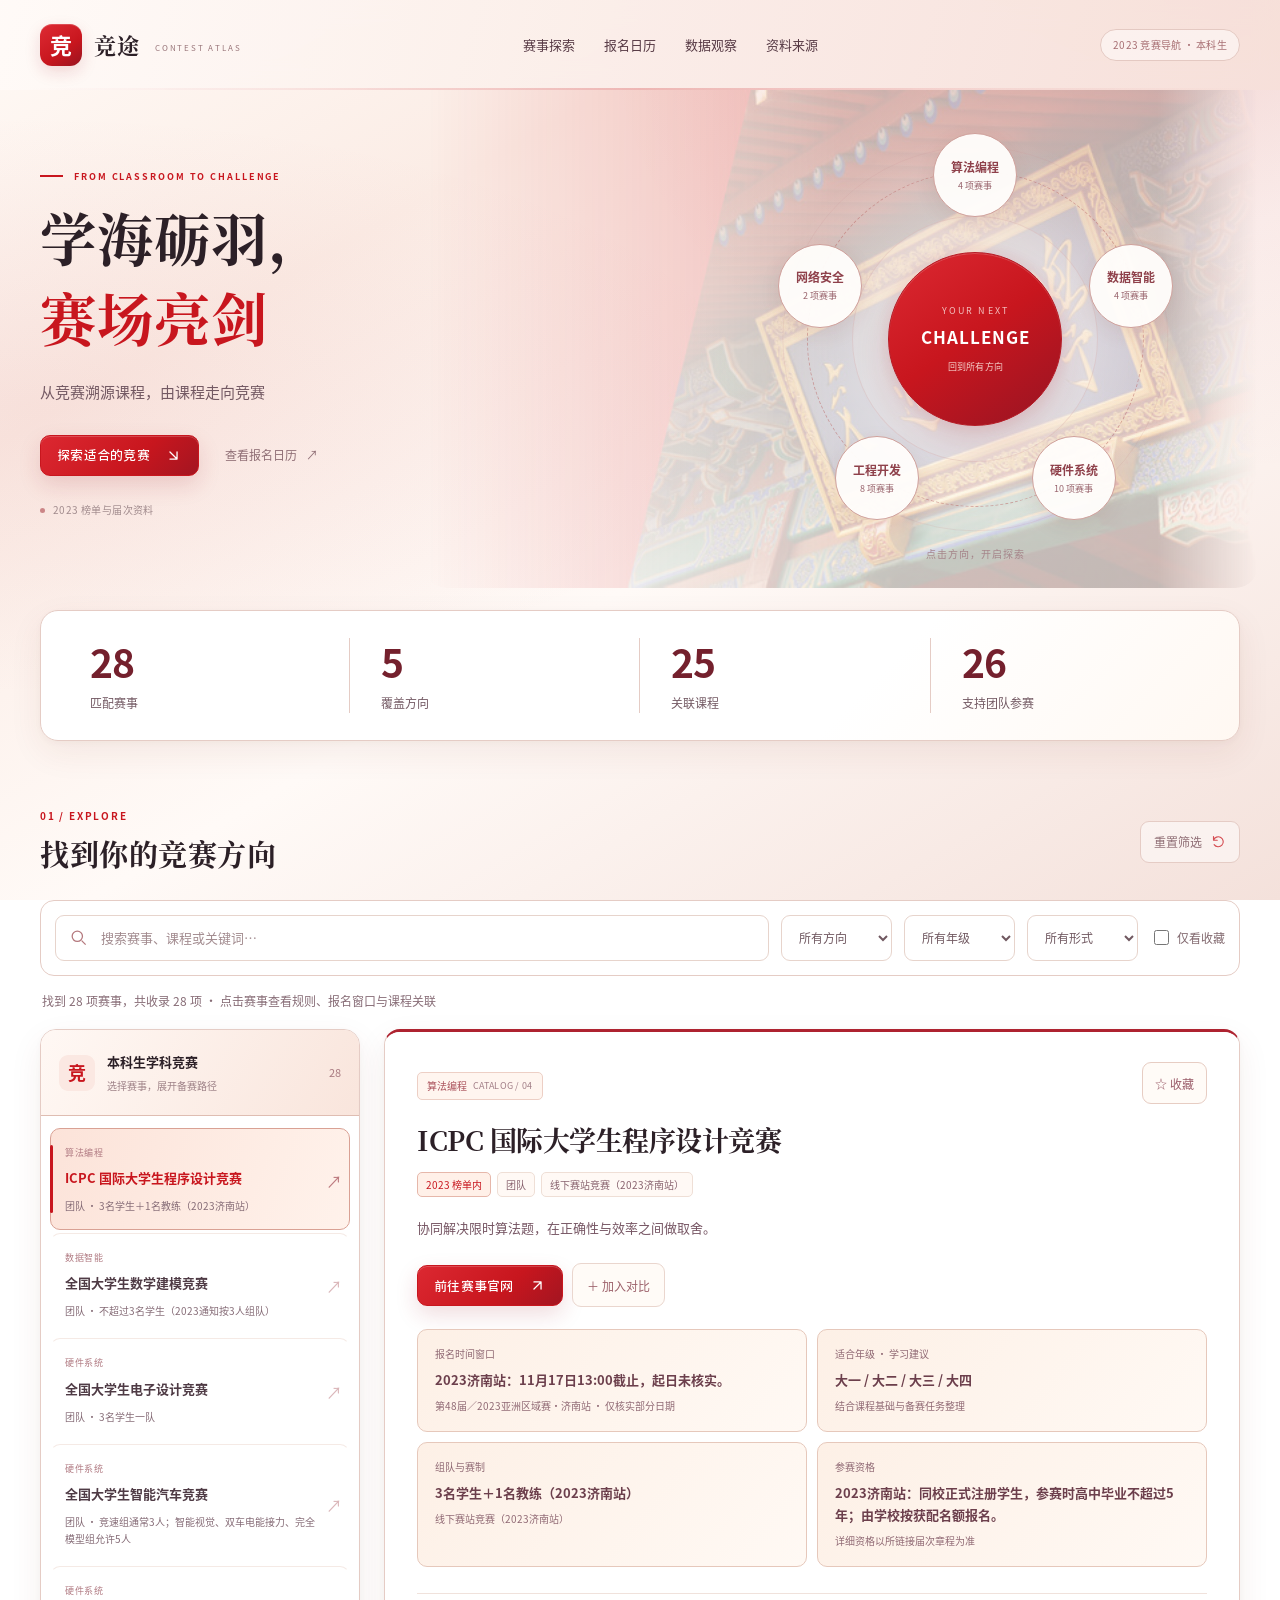
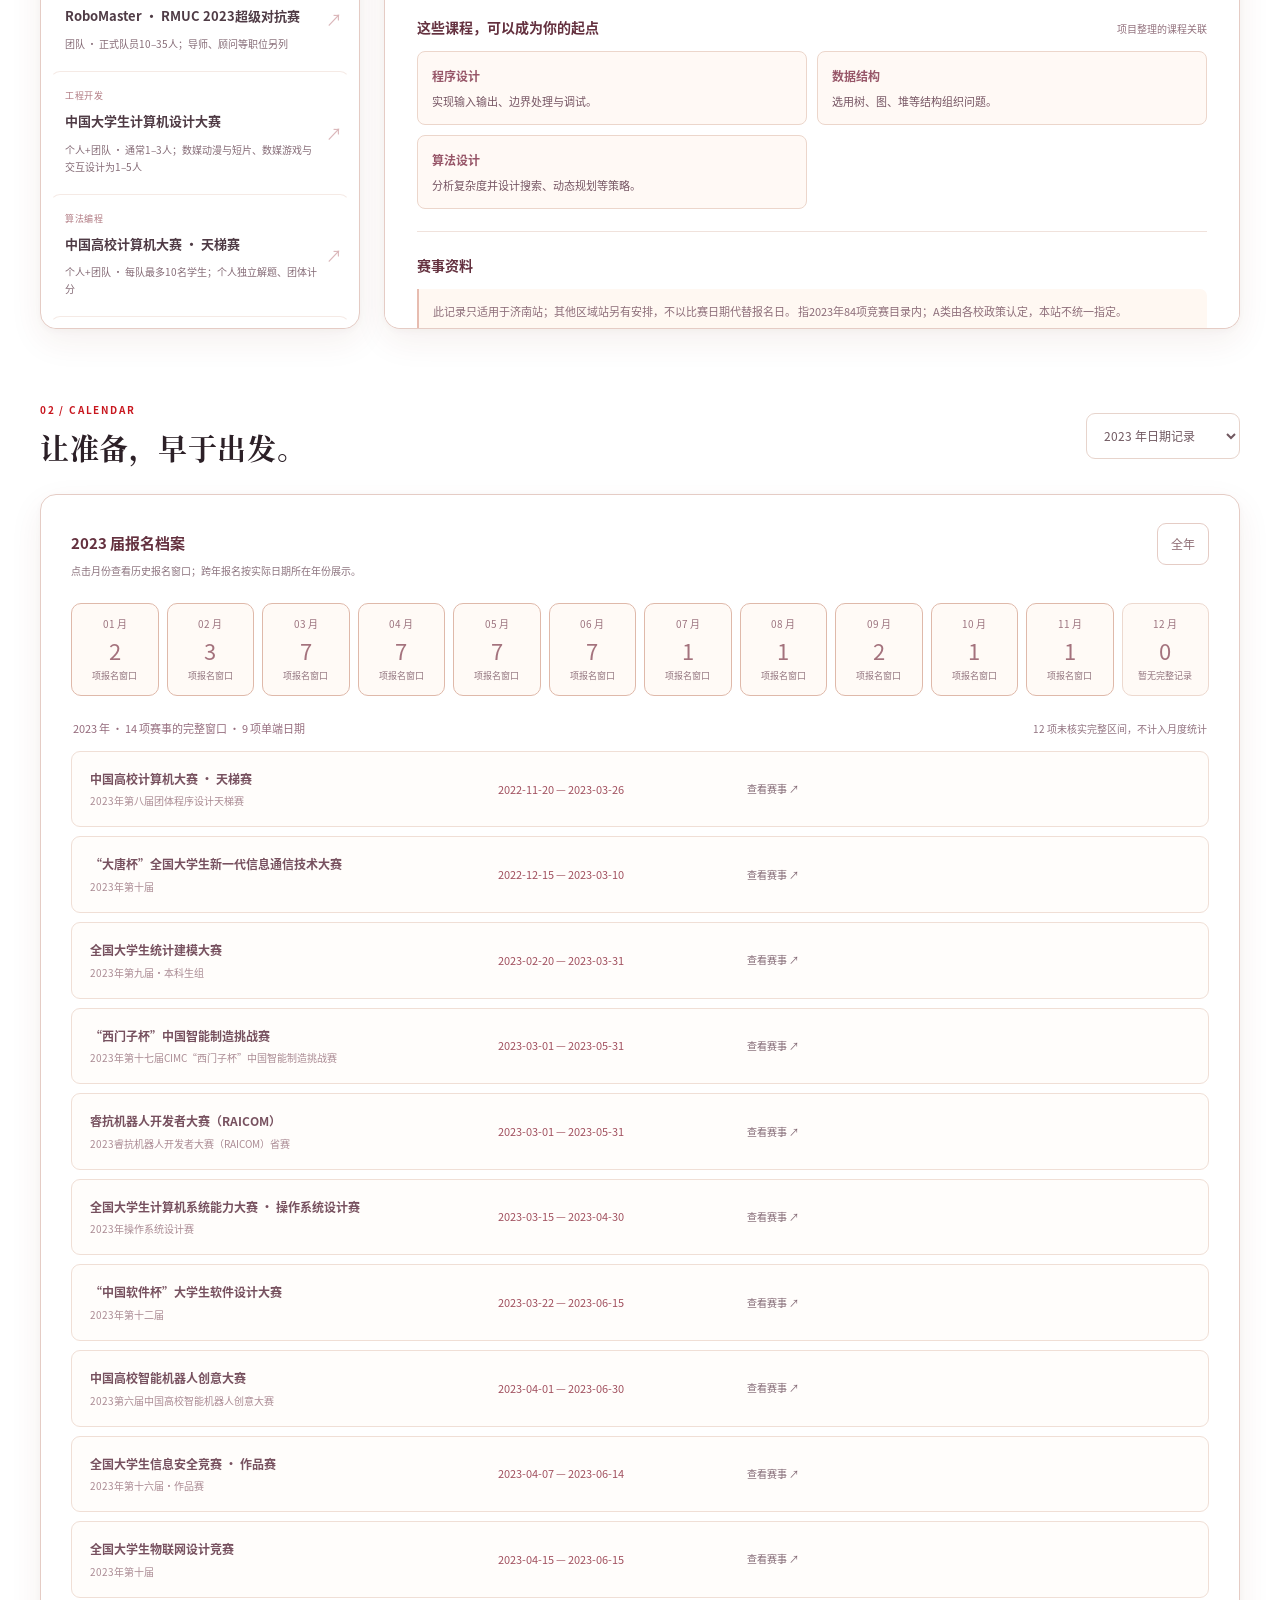
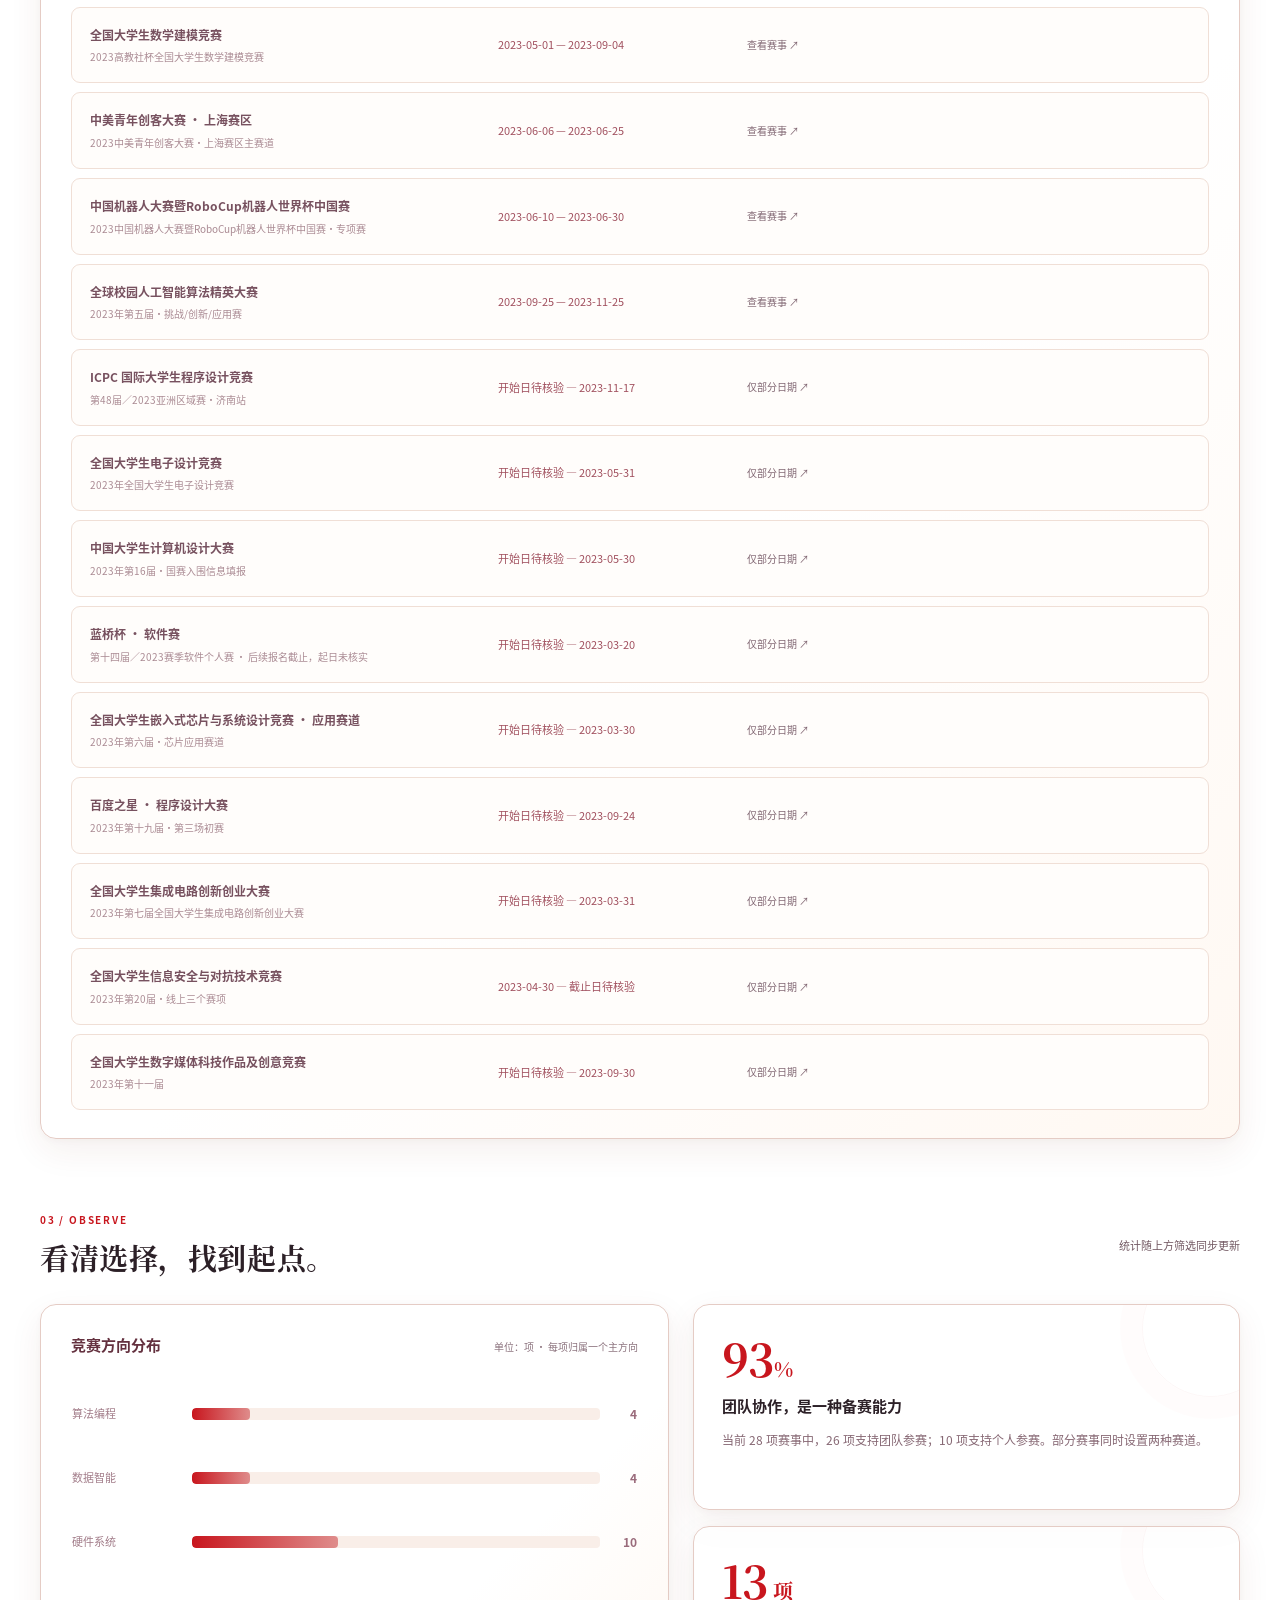
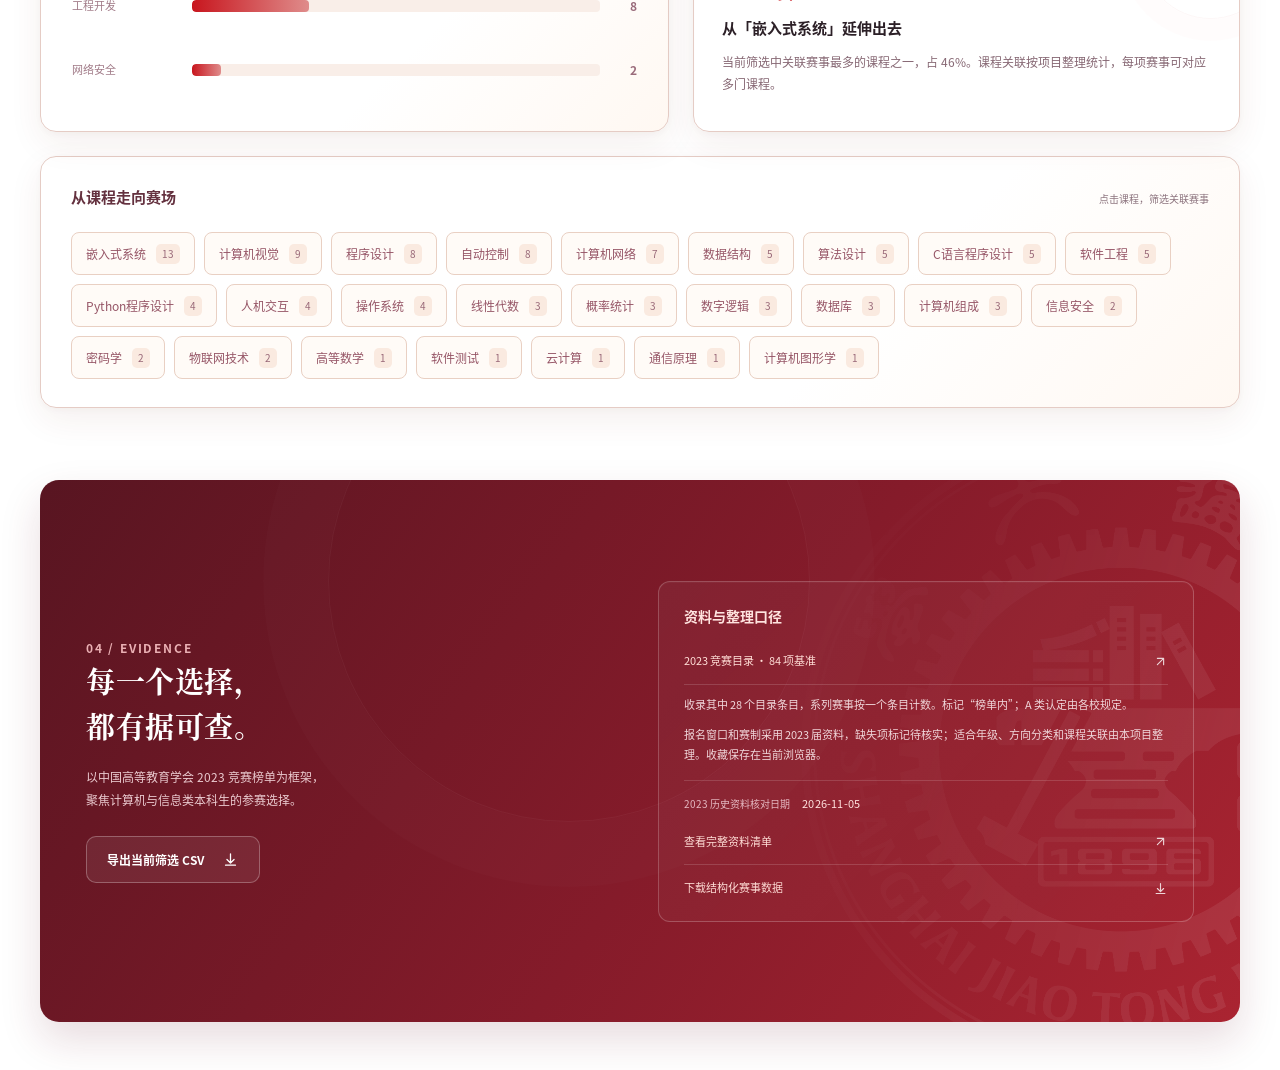
==== index.html @ 7e29da56 "Add fading red edge below sticky navigation" ====
<!doctype html>
<html lang="zh-CN">
<head><meta charset="utf-8"><meta name="viewport" content="width=device-width,initial-scale=1"><meta name="theme-color" content="#C8161E"><meta name="description" content="竞途：面向计算机与信息类本科生的学科竞赛导航，探索赛事、报名窗口与课程关联。"><title>竞途 · 本科生竞赛导航</title><link rel="icon" href="assets/favicon.svg" type="image/svg+xml"><link rel="preload" href="assets/fonts/noto-serif-sc-bold.woff2?v=10" as="font" type="font/woff2" crossorigin><link rel="stylesheet" href="style.css?v=19"></head>
<body id="top">
<header><a class="brand" href="#top"><b class="brandmark">竞</b><strong>竞途 <span>CONTEST ATLAS</span></strong></a><nav aria-label="主导航"><a href="#explore">赛事探索</a><a href="#calendar">报名日历</a><a href="#analysis">数据观察</a><a href="#sources">资料来源</a></nav><span class="edition">2023 竞赛导航 · 本科生</span></header>
<main>
<section class="hero"><div class="hero-copy"><p class="eyebrow">FROM CLASSROOM TO CHALLENGE</p><h1>学海砺羽，<br><em>赛场亮剑</em></h1><p class="intro">从竞赛溯源课程，由课程走向竞赛</p><div class="hero-actions"><a class="primary" href="#explore">探索适合的竞赛 <img src="assets/icons/explore.svg" width="17" height="17" alt=""></a><a class="textbutton" href="#calendar">查看报名日历 <span aria-hidden="true">↗</span></a></div><div class="hero-caption"><span class="tiny-dot"></span> 2023 榜单与届次资料</div></div><div class="orbit" aria-label="竞赛方向快捷入口"><div class="orbit-ring r1"></div><div class="orbit-ring r2"></div><div class="orbit-ring r3"></div><button type="button" class="orbit-center" data-orbit-all aria-label="回到所有方向"><span>YOUR NEXT</span><b>CHALLENGE</b><small>回到所有方向</small></button><div id="orbitNodes"></div><span class="orbit-caption">点击方向，开启探索</span></div></section>
<section class="stats" aria-label="当前筛选的数据概况"><div><strong id="statTotal">—</strong><span>匹配赛事</span></div><div><strong id="statCategories">—</strong><span>覆盖方向</span></div><div><strong id="statCourses">—</strong><span>关联课程</span></div><div><strong id="statTeam">—</strong><span>支持团队参赛</span></div></section>
<section id="explore" class="explore"><div class="sectionhead"><div><p class="eyebrow">01 / EXPLORE</p><h2>找到你的竞赛方向</h2></div><button id="reset" class="textbutton">重置筛选 <img src="assets/icons/reset.svg" width="16" height="16" alt=""></button></div>
<div class="filterbar"><label class="search"><svg width="20" height="20" viewBox="0 0 24 24" fill="none" stroke="currentColor" stroke-width="1.6" aria-hidden="true"><circle cx="10.5" cy="10.5" r="6.5"/><path d="m16 16 5 5"/></svg><input id="search" type="search" placeholder="搜索赛事、课程或关键词…" aria-label="搜索赛事、课程或关键词"></label><select id="category" aria-label="竞赛方向"><option value="">所有方向</option></select><select id="grade" aria-label="适合年级"><option value="">所有年级</option><option value="1">大一</option><option value="2">大二</option><option value="3">大三</option><option value="4">大四</option></select><select id="format" aria-label="参赛形式"><option value="">所有形式</option><option value="个人">个人</option><option value="团队">团队</option></select><label class="check"><input type="checkbox" id="savedOnly"> 仅看收藏</label></div>
<div id="activeCourse" class="active-course" hidden><span>课程筛选</span><button id="clearCourse" class="course-chip" aria-label="清除课程筛选"></button></div>
<p id="resultStatus" class="status" role="status" aria-live="polite"></p>
<div class="workspace"><aside class="listpanel"><div class="listroot"><b>竞</b><div>本科生学科竞赛<small>选择赛事，展开备赛路径</small></div><span id="listCount"></span></div><div id="contestList" class="contest-list" aria-label="赛事列表"></div></aside><article id="detail" class="detail" tabindex="-1" aria-label="赛事详情"></article></div></section>
<section id="calendar"><div class="sectionhead"><div><p class="eyebrow">02 / CALENDAR</p><h2>让准备，早于出发。</h2></div><select id="calendarYear" aria-label="报名参考届次"></select></div><div class="calendarbox"><div class="charthead"><div><h3>2023 届报名档案</h3><p>点击月份查看历史报名窗口；跨年报名按实际日期所在年份展示。</p></div><button id="clearMonth" class="textbutton">全年</button></div><div id="monthGrid" class="month-grid" aria-label="按月查看报名窗口"></div><div id="calendarList" class="calendar-list" aria-live="polite"></div></div></section>
<section id="analysis"><div class="sectionhead"><div><p class="eyebrow">03 / OBSERVE</p><h2>看清选择，找到起点。</h2></div><span class="muted">统计随上方筛选同步更新</span></div><div class="analysisgrid"><div class="chartbox"><div class="charthead"><h3>竞赛方向分布</h3><span>单位：项 · 每项归属一个主方向</span></div><div id="categoryChart" class="bar-chart"></div></div><div id="insights" class="insights"></div></div><div class="coursebox"><div class="charthead"><h3>从课程走向赛场</h3><span>点击课程，筛选关联赛事</span></div><div id="courseCloud" class="course-cloud"></div></div></section>
<section id="sources" class="sources"><img class="source-watermark" src="assets/sjtu-emblem.png" width="2805" height="2806" alt="" aria-hidden="true"><div><p class="eyebrow">04 / EVIDENCE</p><h2>每一个选择，<br>都有据可查。</h2><p>以中国高等教育学会 2023 竞赛榜单为框架，<br>聚焦计算机与信息类本科生的参赛选择。</p><button id="export" class="primary">导出当前筛选 CSV <img src="assets/icons/download.svg" width="17" height="17" alt=""></button></div><div class="source-card"><h3>资料与整理口径</h3><div id="sourceSummary"></div><a href="sources.md" target="_blank" rel="noopener" class="source-link">查看完整资料清单 <img src="assets/icons/external.svg" width="15" height="15" alt=""></a><a href="data.json" download class="source-link">下载结构化赛事数据 <img src="assets/icons/download.svg" width="15" height="15" alt=""></a></div></section>
</main>
<div id="compareTray" class="compare-tray" hidden><div><strong>赛事对比</strong><span id="compareCount"></span></div><div id="compareNames"></div><button id="clearCompare" class="textbutton">清空</button><button id="openCompare" class="primary">查看对比 <span aria-hidden="true">↗</span></button></div>
<dialog id="compareDialog" class="compare-dialog" aria-labelledby="compareTitle"><div class="dialog-head"><div><p class="eyebrow">COMPARE / YOUR CHOICES</p><h2 id="compareTitle">并排看，选得更清楚。</h2></div><button id="closeCompare" class="closebutton" aria-label="关闭赛事对比">关闭 ×</button></div><div id="compareTable" class="compare-table"></div></dialog>
<div id="toast" role="status" aria-live="polite"></div><script src="data.js?v=11"></script><script src="app.js?v=18"></script>
</body></html>
---- style.css ----
@font-face{font-family:"Jingtu Rounded CTA";src:url("assets/fonts/jingtu-rounded-cta.woff2?v=15") format("woff2");font-style:normal;font-weight:500;font-display:swap}
@font-face{font-family:"Jingtu Sans";src:url("assets/fonts/noto-sans-sc-regular.woff2?v=10") format("woff2");font-style:normal;font-weight:400;font-display:swap}
@font-face{font-family:"Jingtu Sans";src:url("assets/fonts/noto-sans-sc-bold.woff2?v=10") format("woff2");font-style:normal;font-weight:700;font-display:swap}
@font-face{font-family:"Jingtu Serif";src:url("assets/fonts/noto-serif-sc-bold.woff2?v=10") format("woff2");font-style:normal;font-weight:700;font-display:swap}
:root {
  --red:#c8161e; --red-deep:#861521; --ink:#2c2027; --muted:#735963;
  --paper:#fffaf7; --soft:#fff3ee; --line:#e5ccc5; --white:#fff;
  --shadow:0 12px 34px #6c302012,0 2px 6px #6c302008; --sans:"Jingtu Sans","PingFang SC","Microsoft YaHei",sans-serif; --serif:"Jingtu Serif","Noto Serif CJK SC","Songti SC",serif;
}
*{box-sizing:border-box}
html{scroll-padding-top:calc(var(--header-height,90px) + 24px)}
body{margin:0;color:var(--ink);font:15px/1.8 var(--sans);background:radial-gradient(ellipse at 96% 3%,#b21d2b1f,transparent 36%),radial-gradient(ellipse at 2% 45%,#bc293710,transparent 42%),linear-gradient(150deg,#fffaf6 0%,#fbece5 27%,#fffaf7 58%,#f4e1db 100%);background-attachment:fixed;-webkit-font-smoothing:antialiased}
body:has(#compareTray:not([hidden])){padding-bottom:108px}
[hidden]{display:none!important}
a{color:inherit;text-decoration:none}
button,input,select{font:inherit;color:inherit}
button,a,input,select{-webkit-tap-highlight-color:transparent;outline-offset:4px}
button{cursor:pointer;border:1px solid var(--line);border-radius:9px;padding:10px 15px;background:#fff;transition:background .18s,color .18s,border-color .18s,box-shadow .18s}
button:hover{color:var(--red);border-color:#d9a39c;background:#fff9f5}
button:disabled{cursor:not-allowed;opacity:.55}
a:focus-visible,button:focus-visible,input:focus-visible,select:focus-visible{outline:3px solid var(--red);outline-offset:4px}
input[type=checkbox]{accent-color:var(--red)}
img,svg{max-width:100%}
::selection{background:#f7c9c5;color:#6a1821}
header{position:sticky;top:0;z-index:20;display:flex;align-items:center;justify-content:space-between;gap:24px;max-width:1360px;min-height:90px;margin:auto;padding:0 40px;border-bottom:0;background:linear-gradient(105deg,#fffaf7f2,#f6dfd9f2);-webkit-backdrop-filter:blur(12px);backdrop-filter:blur(12px)}
header::after{content:"";position:absolute;left:0;right:0;bottom:0;height:2px;pointer-events:none;background:linear-gradient(90deg,transparent 2%,#c8161e12 22%,#c8161e42 50%,#c8161e12 78%,transparent 98%)}
.brand{display:flex;align-items:center;gap:12px;flex-shrink:0}
.brandmark{display:grid;place-items:center;width:42px;height:42px;border-radius:12px;background:var(--red);color:#fff;font-size:22px;box-shadow:0 6px 16px #c8161e16}
.brand strong{font-family:var(--serif);font-size:22px;letter-spacing:.03em;white-space:nowrap}
.brand span{font-family:var(--sans);display:inline-block;margin-left:9px;color:#9a777b;font-size:8px;font-weight:500;letter-spacing:1.8px;vertical-align:middle}
header nav{display:flex;gap:29px;font-size:13px;font-weight:500;white-space:nowrap}
header nav a{position:relative;padding:13px 0;color:#68545e}
header nav a::after{content:"";position:absolute;left:0;bottom:6px;width:0;height:2px;background:var(--red);transition:width .18s}
header nav a:hover{color:var(--red)}header nav a:hover::after{width:100%}
.edition{padding:6px 12px;border:1px solid #e4c9c2;border-radius:30px;background:#ffffff80;color:#a66c70;font-size:10px;letter-spacing:.025em;white-space:nowrap}
main{max-width:1360px;margin:auto;padding:0 40px}
.hero{position:relative;isolation:isolate;display:grid;grid-template-columns:minmax(0,1.2fr) minmax(0,1fr);align-items:center;gap:36px;min-height:500px;padding:44px 0 42px}
.hero::before{content:"";position:absolute;inset:0 -18px 8px 32%;z-index:-1;pointer-events:none;background:url('assets/sjtu-campus.jpg') 62% center/cover no-repeat;opacity:.24;mask-image:linear-gradient(90deg,transparent,#000 50%,#000 88%,transparent);border-radius:0 0 22px 22px}
.hero-copy{min-width:0}
.eyebrow{margin:0 0 13px;color:var(--red);font-size:10px;font-weight:650;letter-spacing:1.8px;line-height:1.7}
.hero .eyebrow{display:flex;align-items:center;gap:11px;font-size:9px;letter-spacing:1.9px}
.hero .eyebrow::before{content:"";width:23px;height:2px;flex:0 0 23px;background:var(--red)}
h1{font-family:var(--serif);margin:0 0 20px;font-size:clamp(40px,4.4vw,58px);font-weight:700;line-height:1.42;letter-spacing:.02em}
h1 em{color:var(--red);font-style:normal}
h2{font-family:var(--serif);margin:0;font-size:29px;font-weight:700;line-height:1.5;letter-spacing:.02em}
h3{margin:0 0 10px;font-size:16px;font-weight:600;line-height:1.65}
.intro{margin:0;color:var(--muted);font-size:15px;line-height:1.95}
.hero-actions{display:flex;align-items:center;flex-wrap:wrap;gap:12px;margin-top:28px}
.primary{display:inline-flex;align-items:center;justify-content:center;gap:26px;min-height:47px;padding:12px 20px;border:1px solid var(--red);border-radius:10px;background:var(--red);color:#fff;font-size:13px;font-weight:550;box-shadow:0 7px 20px #c8161e17;transition:background .18s,box-shadow .18s}
.primary:hover{color:#fff;background:#aa131c;border-color:#aa131c;box-shadow:0 9px 24px #c8161e26}
.primary img{flex:0 0 17px;width:17px;height:17px;filter:brightness(0) invert(1)}
:is(.hero-actions,.detail-actions) .primary{font-family:"Jingtu Rounded CTA",var(--sans);font-synthesis:none;font-size:13px;font-weight:500;line-height:1.5;letter-spacing:.02em;white-space:nowrap;min-height:41px;padding:9px 16px;gap:15px;transition:transform .22s ease,filter .22s ease,box-shadow .22s ease,border-color .22s ease}
.textbutton{display:inline-flex;align-items:center;justify-content:center;gap:9px;min-height:42px;padding:9px 13px;border:1px solid var(--line);border-radius:9px;background:#ffffff80;color:#8f6e75;font-size:12px;white-space:nowrap}
.textbutton:hover{color:var(--red);border-color:#dfb1a8;background:#fff5f0}
.hero-actions .textbutton{border-color:transparent;background:transparent}
.textbutton img{width:15px;height:15px;flex-shrink:0;opacity:.75}
.hero-caption{display:flex;align-items:center;gap:8px;margin-top:25px;color:#a08a8c;font-size:10px;letter-spacing:.4px}
.tiny-dot{width:5px;height:5px;flex:0 0 5px;background:#cb8586;border-radius:50%}

/* A static racetrack keeps every category node stable and easy to select. */
.orbit{position:relative;width:min(100%,410px);aspect-ratio:1;margin:0 auto 10px;background:radial-gradient(circle,#ffffffa6,transparent 70%)}
.orbit-ring{position:absolute;top:50%;left:50%;border:1px solid #c88c8a70;border-radius:50%;transform:translate(-50%,-50%);pointer-events:none}
.orbit .r1{width:60%;height:60%;border-color:#ca94943b;background:#fff8f229}
.orbit .r2{width:82%;height:82%;border-style:dashed;border-color:#ca949471}
.orbit .r3{width:94%;height:94%;border-color:#ca94942b}
.orbit-center{appearance:none;padding:0;position:absolute;left:50%;top:50%;transform:translate(-50%,-50%);display:flex;align-items:center;justify-content:center;flex-direction:column;width:174px;height:174px;border:1px solid #b51b25;border-radius:50%;background:linear-gradient(145deg,#dc2932,#c8161e 48%,#971423);color:#fff;box-shadow:inset 0 1px 0 #ffffff30,0 0 12px 3px #c8161e10,0 16px 34px #97161e2a;text-align:center;transition:transform .22s ease,filter .22s ease,box-shadow .22s ease,border-color .22s ease}
.orbit-center:hover{color:#fff;border-color:#a51a27;background:linear-gradient(145deg,#dc2932,#c8161e 48%,#971423);box-shadow:0 0 14px 3px #c8161e18,0 14px 34px #97161e24}
@media(hover:hover){
  .orbit-center:hover{transform:translate(-50%,-50%) scale(1.045);filter:brightness(1.08);box-shadow:inset 0 1px 0 #ffffff45,0 0 16px 4px #c8161e38,0 20px 42px #97161e40}
}
.orbit-center:focus-visible{transform:translate(-50%,-50%) scale(1.045);filter:brightness(1.08);box-shadow:inset 0 1px 0 #ffffff45,0 0 16px 4px #c8161e38,0 20px 42px #97161e40}
.orbit-center:active{transform:translate(-50%,-50%) scale(1.015);filter:brightness(1.04)}
:is(.hero-actions,.detail-actions) .primary:hover{color:#fff;border-color:#a51a27;background:linear-gradient(135deg,#dc2831,var(--red) 60%,#a31521)}
@media(hover:hover){
  :is(.hero-actions,.detail-actions) .primary:hover{transform:scale(1.045);filter:brightness(1.08);box-shadow:inset 0 1px 0 #ffffff45,0 0 6px 1px #c8161e38,0 20px 42px #97161e40}
}
:is(.hero-actions,.detail-actions) .primary:focus-visible{transform:scale(1.045);filter:brightness(1.08);box-shadow:inset 0 1px 0 #ffffff45,0 0 6px 1px #c8161e38,0 20px 42px #97161e40}
:is(.hero-actions,.detail-actions) .primary:active{transform:scale(1.015);filter:brightness(1.04)}
.orbit-center span{color:#f3c1bf;font-size:9px;letter-spacing:2.1px}
.orbit-center b{margin:7px 0 10px;font-size:17px;font-weight:550;letter-spacing:1px;line-height:1.3}
.orbit-center small{color:#f5d0cb;font-size:9px;letter-spacing:.3px}
.orbit-node{position:absolute;display:flex;align-items:center;justify-content:center;flex-direction:column;gap:3px;width:84px;height:84px;padding:10px 8px;border:1px solid #ddb5ae;border-radius:50%;background:#fffdfbf5;color:#8f414b;font-size:12px;font-weight:550;line-height:1.5;text-align:center;transform:translate(-50%,-50%);box-shadow:0 5px 18px #8c36280b;touch-action:manipulation}
.orbit-node small{display:block;color:#b38388;font-size:9px;font-weight:400;white-space:nowrap}
.orbit-node.n1{left:50%;top:10%}.orbit-node.n2{left:88%;top:37%}.orbit-node.n3{left:74%;top:84%}.orbit-node.n4{left:26%;top:84%}.orbit-node.n5{left:12%;top:37%}
.orbit-node:hover{border-color:var(--red);background:#fff0eb;color:var(--red)}
.orbit-node.active,.orbit-node[aria-pressed="true"],.orbit-node[aria-current="true"]{border-color:var(--red);background:var(--red);color:#fff;box-shadow:0 0 0 5px #c8161e09,0 6px 18px #c8161e19}
.orbit-node.active small,.orbit-node[aria-pressed="true"] small,.orbit-node[aria-current="true"] small{color:#ffd9d1}
.orbit-caption{position:absolute;left:0;bottom:-19px;width:100%;color:#a58489;font-size:10px;letter-spacing:1px;text-align:center}

.stats{display:grid;grid-template-columns:repeat(4,minmax(0,1fr));margin:14px 0 66px;padding:27px 18px;border:1px solid var(--line);border-radius:18px;background:#ffffffd4;box-shadow:var(--shadow)}
.stats>div{min-width:0;padding:0 31px;border-right:1px solid var(--line)}.stats>div:last-child{border:0}
.stats strong{display:block;font-size:39px;line-height:1.2;font-weight:550;letter-spacing:-1px;font-variant-numeric:tabular-nums}
.stats span{display:block;margin-top:7px;color:var(--muted);font-size:12px}
.sectionhead{display:flex;align-items:center;justify-content:space-between;gap:20px;margin-bottom:24px}
.sectionhead>div{min-width:0}.sectionhead .eyebrow{margin-bottom:8px}
.muted{color:var(--muted);font-size:11px;line-height:1.7}
.filterbar{display:flex;align-items:center;flex-wrap:wrap;gap:12px;padding:14px;border:1px solid var(--line);border-radius:14px;background:#ffffffb8}
.search{display:flex;align-items:center;gap:11px;flex:1 1 250px;min-width:0;height:46px;padding:0 13px;border:1px solid #e7d4cc;border-radius:9px;background:#fff;transition:border-color .18s,box-shadow .18s}
.search svg{width:19px;height:19px;flex:0 0 19px;color:#b4787d}
.search:focus-within{border-color:var(--red);box-shadow:0 0 0 3px #c8161e0a}
.search input{width:100%;min-width:0;border:0;background:transparent;font-size:13px;outline:none}
.search input:focus-visible{outline:none}.search input::placeholder{color:#a28b8f}
select{min-height:46px;max-width:100%;min-width:0;padding:10px 28px 10px 13px;border:1px solid #e7d4cc;border-radius:9px;background:#fff;color:#705860;font-size:12px;cursor:pointer}
.check{display:flex;align-items:center;gap:5px;min-height:44px;color:#82696f;font-size:12px;white-space:nowrap;cursor:pointer}
.check input{width:15px;height:15px;cursor:pointer}
.status{margin:14px 2px 18px;color:#967c84;font-size:12px;font-variant-numeric:tabular-nums}
.workspace{display:grid;grid-template-columns:320px minmax(0,1fr);align-items:stretch;gap:24px;height:900px}
.workspace>*{min-height:0;min-width:0}
.listpanel,.detail{border:1px solid var(--line);border-radius:16px;background:#fff;box-shadow:var(--shadow)}
.listpanel{display:flex;flex-direction:column;overflow:hidden}
.listroot{display:flex;align-items:center;gap:12px;flex:0 0 auto;padding:20px 18px;border-bottom:1px solid var(--line);background:linear-gradient(120deg,#fff,#fff6f1);font-size:13px;font-weight:600}
.listroot>b{display:grid;place-items:center;flex:0 0 36px;width:36px;height:36px;border-radius:9px;background:#fbe8e2;color:var(--red);font-size:18px}
.listroot>div{min-width:0}.listroot small{display:block;margin-top:3px;color:#9d8086;font-size:10px;font-weight:400}
#listCount{margin-left:auto;flex-shrink:0;color:#aa7c82;font-size:11px;font-weight:400}
.contest-list{flex:1 1 0;min-height:0;padding:9px;overflow-y:auto;overflow-x:hidden;scrollbar-width:thin;scrollbar-color:#e6bfb6 transparent;overscroll-behavior:contain}
.contest-item{position:relative;display:block;width:100%;margin:3px 0;padding:16px 30px 15px 14px;border:1px solid transparent;border-radius:10px;background:#fff;text-align:left;overflow-wrap:anywhere}
.contest-item+.contest-item{border-top-color:#f5eae5}
.contest-item:hover{border-color:#f2d6ca;background:#fff9f5}
.contest-item.active{border-color:#edd0c6;background:linear-gradient(110deg,#fff0e9,#fff8f4);color:var(--red)}
.contest-item.active::before{content:"";position:absolute;left:-1px;top:16px;bottom:16px;width:3px;border-radius:4px;background:var(--red)}
.category-label{display:block;margin-bottom:6px;color:#b17b83;font-size:9px;font-weight:500;letter-spacing:.55px}
.item-title{display:block;color:#4f3b45;font-size:13px;font-weight:550;line-height:1.7}
.contest-item.active .item-title{color:var(--red)}
.item-meta{display:block;margin-top:8px;color:#a08b91;font-size:10px;font-weight:400;line-height:1.7}
.item-arrow{position:absolute;right:10px;top:50%;width:13px;height:13px;transform:translateY(-50%);opacity:.5;color:#b66e74;font-size:16px;line-height:1}
.item-arrow img{width:13px;height:13px}.contest-item.active .item-arrow{opacity:.9}
.detail{padding:30px 32px;overflow-y:auto;overflow-x:hidden;overflow-wrap:anywhere;scrollbar-width:thin;scrollbar-color:#e6bfb6 transparent;overscroll-behavior:contain}
.detail:focus{outline:none}.detail:focus-visible{outline:2px solid var(--red);outline-offset:4px}
.detail-heading{display:flex;align-items:flex-start;justify-content:space-between;gap:18px}
.detail-heading>div{min-width:0}.detail-heading h2,.detail h2{margin:10px 0 7px;font-size:27px;line-height:1.5;letter-spacing:-.5px}
.detail-category{display:inline-flex;align-items:center;gap:6px;padding:4px 9px;border:1px solid #edcfc5;border-radius:5px;background:#fff5ef;color:#ab525c;font-size:10px;font-weight:500}
.detail-actions{display:flex;align-items:center;justify-content:flex-start;flex-wrap:wrap;gap:9px;max-width:none;margin:18px 0 22px}
.detail-actions button{display:inline-flex;align-items:center;justify-content:center;gap:6px;min-width:42px;min-height:42px;padding:9px 11px;border-color:#ead6ce;background:#fffaf7;color:#9c606a;font-size:12px}
.detail-actions button.active,.detail-actions button[aria-pressed="true"]{background:#fff0e8;border-color:#d69b94;color:var(--red)}
.pill,.badge{display:inline-flex;align-items:center;gap:5px;padding:4px 8px;margin:4px 5px 0 0;border:1px solid #efdfd6;border-radius:5px;background:#fff9f5;color:#967880;font-size:10px;line-height:1.5;overflow-wrap:anywhere}
.detail-summary{margin:18px 0 23px;color:#7f6872;font-size:13px;line-height:1.95}
.info-grid{display:grid;grid-template-columns:repeat(2,minmax(0,1fr));gap:10px;margin:22px 0 26px}
.info-card{min-width:0;padding:15px 17px;border:1px solid #f1dfd5;border-radius:10px;background:linear-gradient(130deg,#fff5ef,#fffaf7)}
.info-card>span,.info-card>small,.info-card>label{display:block;margin-bottom:6px;color:#a47e84;font-size:10px}
.info-card>strong,.info-card>b{display:block;color:#82505e;font-size:13px;font-weight:550;line-height:1.7}
.info-card p{margin:0;color:#82505e;font-size:12px;line-height:1.75}
.detail-section{padding-top:22px;margin-top:22px;border-top:1px solid #f0e2dc}
.detail-section h3{margin:0 0 12px;color:#64444f;font-size:14px}
.detail-section p,.detail-section li{color:#8a727b;font-size:12px;line-height:1.9}
.detail-section p{margin:8px 0}.detail-section ul{padding-left:18px}.detail-section>a:not(.course-item){display:inline-flex;align-items:center;gap:7px;min-height:40px;color:var(--red);font-size:12px}
.detail-section>a img{width:14px;height:14px;flex-shrink:0}
.course-tags{display:flex;flex-wrap:wrap;gap:8px}
.course-item{display:inline-flex;flex-direction:column;justify-content:center;gap:3px;min-width:0;max-width:100%;min-height:43px;padding:9px 12px;border:1px solid #ecd6cb;border-radius:8px;background:#fff9f5;color:#a25964;font-size:11px;line-height:1.6;overflow-wrap:anywhere}
.course-item small{color:#ad9396;font-size:9px}.course-item:hover{border-color:#dba59b;background:#fff0e8}
.evidence-list{display:grid;gap:8px;margin:0;padding:0!important;list-style:none}
.evidence-list li{padding:10px 12px;border-left:2px solid #e6bcb0;border-radius:0 7px 7px 0;background:#fffbf9}
.evidence-list a{color:#a95662;font-size:11px;text-decoration:underline;text-decoration-color:#e3beb7;text-underline-offset:3px;overflow-wrap:anywhere}
.evidence-list small,.evidence-list span{display:block;margin-top:3px;color:#a38c91;font-size:10px}
.empty{display:flex;flex-direction:column;align-items:center;justify-content:center;min-height:230px;max-width:100%;padding:45px 22px;color:#ab949b;font-size:13px;line-height:1.9;text-align:center;overflow-wrap:anywhere}
.empty h3{color:#8c6b76;font-size:17px}.empty p{margin:6px 0}.contest-list .empty{min-height:190px;padding:32px 15px;font-size:12px}

#calendar{padding-top:72px}
.calendarbox,.chartbox,.coursebox{padding:28px 30px;border:1px solid var(--line);border-radius:16px;background:#ffffffd9;box-shadow:var(--shadow);min-width:0}
.charthead{display:flex;align-items:baseline;justify-content:space-between;gap:16px;margin-bottom:23px}
.charthead>div{min-width:0}.charthead h3{margin:0;font-size:15px}.charthead span,.charthead p{color:#a08890;font-size:10px;line-height:1.8}.charthead p{margin:6px 0 0}
.month-grid{display:grid;grid-template-columns:repeat(12,minmax(0,1fr));gap:8px}
.month-cell{display:flex;align-items:center;justify-content:center;flex-direction:column;gap:6px;min-height:76px;min-width:0;padding:12px 5px;border:1px solid #edd9cf;border-radius:10px;background:#fffaf6;color:#a4727d}
.month-cell strong{font-size:17px;font-weight:500;line-height:1.25}.month-cell small{font-size:9px;color:#b29a9d;line-height:1.4}
.month-cell:hover{border-color:#ddaaa0;background:#fff0e8}
.month-cell.active,.month-cell[aria-pressed="true"]{background:var(--red);border-color:var(--red);color:#fff;box-shadow:0 5px 15px #c8161e16}
.month-cell.active small,.month-cell[aria-pressed="true"] small{color:#f7d2cb}
.calendar-list{display:grid;gap:9px;margin-top:23px}
.calendar-entry{display:grid;grid-template-columns:minmax(0,1.1fr) minmax(135px,.65fr) minmax(0,1.25fr);align-items:center;gap:18px;padding:16px 18px;border:1px solid #f0dfd6;border-radius:9px;background:#fffdfb;text-align:left;overflow-wrap:anywhere}
.calendar-entry:hover{border-color:#e0b8ac;background:#fff8f3}.calendar-name{color:#77515f;font-size:12px;font-weight:550;line-height:1.8}.calendar-name small{display:block;color:#aa8a93;font-size:10px;font-weight:400;margin-top:3px}
.calendar-date{color:#af626d;font-size:11px;font-variant-numeric:tabular-nums;line-height:1.75}.calendar-note{color:#b29ba2;font-size:10px;line-height:1.8}
.calendar-list .empty{min-height:130px;padding:25px 16px}
#analysis{padding:72px 0}
.analysisgrid{display:grid;grid-template-columns:1.15fr 1fr;align-items:stretch;gap:24px}
.bar-chart{display:flex;flex-direction:column;justify-content:center;gap:22px;min-height:245px;padding:12px 0}
.bar-row{display:flex;align-items:center;gap:12px;font-size:12px;font-variant-numeric:tabular-nums}
.bar-label{flex:0 0 108px;min-width:0;color:#a17b88;font-size:11px;line-height:1.7;overflow-wrap:anywhere}
.bar-track{flex:1 1 0;min-width:0;height:12px;border-radius:4px;overflow:hidden;background:#f9eee8}
.bar-fill{display:block;height:100%;max-width:100%;border-radius:4px;background:linear-gradient(90deg,#c8161e,#df8c8b);transition:width .25s ease}
.bar-value{flex:0 0 25px;text-align:right;color:#9a6b7b;font-size:12px;font-weight:550}
.insights{display:flex;flex-direction:column;gap:16px;min-width:0}
.insights article{position:relative;flex:1;padding:25px 28px;border:1px solid var(--line);border-radius:16px;background:#ffffffbc;box-shadow:var(--shadow);overflow:hidden}
.insights article::after{content:"";position:absolute;right:-40px;top:-45px;width:135px;height:135px;border:1px solid #c8161e09;border-radius:50%;box-shadow:0 0 0 22px #c8161e03;pointer-events:none}
.insight-number{display:block;margin-bottom:8px;color:var(--red);font-family:var(--serif);font-size:45px;line-height:1.25;letter-spacing:-1px;font-variant-numeric:tabular-nums}
.insight-number small{font-size:20px;letter-spacing:0}.insights h3{font-size:15px;font-weight:550}.insights p{margin:9px 0 0;color:#a1848f;font-size:12px;line-height:1.85}
.coursebox{margin-top:24px}.course-cloud{display:flex;flex-wrap:wrap;gap:9px}
.course-chip{display:inline-flex;align-items:center;gap:10px;min-height:43px;max-width:100%;padding:9px 14px;border-color:#e9d0c3;border-radius:8px;background:#fffbf7;color:#ac6a77;font-size:12px;line-height:1.6;text-align:left;overflow-wrap:anywhere}
.course-chip small{flex-shrink:0;padding:2px 6px;border-radius:5px;color:#b88b94;background:#faeae0;font-size:10px;font-variant-numeric:tabular-nums}
.course-chip:hover,.course-chip.active,.course-chip[aria-pressed="true"]{border-color:#cf8d8d;background:#fff0e7;color:var(--red)}
.sources{--watermark-size:clamp(480px,60vw,720px);min-height:clamp(392px,calc(42vw + 32px),542px);position:relative;isolation:isolate;display:grid;grid-template-columns:1fr 1.05fr;align-items:center;gap:62px;padding:43px 46px;margin-bottom:48px;border-radius:19px;background:linear-gradient(125deg,#581521,#851b2a 55%,#aa2431);color:white;box-shadow:0 15px 35px #8f111816;overflow:hidden}
.sources>div{position:relative;z-index:1}
.source-watermark{position:absolute;z-index:0;left:auto;right:0;top:-18%;width:var(--watermark-size);max-width:none;height:auto;filter:brightness(0) invert(1);transform:translateX(33.333333%);opacity:.09;-webkit-mask-image:linear-gradient(105deg,transparent 3%,#0003 28%,#0009 52%,#000 78%);mask-image:linear-gradient(105deg,transparent 3%,#0003 28%,#0009 52%,#000 78%);pointer-events:none;user-select:none}
.sources::before{content:"";position:absolute;left:24%;top:-140px;z-index:-1;width:480px;height:480px;border:1px solid #ffffff0b;border-radius:50%;box-shadow:0 0 0 65px #ffffff03;pointer-events:none}
.sources .eyebrow{color:#eab0b4}.sources h2{font-size:29px;line-height:1.55}.sources p{margin:17px 0 0;color:#e0b5bd;font-size:12px;line-height:1.9}
.sources .primary{margin-top:24px;border-color:#ffffff45;background:#ffffff12;color:white;box-shadow:none;font-size:12px;gap:18px}.sources .primary:hover{border-color:#ffffff90;background:#ffffff20}
.source-card{padding:23px 25px;border:1px solid #ffffff2b;border-radius:12px;background:#ffffff06;min-width:0}
.source-card h3{font-size:14px;color:#ffe3df}.source-card p,.source-card li{margin:9px 0;color:#e9c6cc;font-size:11px;line-height:1.9;overflow-wrap:anywhere}.source-card ul{padding-left:17px}
.source-card .source-link{display:flex;align-items:center;justify-content:space-between;gap:14px;padding:13px 0;border-bottom:1px solid #ffffff26;color:#ffddd6;font-size:11px;line-height:1.75}.source-card .source-link:last-child{padding-bottom:0;border-bottom:0}.source-card a:hover{color:#fff}.source-link img{width:15px;height:15px;flex-shrink:0;filter:brightness(0) invert(1);opacity:.8}

.compare-tray{position:fixed;left:50%;bottom:22px;z-index:30;display:flex;align-items:center;gap:18px;width:min(1100px,calc(100% - 40px));padding:14px 18px;border:1px solid #e4c4bc;border-radius:14px;background:#fffdf9f5;box-shadow:0 12px 50px #63252c20;backdrop-filter:blur(12px);transform:translateX(-50%)}
.compare-tray>div:first-child{display:flex;align-items:baseline;gap:8px;flex-shrink:0}.compare-tray strong{color:#82505d;font-size:13px}.compare-tray #compareCount{color:#b1848e;font-size:11px}
#compareNames{display:flex;flex:1;flex-wrap:wrap;align-items:center;gap:6px;min-width:0;color:#a26f80;font-size:11px;overflow-wrap:anywhere}
#compareNames>*{max-width:100%;padding:4px 7px;border:1px solid #edd8ca;border-radius:5px;background:#fff7ef;font-size:10px;line-height:1.6}
.compare-tray>.textbutton,.compare-tray>.primary{flex-shrink:0;min-height:42px;padding:9px 13px;font-size:12px}.compare-tray>.primary{gap:15px}
dialog.compare-dialog{width:min(1120px,94vw);max-width:none;max-height:90vh;max-height:90dvh;margin:auto;padding:0;border:1px solid #e4cac2;border-radius:18px;background:#fffaf7;box-shadow:0 30px 100px #3b102b38;color:var(--ink);overflow:hidden}
dialog.compare-dialog[open]{display:flex;flex-direction:column}
dialog.compare-dialog::backdrop{background:#291b29a6;backdrop-filter:blur(5px)}
.dialog-head{display:flex;align-items:flex-start;justify-content:space-between;gap:24px;flex:0 0 auto;padding:25px 28px 22px;border-bottom:1px solid var(--line);background:linear-gradient(120deg,#fffdfb,#fff1e8)}
.dialog-head>div{min-width:0}.dialog-head h2{font-size:25px}.dialog-head .eyebrow{font-size:9px;margin-bottom:7px}.closebutton{flex-shrink:0;min-height:42px;padding:9px 14px;color:#a46271;border-color:#e5c6bc;background:#ffffffb8;font-size:12px}
.compare-table{flex:1 1 auto;min-width:0;min-height:0;padding:0 25px 25px;overflow:auto;overscroll-behavior:contain;scrollbar-width:thin;scrollbar-color:#d9b5aa transparent}
.compare-table table{width:100%;min-width:680px;border-collapse:separate;border-spacing:0;table-layout:fixed;font-size:12px;line-height:1.85}
.compare-table th,.compare-table td{padding:18px 15px;border-bottom:1px solid #eedbd0;border-right:1px solid #f1e3da;text-align:left;vertical-align:top;overflow-wrap:anywhere}
.compare-table th:last-child,.compare-table td:last-child{border-right:0}
.compare-table thead th{position:sticky;top:0;z-index:2;background:#fff3ea;color:#9a586c;font-size:13px;font-weight:600}
.compare-table th:first-child,.compare-table td:first-child{position:sticky;left:0;width:125px;min-width:125px;background:#fff8f1;color:#ab7f8d;font-size:11px}
.compare-table thead th:first-child{z-index:3;background:#fff0e5}
.compare-table tbody td{color:#9c7b89;background:#fffdfa}.compare-table a{color:var(--red);text-decoration:underline;text-underline-offset:3px}.compare-table ul{margin:0;padding-left:17px}.compare-table p{margin:0 0 7px}
#toast{position:fixed;bottom:30px;left:50%;z-index:100;display:none;max-width:calc(100% - 32px);padding:12px 20px;border:1px solid #ffffff38;border-radius:10px;background:#562638;color:#fff;font-size:12px;line-height:1.75;text-align:center;box-shadow:0 10px 30px #52223221;transform:translateX(-50%);overflow-wrap:anywhere}
#toast.visible{display:block}
body:has(#compareTray:not([hidden])) #toast{bottom:122px}
.sr-only{position:absolute;width:1px;height:1px;overflow:hidden;clip:rect(0,0,0,0)}

/* Dynamic detail, calendar and comparison structures. */
.orbit-node>strong{max-width:100%;font-size:inherit;font-weight:550;overflow-wrap:anywhere}
.orbit-node small{color:#98636c}
.savebutton{flex:0 0 auto;min-height:42px;padding:9px 12px;border-color:#e7cdc3;background:#fffbf7;color:#9a5c69;font-size:12px;white-space:nowrap}
.savebutton.is-saved{border-color:#d69c91;color:var(--red);background:#fff0e7}
.detail-category{flex-wrap:wrap}.detail-category>span{color:#a17d86;font-size:9px;letter-spacing:.3px}
.badges{display:flex;flex-wrap:wrap;gap:6px}.badges .badge{margin:4px 0 0}.badge.red{color:var(--red);border-color:#e6b7aa;background:#fff0e8}
.detail-actions .secondary{min-height:44px;padding:10px 14px;background:#fffbf7}.detail-actions .secondary[aria-pressed="true"]{background:#fff0e8;color:var(--red)}
.detail-section-head{display:flex;align-items:baseline;justify-content:space-between;flex-wrap:wrap;gap:5px 12px;margin-bottom:12px}.detail-section-head h3{margin:0}.detail-section-head>span{color:#92717d;font-size:10px}
.course-tags{display:grid;grid-template-columns:repeat(2,minmax(0,1fr));gap:10px}.course-item{display:block;padding:13px 14px}.course-item>strong{display:block;color:#975668;font-size:12px;font-weight:550;line-height:1.75}.course-item>p{margin:5px 0 0;color:#8b6e7b;font-size:11px;line-height:1.85}
.detail-section .detail-note{padding:12px 14px;border-left:2px solid #e7bcb0;border-radius:0 7px 7px 0;background:#fff8f2;color:#8d6d79;font-size:11px;line-height:1.9;margin-bottom:13px}
.evidence-list>a{display:flex;align-items:flex-start;justify-content:space-between;gap:12px;min-height:44px;padding:11px 13px;border:1px solid #efdfd3;border-radius:8px;background:#fffdf9;color:#9c5969;text-decoration:none;line-height:1.75}
.evidence-list>a:hover{border-color:#d8ac9e;background:#fff6ee}.evidence-list>a>span{min-width:0;margin:0;color:#955568;font-size:11px}.evidence-list>a>span small{margin-top:4px;color:#8b6d7a;font-size:10px;line-height:1.85}.evidence-list>a>img{flex:0 0 14px;width:14px;height:14px;margin-top:3px;opacity:.7}
.month-cell>span{font-size:10px;color:#9b727e;line-height:1.5}.month-cell strong{font-size:22px}.month-cell small{color:#92747e}.month-cell.has-records{border-color:#dfb9aa}.month-cell.active>span,.month-cell[aria-pressed="true"]>span{color:#ffded5}
.calendar-caption{display:flex;align-items:baseline;justify-content:space-between;flex-wrap:wrap;gap:6px 18px;margin:0 0 3px;padding:0 2px;color:#966d7e;font-size:11px;line-height:1.8}.calendar-caption>span{min-width:0;color:#90717f;font-size:10px}
.bar-row{width:100%;min-height:42px;padding:8px 0;border-color:transparent;border-radius:7px;background:transparent;text-align:left}.bar-row:hover{padding-left:7px;padding-right:7px;border-color:#efdbce;background:#fff7ef}
.course-chip>span{flex-shrink:0;padding:2px 6px;border-radius:5px;background:#faeae0;color:#986777;font-size:10px;font-variant-numeric:tabular-nums}
.source-date{display:flex;align-items:baseline;flex-wrap:wrap;gap:6px 12px;margin:15px 0 5px;padding-top:13px;border-top:1px solid #ffffff24;color:#e6bac3;font-size:10px}.source-date strong{color:#ffe0dd;font-size:11px;font-weight:500;letter-spacing:.2px}
.empty-state{display:flex;flex-direction:column;align-items:center;justify-content:center;min-height:260px;max-width:100%;padding:45px 22px;color:#8b717d;font-size:13px;line-height:1.9;text-align:center;overflow-wrap:anywhere}.empty-state h3{color:#8c6b76;font-size:17px}.empty-state p{margin:7px 0 16px}.empty-state .textbutton{min-height:42px}.empty-icon{display:grid;place-items:center;width:54px;height:54px;margin-bottom:16px;border:1px solid #efd7ca;border-radius:50%;background:#fff4eb;color:#c19aa3;font-size:27px}.contest-list .empty-state{min-height:220px;padding:35px 16px;font-size:12px}.empty-state.compact{min-height:130px;padding:24px 15px}.empty-state.compact p{margin:0}.insights article.empty-state{min-height:230px}
.item-meta{color:#856b76}.status{color:#876c76}.badge{color:#87616d}.info-card>span,.info-card>small,.info-card>label{color:#8f6873}.info-card>small{margin-top:6px;margin-bottom:0;font-size:10px;line-height:1.85}.charthead span,.charthead p{color:#8b727d}.calendar-note{color:#806672}.calendar-date{color:#a25260}.insights p{color:#866773}.course-chip{color:#965566}.empty{color:#8b717d}
#compareNames>button{min-height:40px;max-width:250px;white-space:nowrap;overflow:hidden;text-overflow:ellipsis;text-align:left}

/* Deeper SJTU red and clearer surface hierarchy. */
header nav a{color:#573a45}
.brandmark{background:linear-gradient(145deg,#de2b34,var(--red) 60%,#981420);box-shadow:0 6px 16px #a2162426,inset 0 1px 0 #ffffff30}
.primary{background:linear-gradient(135deg,#dc2831,var(--red) 60%,#a31521);box-shadow:0 9px 22px #9a1a2726,inset 0 1px 0 #ffffff30}
.stats,.calendarbox,.chartbox,.coursebox{background:linear-gradient(135deg,#fff 68%,#fff8f2)}
.stats strong{color:#74202d}
.orbit .r2{border-color:#bc6e6c8a}
.orbit-node{box-shadow:0 6px 20px #8c362818;border-color:#cfa09b}
.listroot{background:linear-gradient(120deg,#fff8f4,#f9e5dc);border-bottom-color:#dfbdb2}
.contest-item.active{border-color:#d9a194;background:linear-gradient(110deg,#fce3d9,#fff2eb)}
.detail{border-top:3px solid #ae2330}
.info-card{border-color:#e6c8bb;background:linear-gradient(130deg,#fdf0e6,#fff9f4)}
.info-card>strong,.info-card>b,.info-card p{color:#6c3f4c}
.detail-summary,.detail-section p,.detail-section li{color:#765563}
.charthead h3,.detail-section h3{color:#64313f}
.source-card{border-color:#ffffff36;background:linear-gradient(135deg,#ffffff0b,#ffffff03);box-shadow:inset 0 1px 0 #ffffff08}
.sources{box-shadow:0 18px 40px #68132626}
.sources p{color:#ebcbd0}
.source-card p,.source-card li{color:#f0d6da}
.sources .primary{background:#ffffff12;box-shadow:none}
.sources .primary:hover{background:#ffffff20}

@media(max-width:1150px){
  header{gap:18px}header nav{gap:22px}.edition{display:none}
  main,header{padding-left:28px;padding-right:28px}
  .hero{gap:24px;min-height:460px}.hero .eyebrow{font-size:8px;letter-spacing:1.3px}h1{font-size:46px}.orbit{max-width:360px}.orbit-node{width:78px;height:78px;font-size:11px}.orbit-center{width:157px;height:157px}.orbit-center b{font-size:15px}
  .stats>div{padding:0 24px}.workspace{grid-template-columns:285px minmax(0,1fr);gap:20px}.detail{padding:26px}.detail-heading{display:block}.detail-actions{justify-content:flex-start;max-width:none;margin-top:13px}.detail h2{font-size:25px}
  .filterbar{display:grid;grid-template-columns:minmax(0,1.3fr) minmax(0,1fr) minmax(0,1fr) auto}.search{grid-column:1/-1}.filterbar select{width:100%}.check{font-size:11px}
  .month-grid{grid-template-columns:repeat(6,minmax(0,1fr));gap:9px}.month-cell{min-height:67px}
  .calendar-entry{grid-template-columns:minmax(0,1fr) minmax(135px,.75fr);gap:7px 18px}.calendar-note{grid-column:1/-1}
  .sources{gap:35px;padding:36px}.chartbox,.coursebox,.calendarbox{padding:25px}.bar-label{flex-basis:97px}.insights article{padding:24px}.insight-number{font-size:41px}
}
@media(max-width:850px){
  .course-tags{grid-template-columns:minmax(0,1fr)}
  header nav{gap:18px;font-size:12px}.brand span{display:block;margin:0;font-size:7px;letter-spacing:1.6px}
  .hero{grid-template-columns:minmax(0,1fr) minmax(0,.95fr);gap:10px;min-height:425px}h1{font-size:39px;letter-spacing:.01em}.intro{font-size:13px}.hero-actions{gap:7px;margin-top:23px}:is(.hero-actions,.detail-actions) .primary{gap:12px;padding:9px 14px;font-size:12px}.hero-actions .textbutton{font-size:10px;padding:8px 3px}.hero-caption{font-size:8px}
  .orbit-node{width:70px;height:70px;font-size:10px;padding:8px 5px}.orbit-center{width:135px;height:135px}.orbit-center b{font-size:12px;letter-spacing:.5px}.orbit-center span{font-size:8px;letter-spacing:1px}.orbit-center small{font-size:8px}.orbit-node small{font-size:8px}
  .workspace{grid-template-columns:245px minmax(0,1fr);gap:17px;height:920px}.listroot{gap:9px;padding:18px 13px;font-size:12px}.listroot small{font-size:9px}.listroot>b{width:32px;height:32px;flex-basis:32px}.contest-item{padding:14px 24px 14px 10px}.item-title{font-size:12px}.detail{padding:23px}.detail h2{font-size:23px}.info-grid{gap:8px}.info-card{padding:12px}.info-card>strong{font-size:12px}
  .stats{margin-bottom:52px;padding:24px 10px}.stats>div{padding:0 18px}.stats strong{font-size:34px}.stats span{font-size:11px}.sectionhead h2{font-size:25px}
  .analysisgrid{grid-template-columns:1fr}.bar-chart{min-height:220px;gap:22px}.insights{display:grid;grid-template-columns:repeat(2,minmax(0,1fr))}.insights article{padding:24px}.sources{grid-template-columns:1fr 1.1fr;gap:25px;padding:31px}.sources h2{font-size:25px}.source-card{padding:20px}
  .compare-tray{gap:10px;padding:12px 15px}.compare-tray>div:first-child{display:block}.compare-tray #compareCount{display:block}
}
@media(max-width:700px){
  html{scroll-padding-top:calc(var(--header-height,124px) + 16px)}
  .sources{--watermark-size:clamp(440px,115vw,600px);min-height:0}
  .source-watermark{top:-45px;bottom:auto;left:auto;right:0;transform:translateX(33.333333%);opacity:.075}
  body{background-attachment:scroll}body:has(#compareTray:not([hidden])){padding-bottom:180px}
  header{flex-wrap:wrap;gap:14px;min-height:78px;padding:18px 22px}.brand{gap:10px}.brandmark{width:38px;height:38px;border-radius:10px;font-size:21px}.brand strong{font-size:21px}.brand span{font-family:var(--sans);display:inline-block;margin-left:8px;font-size:7px;letter-spacing:1.3px}header nav{justify-content:space-between;width:100%;gap:12px;font-size:12px}header nav a{padding:7px 0}
  main{padding:0 22px}.hero{display:block;min-height:0;padding:35px 0 27px}.hero::before{inset:0 -22px 42% 9%;opacity:.09;mask-image:linear-gradient(90deg,transparent,#000)}.hero .eyebrow{font-size:8px;letter-spacing:1.4px}h1{font-size:43px;letter-spacing:.01em}.intro{font-size:14px}.hero-actions{gap:11px;margin-top:25px}:is(.hero-actions,.detail-actions) .primary{min-height:41px;padding:9px 14px;gap:14px;font-size:12px}.hero-actions .textbutton{padding:8px 3px;font-size:11px}.hero-caption{font-size:9px;margin-top:21px}
  .orbit{width:min(100%,350px);max-width:none;margin:28px auto 21px}.orbit-center{width:158px;height:158px}.orbit-center b{font-size:15px;letter-spacing:.7px}.orbit-center span{font-size:8px;letter-spacing:1.8px}.orbit-center small{font-size:8px}.orbit-node{width:76px;height:76px;padding:9px 6px;font-size:11px}.orbit-node.n1{top:11%}.orbit-node small{font-size:8px}.orbit-caption{font-size:9px;bottom:-13px}
  .stats{grid-template-columns:repeat(2,minmax(0,1fr));gap:23px 0;margin:10px 0 43px;padding:24px 8px;border-radius:14px}.stats>div{padding-left:23px}.stats>div:nth-child(2){border:0}.stats strong{font-size:35px}.stats span{font-size:11px}
  .sectionhead{gap:13px;margin-bottom:21px}.sectionhead h2{font-size:24px}.sectionhead .eyebrow{font-size:9px}.sectionhead>.textbutton{font-size:10px;gap:5px;padding:8px 10px}.sectionhead>.muted{max-width:115px;font-size:10px}.sectionhead>select{font-size:12px;padding-left:10px;padding-right:20px;max-width:135px}
  .filterbar{grid-template-columns:repeat(2,minmax(0,1fr));gap:9px;padding:12px}.search{grid-column:1/-1;height:47px}.search input{font-size:16px}.search input::placeholder{font-size:12px}.filterbar select{font-size:13px;padding-left:10px;padding-right:24px}.check{justify-content:center;font-size:12px;min-height:46px}.status{margin:13px 2px 17px;font-size:11px;line-height:1.8}
  .workspace{grid-template-columns:minmax(0,1fr);gap:18px;height:auto}.listpanel{height:470px}.listroot{padding:17px 18px;gap:12px;font-size:13px}.listroot small{font-size:10px}.listroot>b{width:35px;height:35px;flex-basis:35px}.contest-list{padding:8px}.contest-item{padding:14px 31px 14px 14px}.item-title{font-size:13px}.category-label{font-size:9px}.item-meta{font-size:10px}.detail{min-height:450px;max-height:none;padding:25px 22px;overflow-y:visible;overscroll-behavior:auto}.detail h2{font-size:25px}.detail-summary{font-size:13px}.detail-actions{gap:8px}.detail-actions button{min-height:44px}.info-card{padding:14px}.info-card>strong{font-size:13px}.detail-section h3{font-size:14px}.detail-section p,.detail-section li{font-size:12px}.course-item{min-height:44px;font-size:11px}
  #calendar{padding-top:49px}.calendarbox,.chartbox,.coursebox{padding:23px 20px;border-radius:14px}.charthead{gap:12px;margin-bottom:20px}.charthead h3{font-size:14px}.charthead span{max-width:130px;font-size:9px}.charthead p{font-size:10px}.charthead>.textbutton{font-size:11px;min-height:40px;padding:8px 11px}.month-grid{grid-template-columns:repeat(4,minmax(0,1fr));gap:7px}.month-cell{min-height:66px;padding:10px 4px;border-radius:8px}.month-cell strong{font-size:16px}.month-cell small{font-size:9px}.calendar-list{margin-top:19px}.calendar-entry{grid-template-columns:1fr;gap:6px;padding:14px}.calendar-name{font-size:12px}.calendar-note{grid-column:auto}.calendar-date{font-size:11px}.calendar-note{font-size:10px}
  #analysis{padding:50px 0}.analysisgrid{gap:18px}.bar-label{flex-basis:99px;font-size:11px}.bar-row{gap:9px}.bar-track{height:11px}.bar-chart{min-height:230px;gap:22px;padding:10px 0}.insights{gap:13px}.insights article{padding:21px}.insights h3{font-size:13px}.insights p{font-size:11px}.insight-number{font-size:36px}.insight-number small{font-size:17px}.coursebox{margin-top:18px}.course-cloud{gap:7px}.course-chip{min-height:44px;padding:9px 11px;font-size:11px;gap:8px}
  .sources{grid-template-columns:1fr;gap:26px;padding:30px 26px;border-radius:15px;margin-bottom:30px}.sources h2{font-size:27px}.sources p{font-size:12px}.source-card{padding:22px}.sources .primary{min-height:46px}
  .compare-tray{display:grid;grid-template-columns:minmax(0,1fr) auto;gap:9px;width:calc(100% - 24px);bottom:max(12px,env(safe-area-inset-bottom));padding:12px 14px;border-radius:12px}.compare-tray>div:first-child{display:flex;align-items:baseline;grid-column:1;grid-row:1}.compare-tray #compareCount{display:inline}#compareNames{grid-column:1/-1;grid-row:2;gap:5px;font-size:10px;flex-wrap:nowrap;overflow-x:auto;padding-bottom:2px;scrollbar-width:thin;scrollbar-color:#dfb3a7 transparent}#compareNames>button{flex:0 0 auto;min-height:40px;max-width:220px;padding:7px 9px;font-size:10px}.compare-tray>#clearCompare{grid-column:2;grid-row:1;min-height:40px;padding:7px 8px;font-size:10px}.compare-tray>#openCompare{grid-column:1/-1;grid-row:3;min-height:40px;justify-content:space-between;font-size:12px}.compare-tray strong{font-size:12px}
  dialog.compare-dialog{width:calc(100vw - 20px);max-height:92vh;max-height:92dvh;border-radius:14px}.dialog-head{gap:13px;padding:20px 18px}.dialog-head h2{font-size:21px}.dialog-head .eyebrow{font-size:8px;letter-spacing:.8px}.closebutton{min-height:40px;padding:8px 10px;font-size:11px}.compare-table{padding:0 15px 18px}.compare-table table{min-width:650px;font-size:11px}.compare-table th,.compare-table td{padding:15px 12px}.compare-table th:first-child,.compare-table td:first-child{width:110px;min-width:110px;font-size:10px}
  #toast{bottom:max(22px,env(safe-area-inset-bottom));padding:11px 16px;font-size:11px}body:has(#compareTray:not([hidden])) #toast{bottom:180px}
}
@media(max-width:400px){
  .hero::before{right:-20px}
  header{padding-left:20px;padding-right:20px}main{padding-left:20px;padding-right:20px}.brand span{font-size:6px;letter-spacing:1px}header nav{font-size:11px;gap:10px}h1{font-size:38px}.hero .eyebrow{font-size:7px;letter-spacing:1.1px}.hero-actions{gap:8px}:is(.hero-actions,.detail-actions) .primary{gap:12px;padding:9px 12px;font-size:11px}.hero-actions .textbutton{font-size:10px}.hero-caption{font-size:8px}
  .orbit-node{width:clamp(66px,20vw,76px);height:clamp(66px,20vw,76px);font-size:10px}.orbit-center{width:145px;height:145px}.orbit-center b{font-size:13px}.orbit-center small{font-size:7px}.stats>div{padding-left:19px}.sectionhead h2{font-size:22px}.sectionhead>.textbutton{padding:7px 8px}.sectionhead>.muted{max-width:97px;font-size:9px}.detail{padding:23px 18px}.detail h2{font-size:23px}.info-grid{grid-template-columns:1fr 1fr;gap:8px}.info-card{padding:12px}.info-card>strong{font-size:12px}.calendarbox,.chartbox,.coursebox{padding:22px 17px}.insights{grid-template-columns:1fr}.insights article{padding:24px}.insight-number{font-size:42px}.sources{padding:28px 23px}.source-card{padding:20px}.bar-label{flex-basis:91px;font-size:10px}
}
@media(prefers-reduced-motion:reduce){
  *,*::before,*::after{transition:none!important;animation:none!important;scroll-behavior:auto!important}
  .orbit-center:hover,.orbit-center:focus-visible,.orbit-center:active{transform:translate(-50%,-50%)}
  :is(.hero-actions,.detail-actions) .primary:hover,:is(.hero-actions,.detail-actions) .primary:focus-visible,:is(.hero-actions,.detail-actions) .primary:active{transform:none}
}

.active-course{display:flex;align-items:center;gap:12px;margin:14px 2px 0;color:#82696f;font-size:12px}.active-course .course-chip{border-color:#c8161e;color:#a7151c;background:#fff0eb}
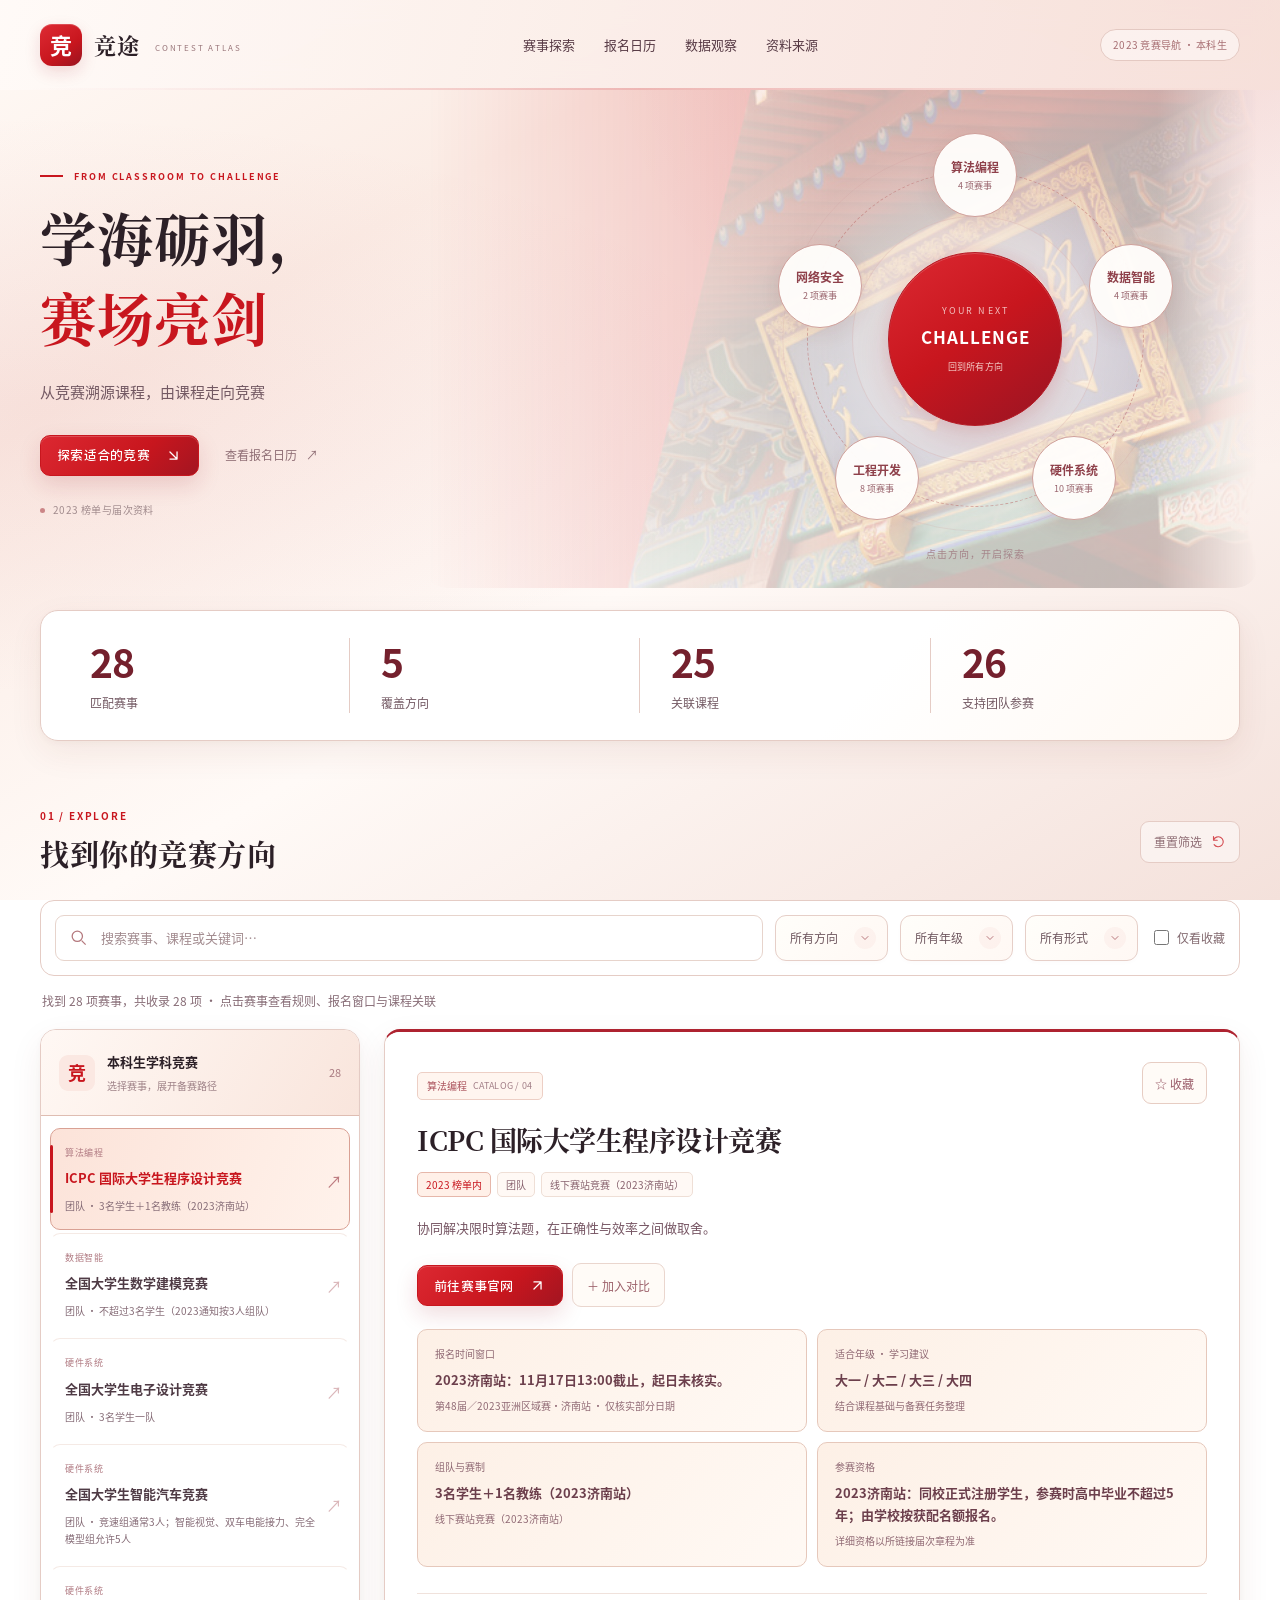
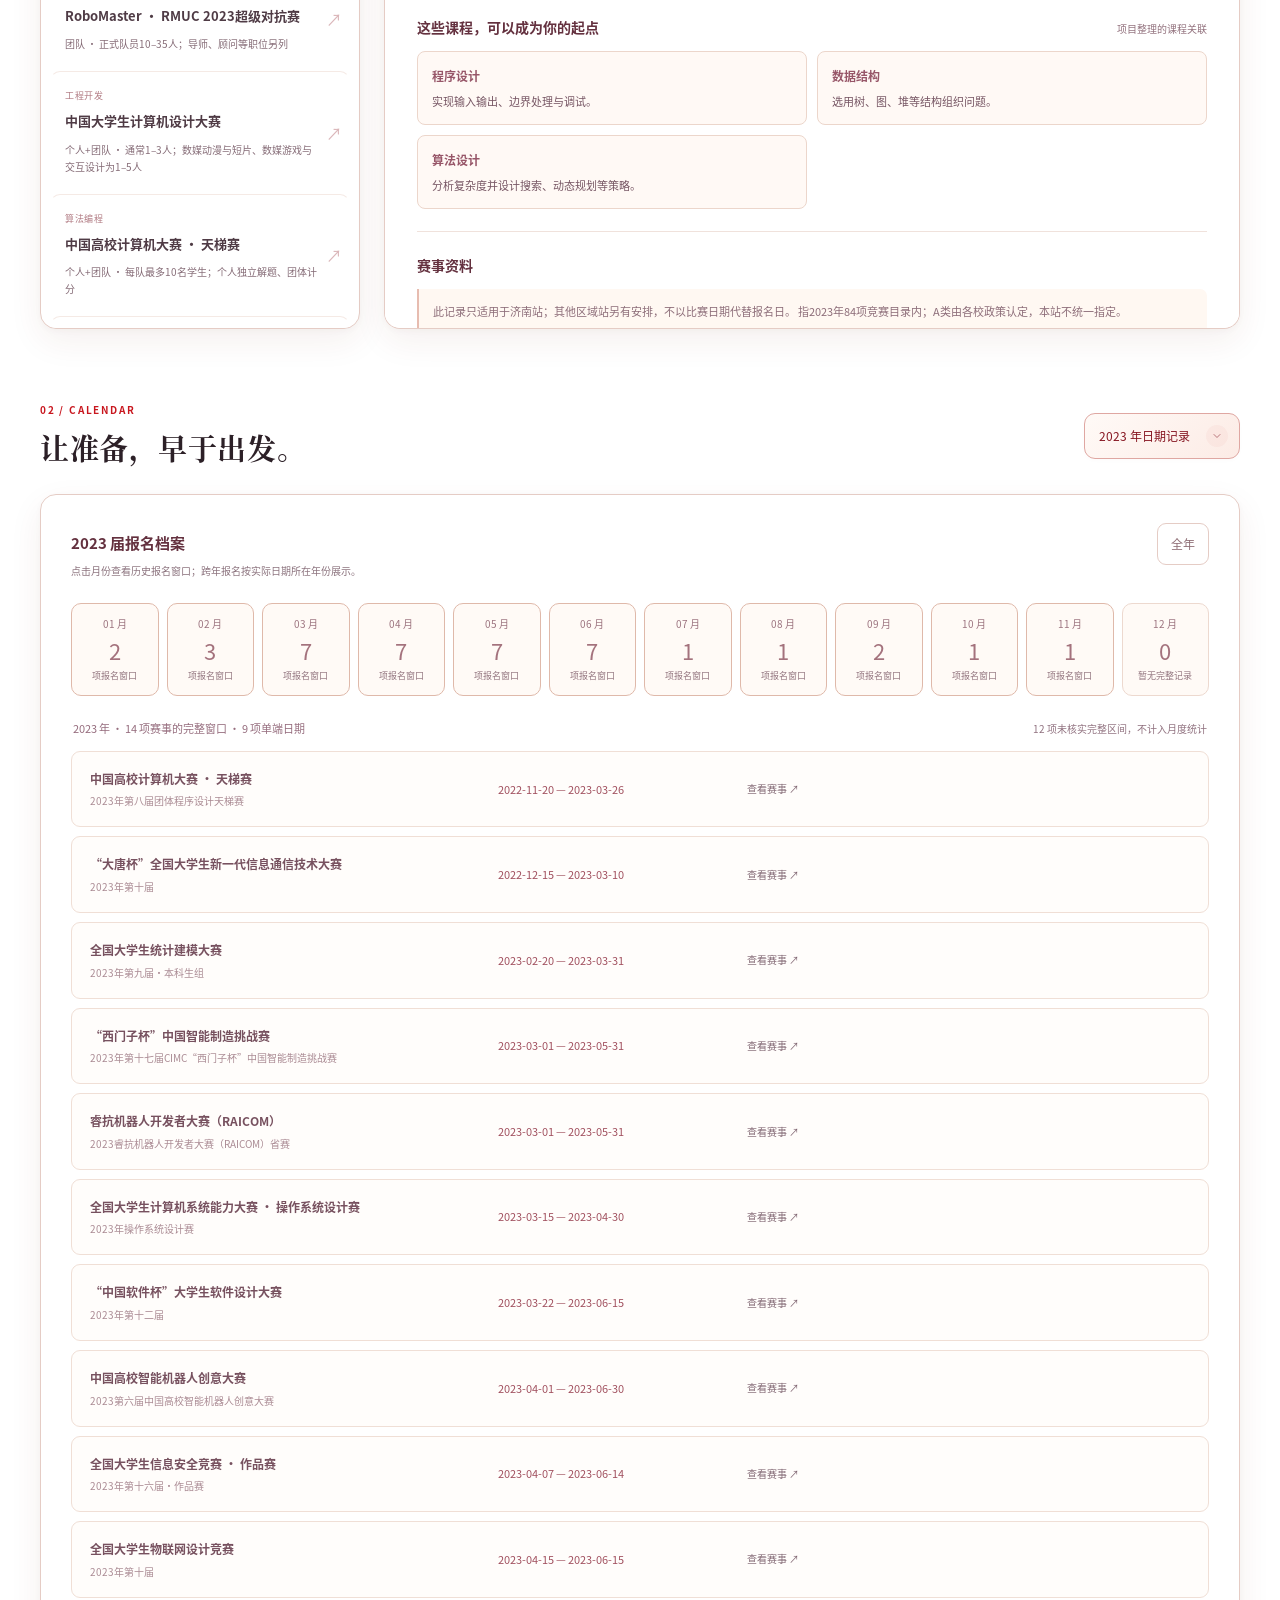
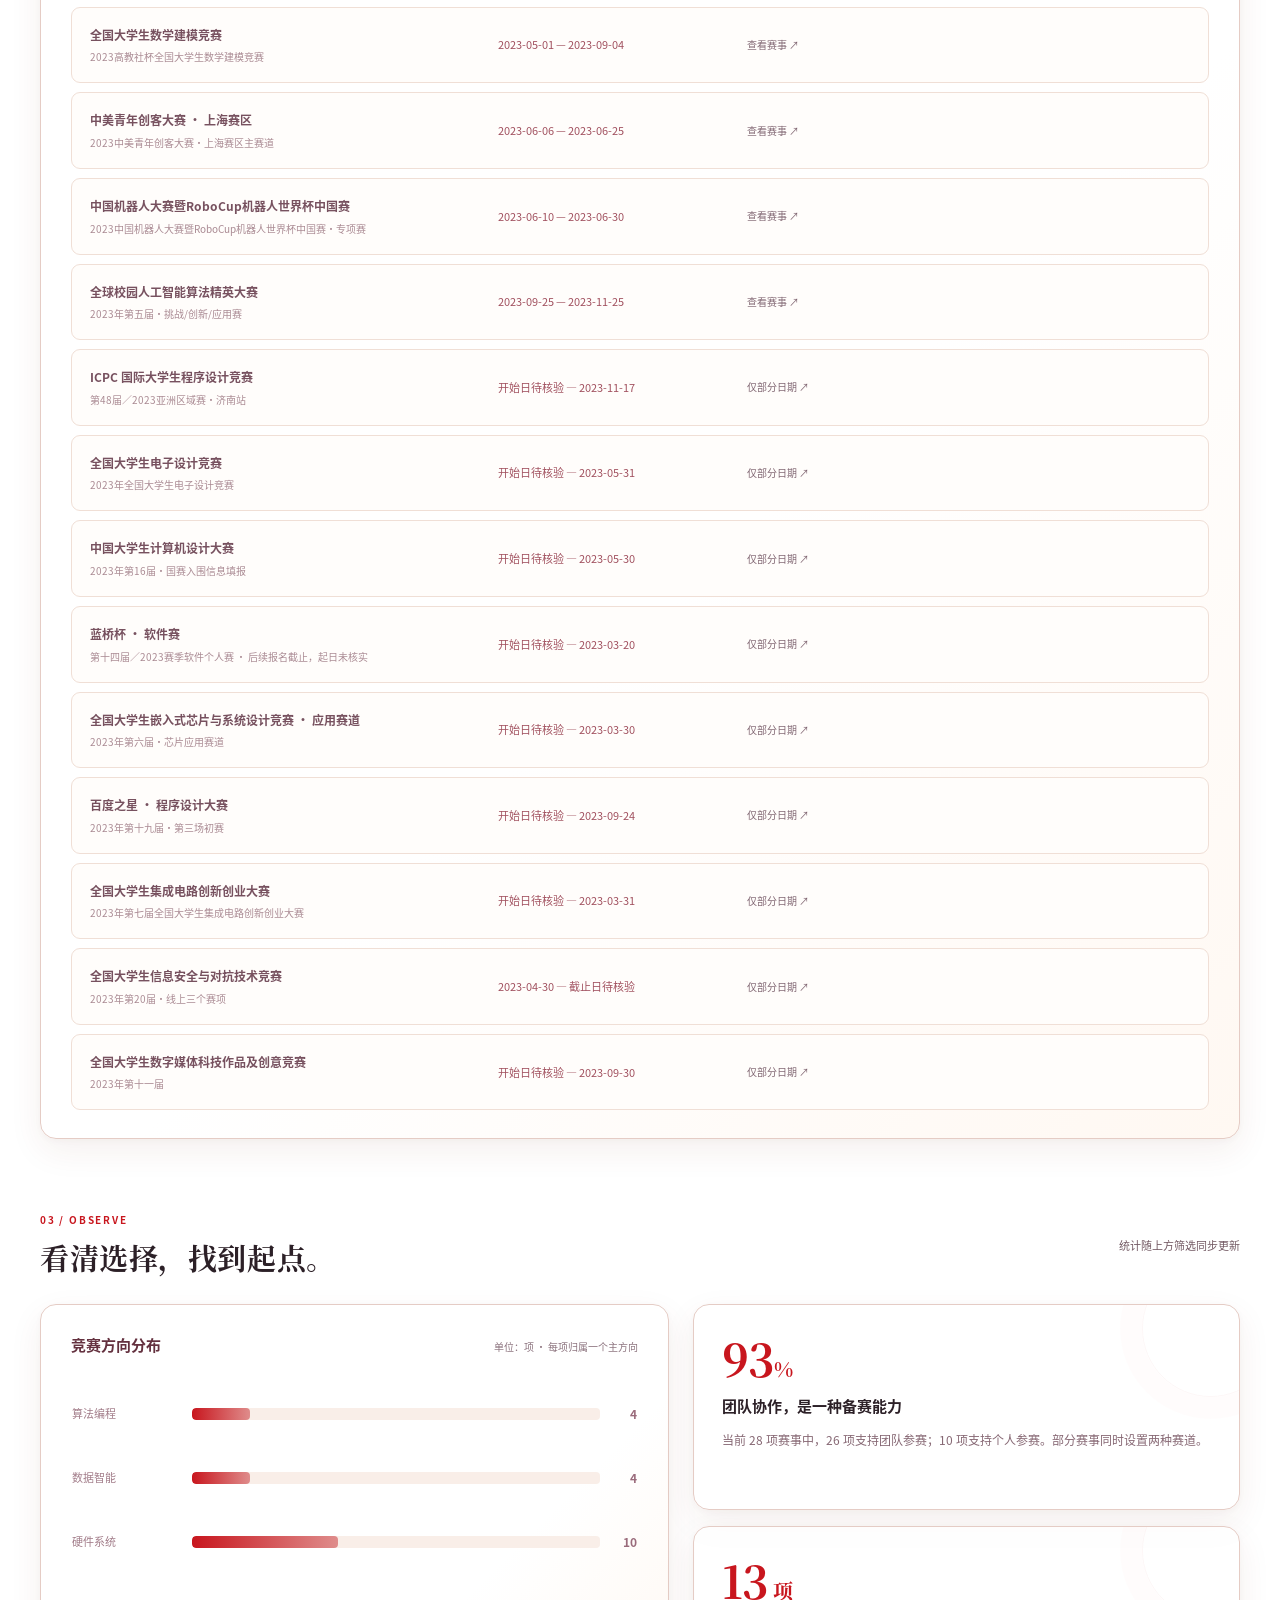
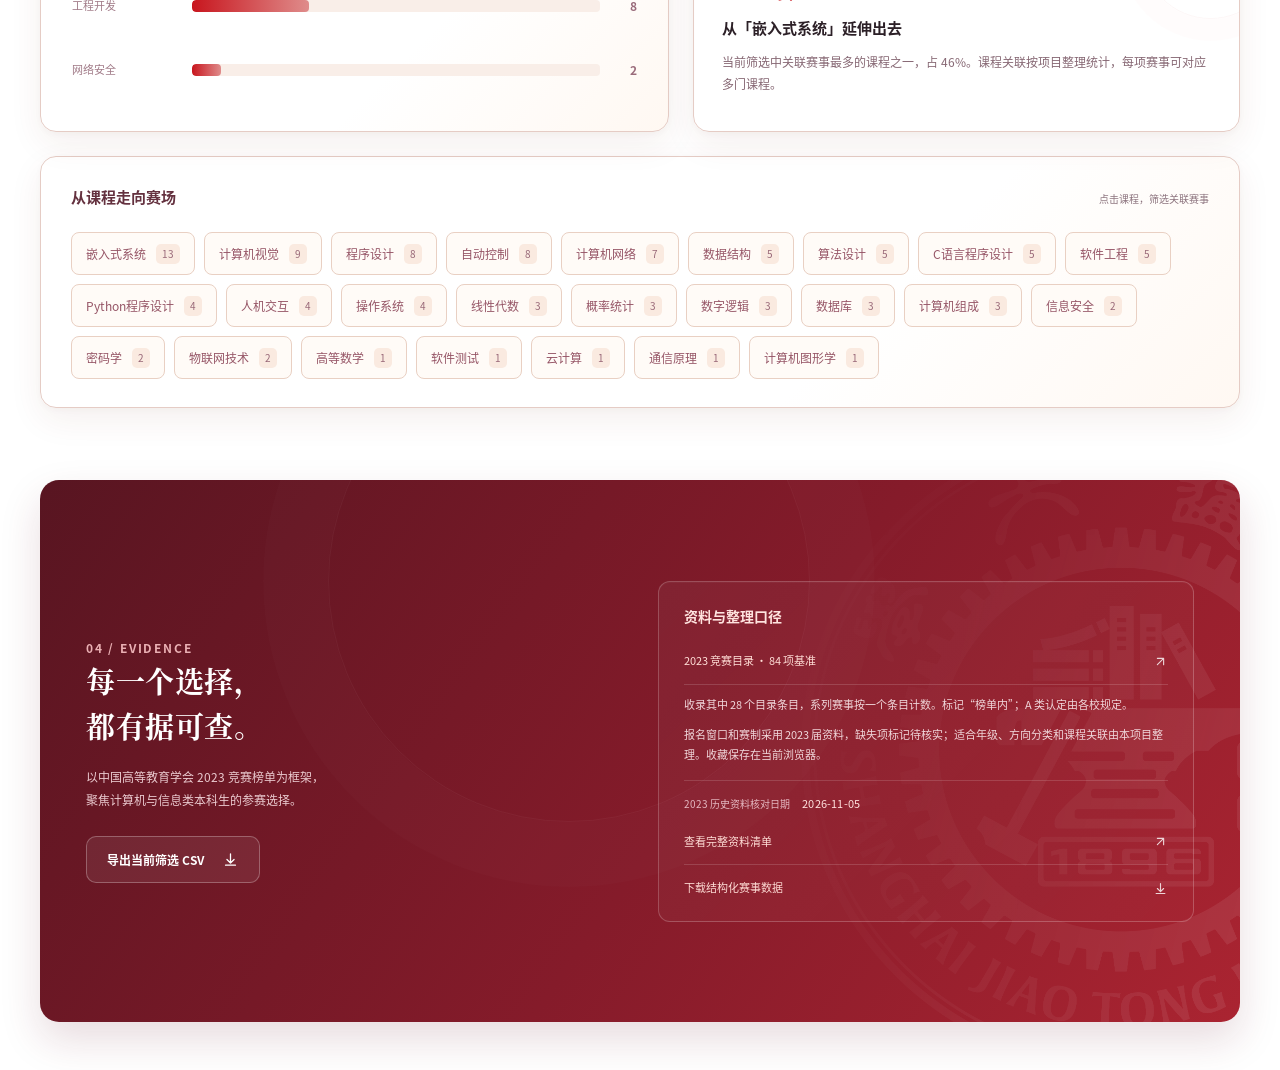
==== commit 35c9bbf5: "Style dropdown menus with SJTU red accents" ====
--- a/index.html
+++ b/index.html
@@ -1,6 +1,6 @@
 <!doctype html>
 <html lang="zh-CN">
-<head><meta charset="utf-8"><meta name="viewport" content="width=device-width,initial-scale=1"><meta name="theme-color" content="#C8161E"><meta name="description" content="竞途：面向计算机与信息类本科生的学科竞赛导航，探索赛事、报名窗口与课程关联。"><title>竞途 · 本科生竞赛导航</title><link rel="icon" href="assets/favicon.svg" type="image/svg+xml"><link rel="preload" href="assets/fonts/noto-serif-sc-bold.woff2?v=10" as="font" type="font/woff2" crossorigin><link rel="stylesheet" href="style.css?v=19"></head>
+<head><meta charset="utf-8"><meta name="viewport" content="width=device-width,initial-scale=1"><meta name="theme-color" content="#C8161E"><meta name="description" content="竞途：面向计算机与信息类本科生的学科竞赛导航，探索赛事、报名窗口与课程关联。"><title>竞途 · 本科生竞赛导航</title><link rel="icon" href="assets/favicon.svg" type="image/svg+xml"><link rel="preload" href="assets/fonts/noto-serif-sc-bold.woff2?v=10" as="font" type="font/woff2" crossorigin><link rel="stylesheet" href="style.css?v=20"></head>
 <body id="top">
 <header><a class="brand" href="#top"><b class="brandmark">竞</b><strong>竞途 <span>CONTEST ATLAS</span></strong></a><nav aria-label="主导航"><a href="#explore">赛事探索</a><a href="#calendar">报名日历</a><a href="#analysis">数据观察</a><a href="#sources">资料来源</a></nav><span class="edition">2023 竞赛导航 · 本科生</span></header>
 <main>
@@ -17,5 +17,5 @@
 </main>
 <div id="compareTray" class="compare-tray" hidden><div><strong>赛事对比</strong><span id="compareCount"></span></div><div id="compareNames"></div><button id="clearCompare" class="textbutton">清空</button><button id="openCompare" class="primary">查看对比 <span aria-hidden="true">↗</span></button></div>
 <dialog id="compareDialog" class="compare-dialog" aria-labelledby="compareTitle"><div class="dialog-head"><div><p class="eyebrow">COMPARE / YOUR CHOICES</p><h2 id="compareTitle">并排看，选得更清楚。</h2></div><button id="closeCompare" class="closebutton" aria-label="关闭赛事对比">关闭 ×</button></div><div id="compareTable" class="compare-table"></div></dialog>
-<div id="toast" role="status" aria-live="polite"></div><script src="data.js?v=11"></script><script src="app.js?v=18"></script>
+<div id="toast" role="status" aria-live="polite"></div><script src="data.js?v=11"></script><script src="app.js?v=20"></script><script src="dropdowns.js?v=20"></script>
 </body></html>
--- a/style.css
+++ b/style.css
@@ -101,6 +101,26 @@
 .search input{width:100%;min-width:0;border:0;background:transparent;font-size:13px;outline:none}
 .search input:focus-visible{outline:none}.search input::placeholder{color:#a28b8f}
 select{min-height:46px;max-width:100%;min-width:0;padding:10px 28px 10px 13px;border:1px solid #e7d4cc;border-radius:9px;background:#fff;color:#705860;font-size:12px;cursor:pointer}
+.styled-select-native{display:none}
+.custom-select{position:relative;min-width:0;flex:0 0 auto}
+.custom-select.is-open{z-index:15}
+.select-trigger{display:flex;align-items:center;justify-content:space-between;gap:16px;width:100%;min-height:46px;padding:10px 11px 10px 14px;border:1px solid #e6cfc8;border-radius:11px;background:linear-gradient(135deg,#fffefa,#fff8f4);color:#705860;font-size:12px;line-height:1.6;box-shadow:0 2px 4px #71322b04;transition:background .18s,border-color .18s,box-shadow .18s,color .18s}
+.select-value{min-width:0;overflow:hidden;text-overflow:ellipsis;white-space:nowrap;text-align:left}
+.select-chevron{display:grid;place-items:center;flex:0 0 22px;width:22px;height:22px;border-radius:50%;background:#c8161e09;color:#ad6269;transition:transform .2s,background .18s,color .18s}
+.select-chevron svg{width:12px;height:12px}
+.select-trigger:hover,.custom-select.is-open .select-trigger{border-color:#cc9291;background:linear-gradient(135deg,#fffdfa,#fff0eb);color:var(--red-deep);box-shadow:0 0 0 3px #c8161e08}
+.custom-select.has-value .select-trigger{border-color:#dfa7a2;background:linear-gradient(135deg,#fffaf7,#fcebe5);color:var(--red-deep)}
+.custom-select.is-open .select-chevron{transform:rotate(180deg);background:#c8161e12;color:var(--red)}
+.select-trigger:focus-visible{outline:2px solid #c8161e;outline-offset:3px}
+.select-menu{position:absolute;top:calc(100% + 8px);left:0;min-width:max(100%,168px);width:max-content;max-width:min(300px,calc(100vw - 40px));max-height:min(320px,50vh);overflow-y:auto;overscroll-behavior:contain;margin:0;padding:6px;border:1px solid #e7c7bf;border-radius:15px;background:linear-gradient(150deg,#fffefd,#fff8f3);box-shadow:0 18px 42px #6b252522,0 3px 9px #6b25250a;scrollbar-width:thin;scrollbar-color:#d7aaa4 transparent}
+.custom-select.flip-up .select-menu{top:auto;bottom:calc(100% + 8px)}
+.select-option{display:flex;align-items:center;justify-content:space-between;gap:20px;width:100%;min-height:43px;margin:0;padding:10px 12px;border:1px solid transparent;border-radius:9px;background:transparent;color:#6c525c;font-size:12px;line-height:1.6;text-align:left;white-space:nowrap}
+.select-option+.select-option{margin-top:3px}
+.select-option:hover,.select-option:focus-visible{outline:none;border-color:#eec9c2;background:#fbede7;color:var(--red-deep)}
+.select-option[aria-selected="true"]{border-color:#f0c7c0;background:linear-gradient(110deg,#f9e2dc,#fff1eb);color:#a11725;font-weight:700}
+.option-check{display:grid;place-items:center;flex:0 0 18px;width:18px;height:18px;border-radius:50%;background:#c8161e12;color:var(--red);font-size:11px;opacity:0}
+.select-option[aria-selected="true"] .option-check{opacity:1}
+.sectionhead>.custom-select{flex:0 1 auto;max-width:200px}
 .check{display:flex;align-items:center;gap:5px;min-height:44px;color:#82696f;font-size:12px;white-space:nowrap;cursor:pointer}
 .check input{width:15px;height:15px;cursor:pointer}
 .status{margin:14px 2px 18px;color:#967c84;font-size:12px;font-variant-numeric:tabular-nums}
@@ -268,7 +288,7 @@
   main,header{padding-left:28px;padding-right:28px}
   .hero{gap:24px;min-height:460px}.hero .eyebrow{font-size:8px;letter-spacing:1.3px}h1{font-size:46px}.orbit{max-width:360px}.orbit-node{width:78px;height:78px;font-size:11px}.orbit-center{width:157px;height:157px}.orbit-center b{font-size:15px}
   .stats>div{padding:0 24px}.workspace{grid-template-columns:285px minmax(0,1fr);gap:20px}.detail{padding:26px}.detail-heading{display:block}.detail-actions{justify-content:flex-start;max-width:none;margin-top:13px}.detail h2{font-size:25px}
-  .filterbar{display:grid;grid-template-columns:minmax(0,1.3fr) minmax(0,1fr) minmax(0,1fr) auto}.search{grid-column:1/-1}.filterbar select{width:100%}.check{font-size:11px}
+  .filterbar{display:grid;grid-template-columns:minmax(0,1.3fr) minmax(0,1fr) minmax(0,1fr) auto}.search{grid-column:1/-1}.filterbar select,.filterbar>.custom-select{width:100%}.check{font-size:11px}
   .month-grid{grid-template-columns:repeat(6,minmax(0,1fr));gap:9px}.month-cell{min-height:67px}
   .calendar-entry{grid-template-columns:minmax(0,1fr) minmax(135px,.75fr);gap:7px 18px}.calendar-note{grid-column:1/-1}
   .sources{gap:35px;padding:36px}.chartbox,.coursebox,.calendarbox{padding:25px}.bar-label{flex-basis:97px}.insights article{padding:24px}.insight-number{font-size:41px}
@@ -294,6 +314,7 @@
   .stats{grid-template-columns:repeat(2,minmax(0,1fr));gap:23px 0;margin:10px 0 43px;padding:24px 8px;border-radius:14px}.stats>div{padding-left:23px}.stats>div:nth-child(2){border:0}.stats strong{font-size:35px}.stats span{font-size:11px}
   .sectionhead{gap:13px;margin-bottom:21px}.sectionhead h2{font-size:24px}.sectionhead .eyebrow{font-size:9px}.sectionhead>.textbutton{font-size:10px;gap:5px;padding:8px 10px}.sectionhead>.muted{max-width:115px;font-size:10px}.sectionhead>select{font-size:12px;padding-left:10px;padding-right:20px;max-width:135px}
   .filterbar{grid-template-columns:repeat(2,minmax(0,1fr));gap:9px;padding:12px}.search{grid-column:1/-1;height:47px}.search input{font-size:16px}.search input::placeholder{font-size:12px}.filterbar select{font-size:13px;padding-left:10px;padding-right:24px}.check{justify-content:center;font-size:12px;min-height:46px}.status{margin:13px 2px 17px;font-size:11px;line-height:1.8}
+  .select-trigger{gap:8px;padding-left:11px;font-size:13px}.select-option{min-height:46px;font-size:13px}.sectionhead>.custom-select{max-width:170px}.sectionhead>.custom-select .select-trigger{font-size:12px}
   .workspace{grid-template-columns:minmax(0,1fr);gap:18px;height:auto}.listpanel{height:470px}.listroot{padding:17px 18px;gap:12px;font-size:13px}.listroot small{font-size:10px}.listroot>b{width:35px;height:35px;flex-basis:35px}.contest-list{padding:8px}.contest-item{padding:14px 31px 14px 14px}.item-title{font-size:13px}.category-label{font-size:9px}.item-meta{font-size:10px}.detail{min-height:450px;max-height:none;padding:25px 22px;overflow-y:visible;overscroll-behavior:auto}.detail h2{font-size:25px}.detail-summary{font-size:13px}.detail-actions{gap:8px}.detail-actions button{min-height:44px}.info-card{padding:14px}.info-card>strong{font-size:13px}.detail-section h3{font-size:14px}.detail-section p,.detail-section li{font-size:12px}.course-item{min-height:44px;font-size:11px}
   #calendar{padding-top:49px}.calendarbox,.chartbox,.coursebox{padding:23px 20px;border-radius:14px}.charthead{gap:12px;margin-bottom:20px}.charthead h3{font-size:14px}.charthead span{max-width:130px;font-size:9px}.charthead p{font-size:10px}.charthead>.textbutton{font-size:11px;min-height:40px;padding:8px 11px}.month-grid{grid-template-columns:repeat(4,minmax(0,1fr));gap:7px}.month-cell{min-height:66px;padding:10px 4px;border-radius:8px}.month-cell strong{font-size:16px}.month-cell small{font-size:9px}.calendar-list{margin-top:19px}.calendar-entry{grid-template-columns:1fr;gap:6px;padding:14px}.calendar-name{font-size:12px}.calendar-note{grid-column:auto}.calendar-date{font-size:11px}.calendar-note{font-size:10px}
   #analysis{padding:50px 0}.analysisgrid{gap:18px}.bar-label{flex-basis:99px;font-size:11px}.bar-row{gap:9px}.bar-track{height:11px}.bar-chart{min-height:230px;gap:22px;padding:10px 0}.insights{gap:13px}.insights article{padding:21px}.insights h3{font-size:13px}.insights p{font-size:11px}.insight-number{font-size:36px}.insight-number small{font-size:17px}.coursebox{margin-top:18px}.course-cloud{gap:7px}.course-chip{min-height:44px;padding:9px 11px;font-size:11px;gap:8px}
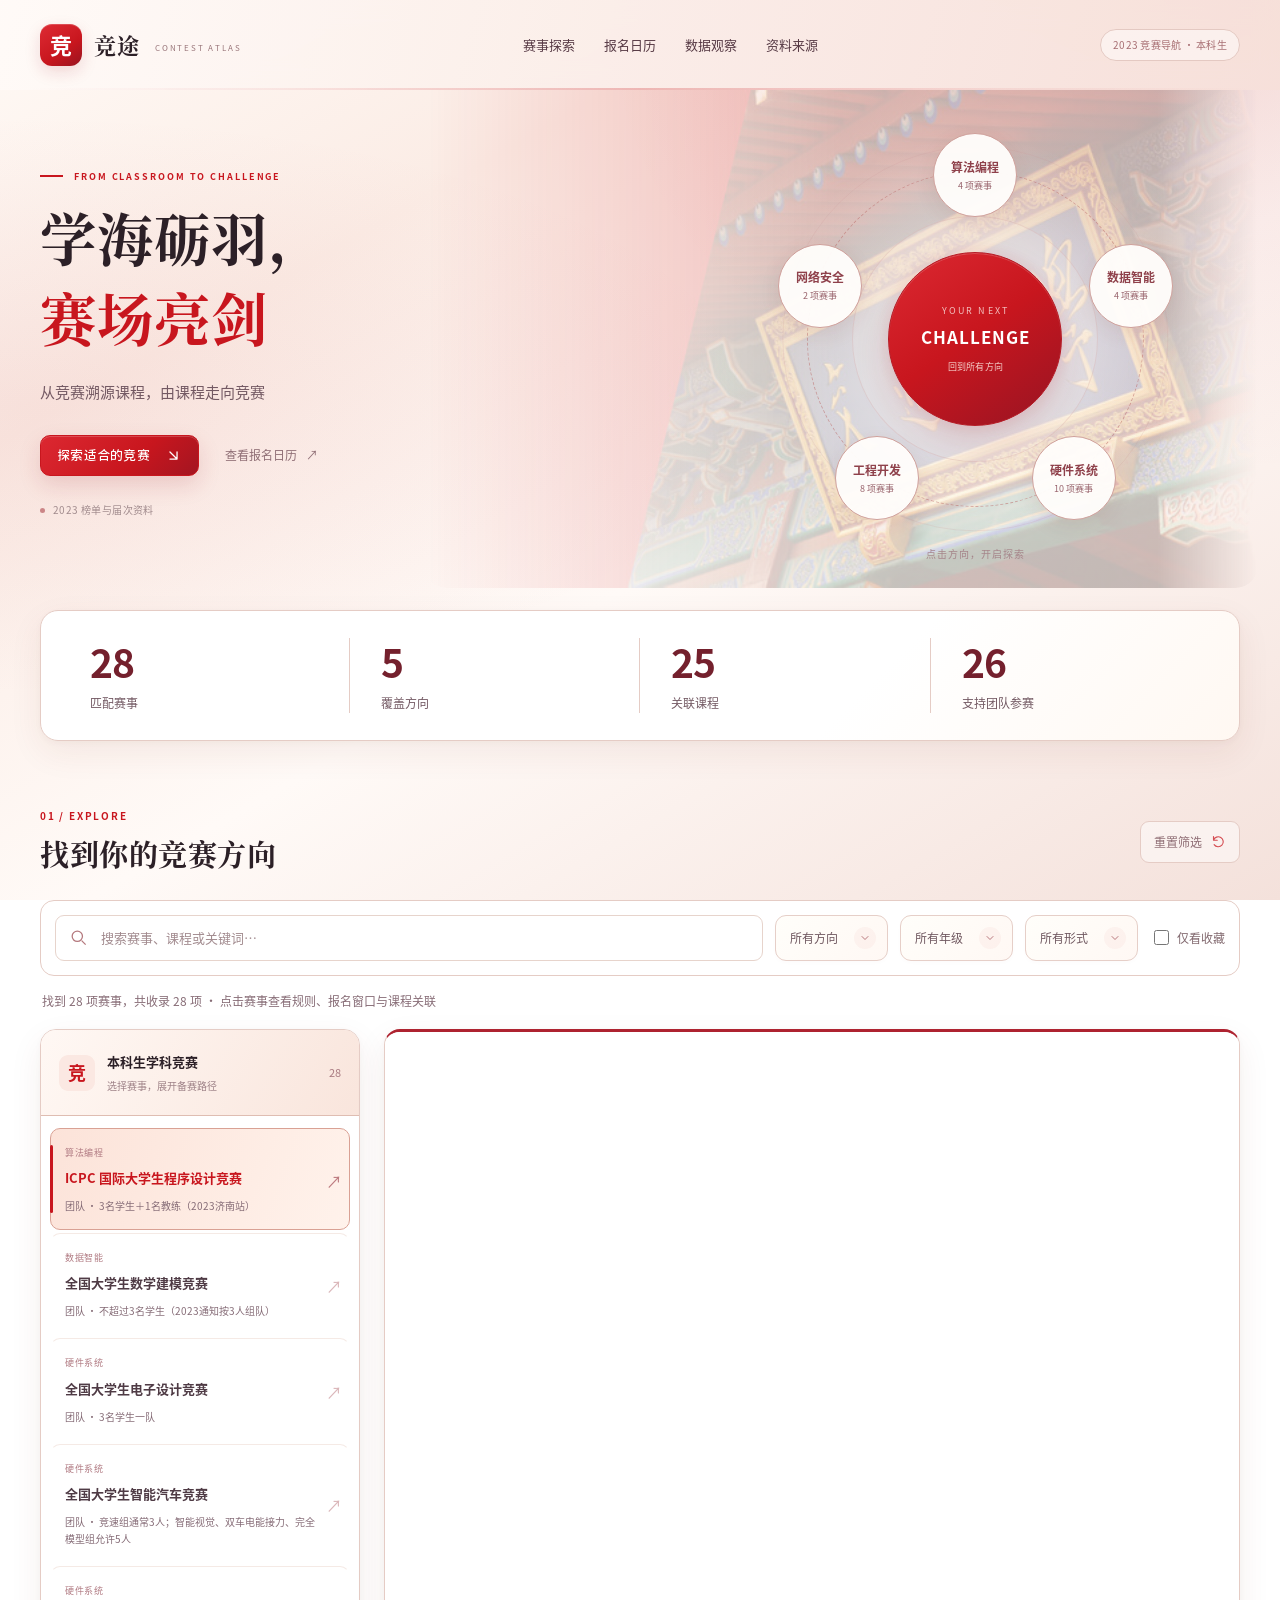
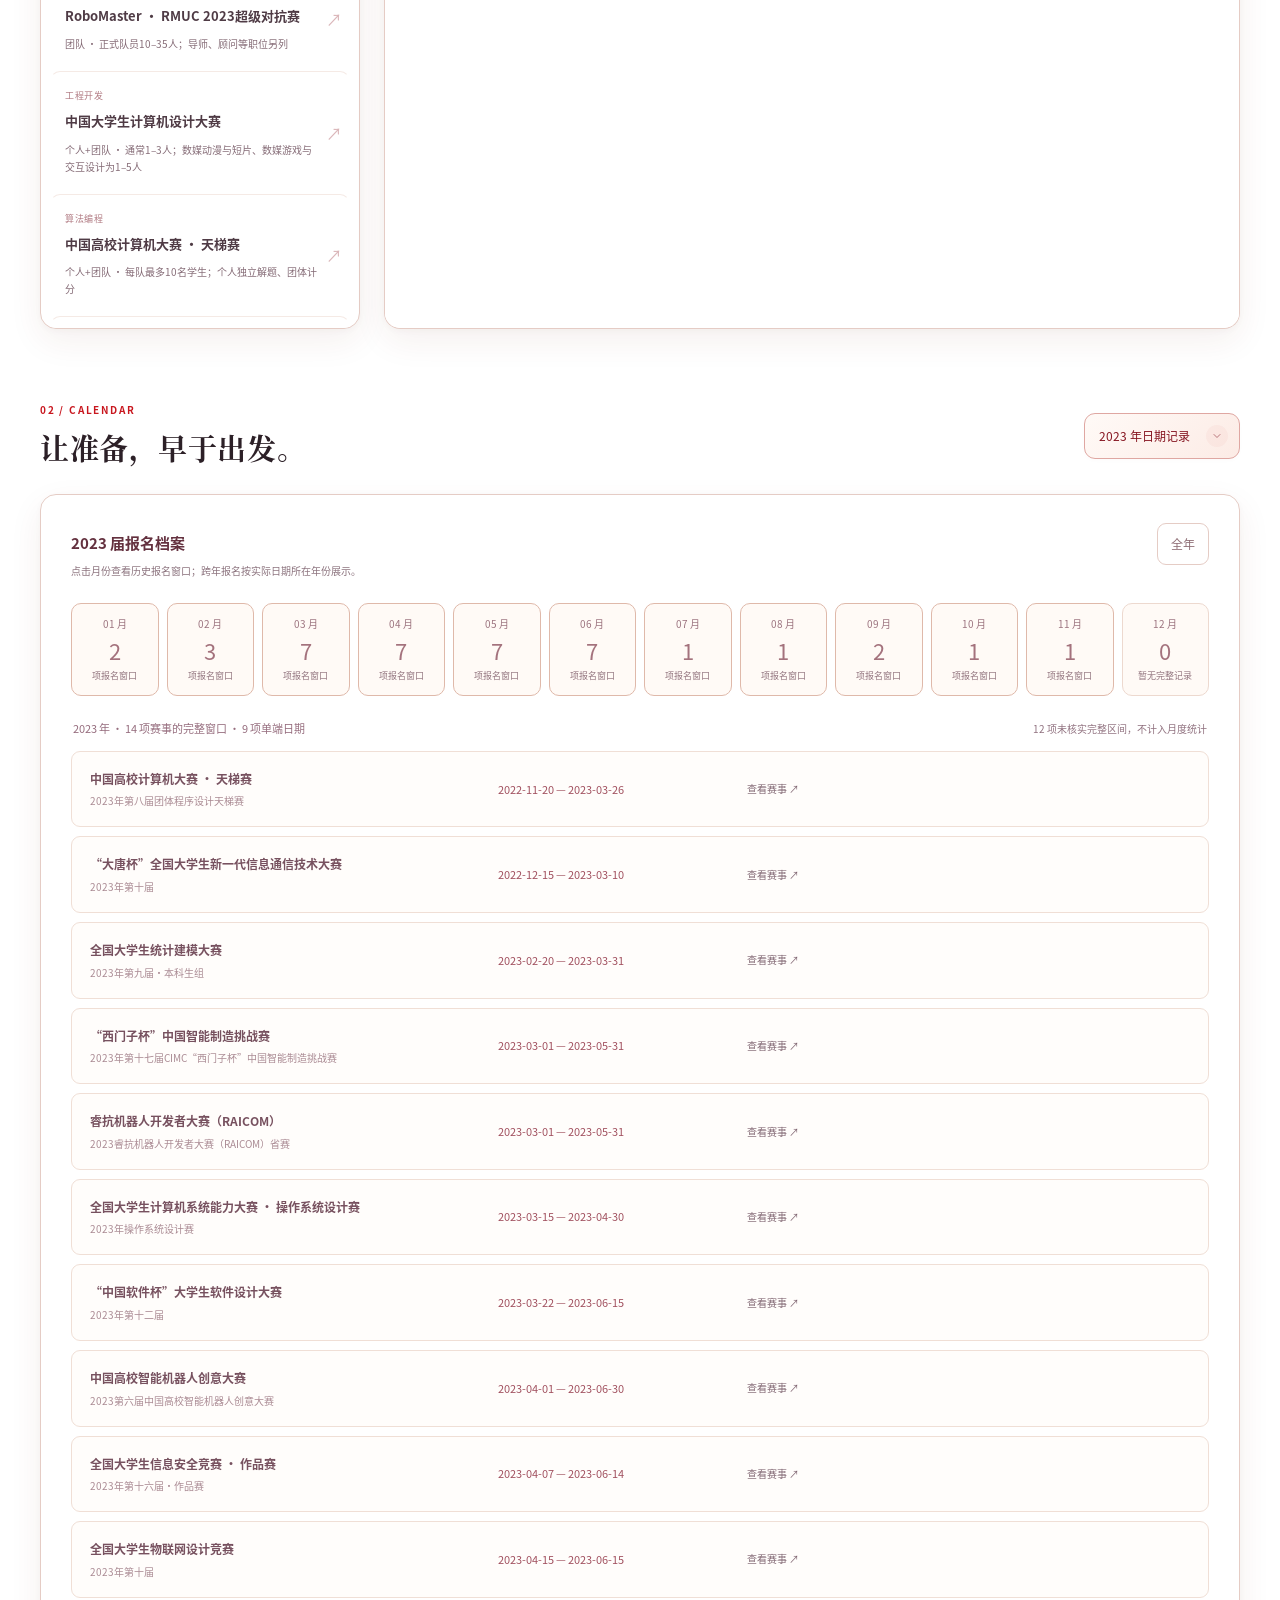
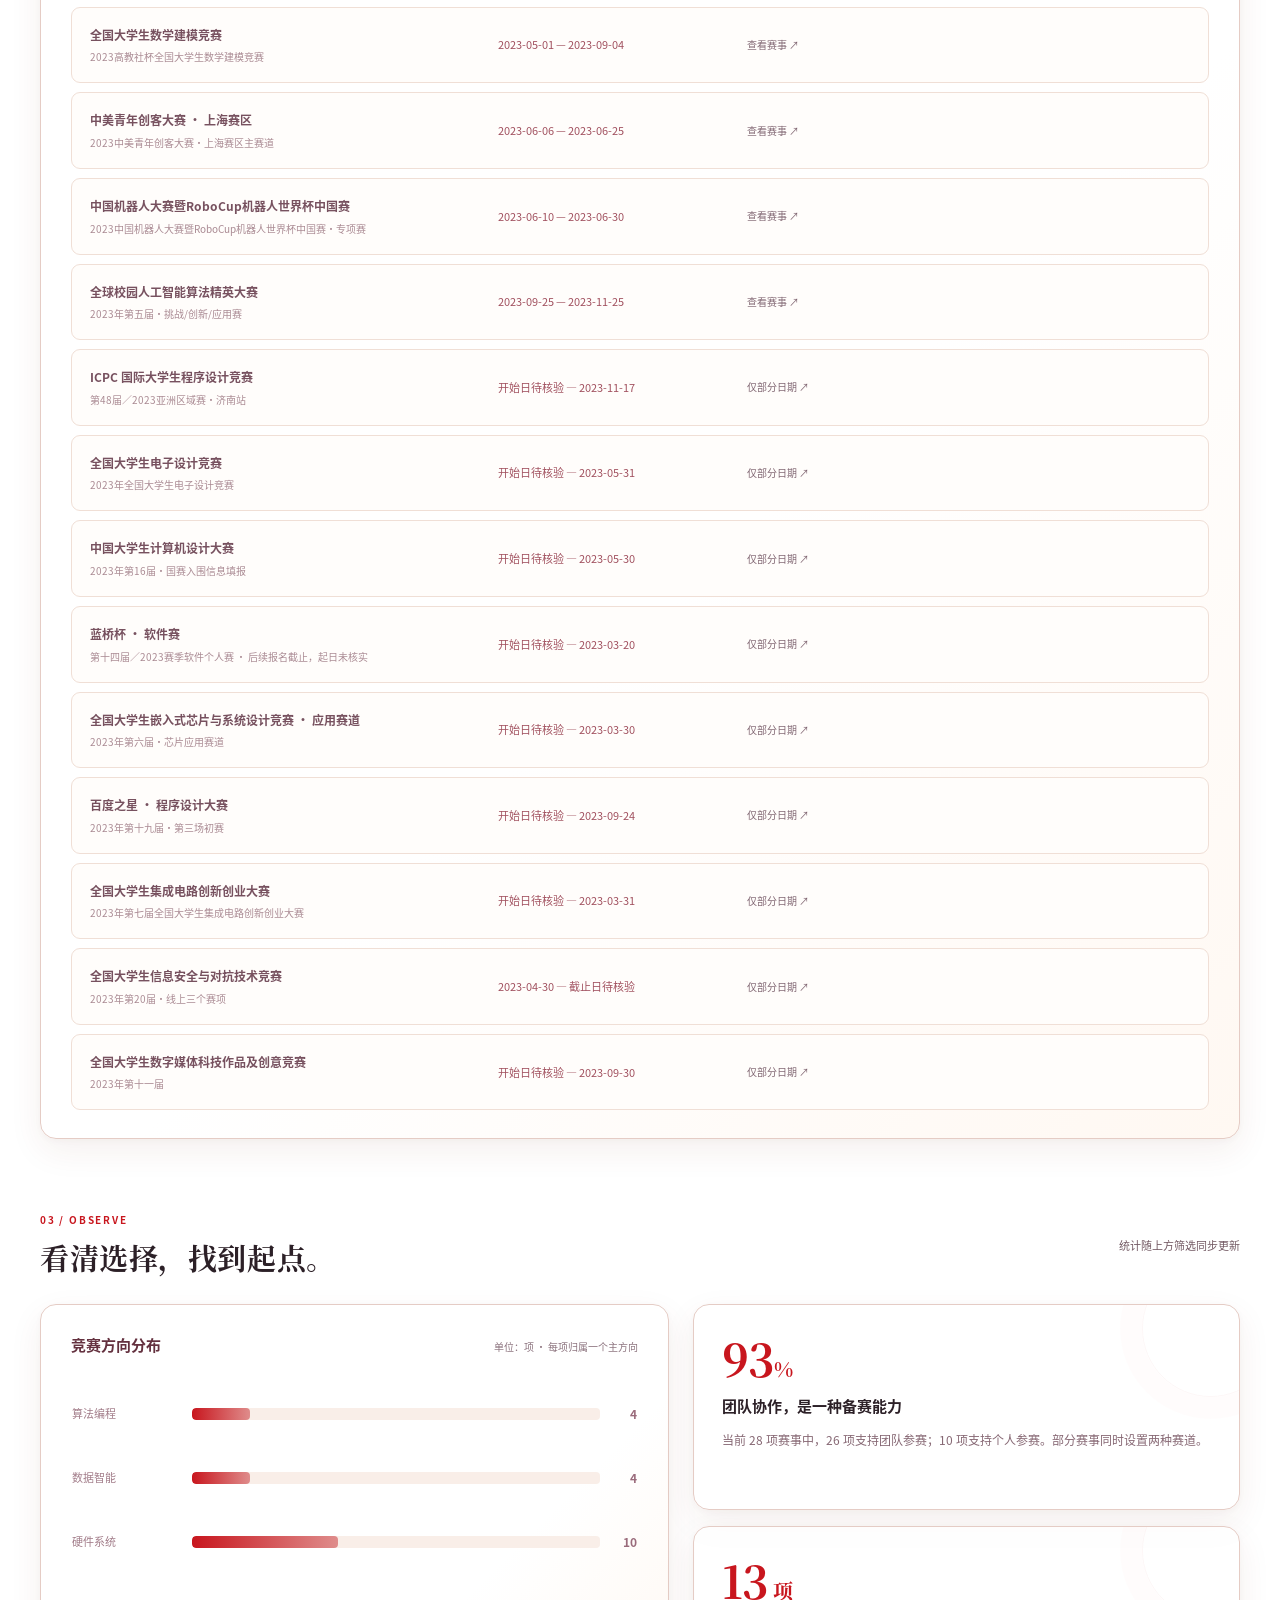
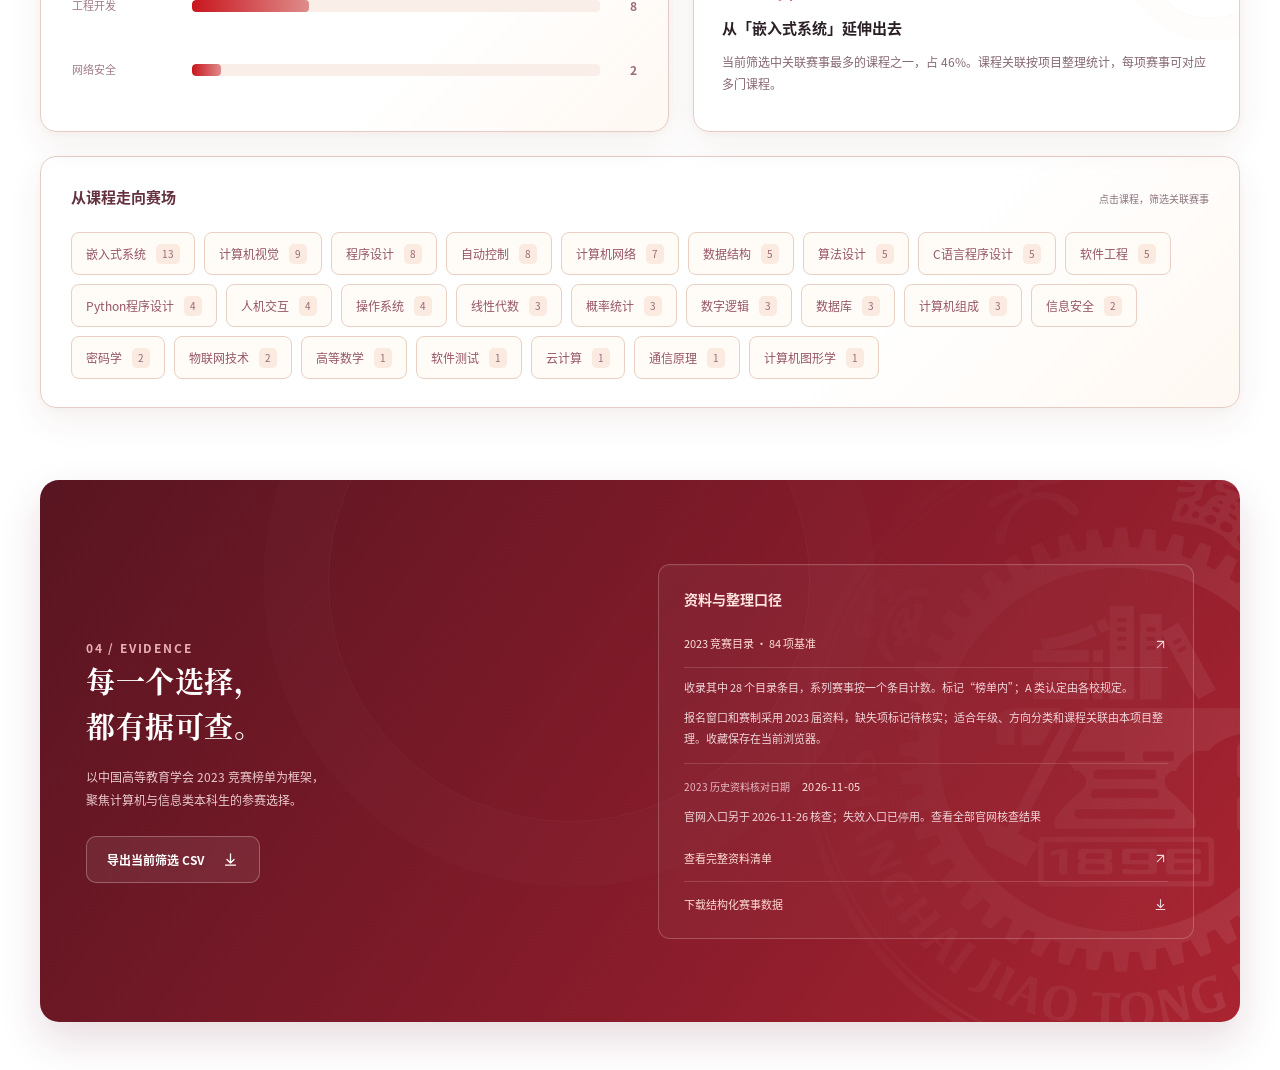
==== commit 07531f29: "Audit all 28 official contest sites and suppress unavailable links" ====
--- a/index.html
+++ b/index.html
@@ -1,6 +1,6 @@
 <!doctype html>
 <html lang="zh-CN">
-<head><meta charset="utf-8"><meta name="viewport" content="width=device-width,initial-scale=1"><meta name="theme-color" content="#C8161E"><meta name="description" content="竞途：面向计算机与信息类本科生的学科竞赛导航，探索赛事、报名窗口与课程关联。"><title>竞途 · 本科生竞赛导航</title><link rel="icon" href="assets/favicon.svg" type="image/svg+xml"><link rel="preload" href="assets/fonts/noto-serif-sc-bold.woff2?v=10" as="font" type="font/woff2" crossorigin><link rel="stylesheet" href="style.css?v=20"></head>
+<head><meta charset="utf-8"><meta name="viewport" content="width=device-width,initial-scale=1"><meta name="theme-color" content="#C8161E"><meta name="description" content="竞途：面向计算机与信息类本科生的学科竞赛导航，探索赛事、报名窗口与课程关联。"><title>竞途 · 本科生竞赛导航</title><link rel="icon" href="assets/favicon.svg" type="image/svg+xml"><link rel="preload" href="assets/fonts/noto-serif-sc-bold.woff2?v=10" as="font" type="font/woff2" crossorigin><link rel="stylesheet" href="style.css?v=22"></head>
 <body id="top">
 <header><a class="brand" href="#top"><b class="brandmark">竞</b><strong>竞途 <span>CONTEST ATLAS</span></strong></a><nav aria-label="主导航"><a href="#explore">赛事探索</a><a href="#calendar">报名日历</a><a href="#analysis">数据观察</a><a href="#sources">资料来源</a></nav><span class="edition">2023 竞赛导航 · 本科生</span></header>
 <main>
@@ -17,5 +17,5 @@
 </main>
 <div id="compareTray" class="compare-tray" hidden><div><strong>赛事对比</strong><span id="compareCount"></span></div><div id="compareNames"></div><button id="clearCompare" class="textbutton">清空</button><button id="openCompare" class="primary">查看对比 <span aria-hidden="true">↗</span></button></div>
 <dialog id="compareDialog" class="compare-dialog" aria-labelledby="compareTitle"><div class="dialog-head"><div><p class="eyebrow">COMPARE / YOUR CHOICES</p><h2 id="compareTitle">并排看，选得更清楚。</h2></div><button id="closeCompare" class="closebutton" aria-label="关闭赛事对比">关闭 ×</button></div><div id="compareTable" class="compare-table"></div></dialog>
-<div id="toast" role="status" aria-live="polite"></div><script src="data.js?v=11"></script><script src="app.js?v=20"></script><script src="dropdowns.js?v=20"></script>
+<div id="toast" role="status" aria-live="polite"></div><script src="data.js?v=12"></script><script src="app.js?v=21"></script><script src="dropdowns.js?v=20"></script>
 </body></html>
--- a/style.css
+++ b/style.css
@@ -15,8 +15,14 @@
 a{color:inherit;text-decoration:none}
 button,input,select{font:inherit;color:inherit}
 button,a,input,select{-webkit-tap-highlight-color:transparent;outline-offset:4px}
-button{cursor:pointer;border:1px solid var(--line);border-radius:9px;padding:10px 15px;background:#fff;transition:background .18s,color .18s,border-color .18s,box-shadow .18s}
-button:hover{color:var(--red);border-color:#d9a39c;background:#fff9f5}
+/* Preserve backgrounds during hover to avoid white flashes. */
+button,a{transition:filter .16s ease}
+@media(hover:hover){
+  button:not(:disabled):hover,a[href]:hover{filter:brightness(.92)}
+  .orbit-center:hover{transform:translate(-50%,-50%) scale(1.025)}
+}
+button{cursor:pointer;border:1px solid var(--line);border-radius:9px;padding:10px 15px;background:#fff}
+
 button:disabled{cursor:not-allowed;opacity:.55}
 a:focus-visible,button:focus-visible,input:focus-visible,select:focus-visible{outline:3px solid var(--red);outline-offset:4px}
 input[type=checkbox]{accent-color:var(--red)}
@@ -30,8 +36,7 @@
 .brand span{font-family:var(--sans);display:inline-block;margin-left:9px;color:#9a777b;font-size:8px;font-weight:500;letter-spacing:1.8px;vertical-align:middle}
 header nav{display:flex;gap:29px;font-size:13px;font-weight:500;white-space:nowrap}
 header nav a{position:relative;padding:13px 0;color:#68545e}
-header nav a::after{content:"";position:absolute;left:0;bottom:6px;width:0;height:2px;background:var(--red);transition:width .18s}
-header nav a:hover{color:var(--red)}header nav a:hover::after{width:100%}
+
 .edition{padding:6px 12px;border:1px solid #e4c9c2;border-radius:30px;background:#ffffff80;color:#a66c70;font-size:10px;letter-spacing:.025em;white-space:nowrap}
 main{max-width:1360px;margin:auto;padding:0 40px}
 .hero{position:relative;isolation:isolate;display:grid;grid-template-columns:minmax(0,1.2fr) minmax(0,1fr);align-items:center;gap:36px;min-height:500px;padding:44px 0 42px}
@@ -46,12 +51,12 @@
 h3{margin:0 0 10px;font-size:16px;font-weight:600;line-height:1.65}
 .intro{margin:0;color:var(--muted);font-size:15px;line-height:1.95}
 .hero-actions{display:flex;align-items:center;flex-wrap:wrap;gap:12px;margin-top:28px}
-.primary{display:inline-flex;align-items:center;justify-content:center;gap:26px;min-height:47px;padding:12px 20px;border:1px solid var(--red);border-radius:10px;background:var(--red);color:#fff;font-size:13px;font-weight:550;box-shadow:0 7px 20px #c8161e17;transition:background .18s,box-shadow .18s}
-.primary:hover{color:#fff;background:#aa131c;border-color:#aa131c;box-shadow:0 9px 24px #c8161e26}
+.primary{display:inline-flex;align-items:center;justify-content:center;gap:26px;min-height:47px;padding:12px 20px;border:1px solid var(--red);border-radius:10px;background:var(--red);color:#fff;font-size:13px;font-weight:550;box-shadow:0 7px 20px #c8161e17}
+
 .primary img{flex:0 0 17px;width:17px;height:17px;filter:brightness(0) invert(1)}
-:is(.hero-actions,.detail-actions) .primary{font-family:"Jingtu Rounded CTA",var(--sans);font-synthesis:none;font-size:13px;font-weight:500;line-height:1.5;letter-spacing:.02em;white-space:nowrap;min-height:41px;padding:9px 16px;gap:15px;transition:transform .22s ease,filter .22s ease,box-shadow .22s ease,border-color .22s ease}
+:is(.hero-actions,.detail-actions) .primary{font-family:"Jingtu Rounded CTA",var(--sans);font-synthesis:none;font-size:13px;font-weight:500;line-height:1.5;letter-spacing:.02em;white-space:nowrap;min-height:41px;padding:9px 16px;gap:15px}
 .textbutton{display:inline-flex;align-items:center;justify-content:center;gap:9px;min-height:42px;padding:9px 13px;border:1px solid var(--line);border-radius:9px;background:#ffffff80;color:#8f6e75;font-size:12px;white-space:nowrap}
-.textbutton:hover{color:var(--red);border-color:#dfb1a8;background:#fff5f0}
+
 .hero-actions .textbutton{border-color:transparent;background:transparent}
 .textbutton img{width:15px;height:15px;flex-shrink:0;opacity:.75}
 .hero-caption{display:flex;align-items:center;gap:8px;margin-top:25px;color:#a08a8c;font-size:10px;letter-spacing:.4px}
@@ -63,26 +68,15 @@
 .orbit .r1{width:60%;height:60%;border-color:#ca94943b;background:#fff8f229}
 .orbit .r2{width:82%;height:82%;border-style:dashed;border-color:#ca949471}
 .orbit .r3{width:94%;height:94%;border-color:#ca94942b}
-.orbit-center{appearance:none;padding:0;position:absolute;left:50%;top:50%;transform:translate(-50%,-50%);display:flex;align-items:center;justify-content:center;flex-direction:column;width:174px;height:174px;border:1px solid #b51b25;border-radius:50%;background:linear-gradient(145deg,#dc2932,#c8161e 48%,#971423);color:#fff;box-shadow:inset 0 1px 0 #ffffff30,0 0 12px 3px #c8161e10,0 16px 34px #97161e2a;text-align:center;transition:transform .22s ease,filter .22s ease,box-shadow .22s ease,border-color .22s ease}
-.orbit-center:hover{color:#fff;border-color:#a51a27;background:linear-gradient(145deg,#dc2932,#c8161e 48%,#971423);box-shadow:0 0 14px 3px #c8161e18,0 14px 34px #97161e24}
-@media(hover:hover){
-  .orbit-center:hover{transform:translate(-50%,-50%) scale(1.045);filter:brightness(1.08);box-shadow:inset 0 1px 0 #ffffff45,0 0 16px 4px #c8161e38,0 20px 42px #97161e40}
-}
-.orbit-center:focus-visible{transform:translate(-50%,-50%) scale(1.045);filter:brightness(1.08);box-shadow:inset 0 1px 0 #ffffff45,0 0 16px 4px #c8161e38,0 20px 42px #97161e40}
-.orbit-center:active{transform:translate(-50%,-50%) scale(1.015);filter:brightness(1.04)}
-:is(.hero-actions,.detail-actions) .primary:hover{color:#fff;border-color:#a51a27;background:linear-gradient(135deg,#dc2831,var(--red) 60%,#a31521)}
-@media(hover:hover){
-  :is(.hero-actions,.detail-actions) .primary:hover{transform:scale(1.045);filter:brightness(1.08);box-shadow:inset 0 1px 0 #ffffff45,0 0 6px 1px #c8161e38,0 20px 42px #97161e40}
-}
-:is(.hero-actions,.detail-actions) .primary:focus-visible{transform:scale(1.045);filter:brightness(1.08);box-shadow:inset 0 1px 0 #ffffff45,0 0 6px 1px #c8161e38,0 20px 42px #97161e40}
-:is(.hero-actions,.detail-actions) .primary:active{transform:scale(1.015);filter:brightness(1.04)}
+.orbit-center{appearance:none;padding:0;position:absolute;left:50%;top:50%;transform:translate(-50%,-50%);display:flex;align-items:center;justify-content:center;flex-direction:column;width:174px;height:174px;border:1px solid #b51b25;border-radius:50%;background:linear-gradient(145deg,#dc2932,#c8161e 48%,#971423);color:#fff;box-shadow:inset 0 1px 0 #ffffff30,0 0 12px 3px #c8161e10,0 16px 34px #97161e2a;text-align:center;transition:filter .16s ease,transform .16s ease}
+
 .orbit-center span{color:#f3c1bf;font-size:9px;letter-spacing:2.1px}
 .orbit-center b{margin:7px 0 10px;font-size:17px;font-weight:550;letter-spacing:1px;line-height:1.3}
 .orbit-center small{color:#f5d0cb;font-size:9px;letter-spacing:.3px}
 .orbit-node{position:absolute;display:flex;align-items:center;justify-content:center;flex-direction:column;gap:3px;width:84px;height:84px;padding:10px 8px;border:1px solid #ddb5ae;border-radius:50%;background:#fffdfbf5;color:#8f414b;font-size:12px;font-weight:550;line-height:1.5;text-align:center;transform:translate(-50%,-50%);box-shadow:0 5px 18px #8c36280b;touch-action:manipulation}
 .orbit-node small{display:block;color:#b38388;font-size:9px;font-weight:400;white-space:nowrap}
 .orbit-node.n1{left:50%;top:10%}.orbit-node.n2{left:88%;top:37%}.orbit-node.n3{left:74%;top:84%}.orbit-node.n4{left:26%;top:84%}.orbit-node.n5{left:12%;top:37%}
-.orbit-node:hover{border-color:var(--red);background:#fff0eb;color:var(--red)}
+
 .orbit-node.active,.orbit-node[aria-pressed="true"],.orbit-node[aria-current="true"]{border-color:var(--red);background:var(--red);color:#fff;box-shadow:0 0 0 5px #c8161e09,0 6px 18px #c8161e19}
 .orbit-node.active small,.orbit-node[aria-pressed="true"] small,.orbit-node[aria-current="true"] small{color:#ffd9d1}
 .orbit-caption{position:absolute;left:0;bottom:-19px;width:100%;color:#a58489;font-size:10px;letter-spacing:1px;text-align:center}
@@ -104,11 +98,11 @@
 .styled-select-native{display:none}
 .custom-select{position:relative;min-width:0;flex:0 0 auto}
 .custom-select.is-open{z-index:15}
-.select-trigger{display:flex;align-items:center;justify-content:space-between;gap:16px;width:100%;min-height:46px;padding:10px 11px 10px 14px;border:1px solid #e6cfc8;border-radius:11px;background:linear-gradient(135deg,#fffefa,#fff8f4);color:#705860;font-size:12px;line-height:1.6;box-shadow:0 2px 4px #71322b04;transition:background .18s,border-color .18s,box-shadow .18s,color .18s}
+.select-trigger{display:flex;align-items:center;justify-content:space-between;gap:16px;width:100%;min-height:46px;padding:10px 11px 10px 14px;border:1px solid #e6cfc8;border-radius:11px;background:linear-gradient(135deg,#fffefa,#fff8f4);color:#705860;font-size:12px;line-height:1.6;box-shadow:0 2px 4px #71322b04}
 .select-value{min-width:0;overflow:hidden;text-overflow:ellipsis;white-space:nowrap;text-align:left}
 .select-chevron{display:grid;place-items:center;flex:0 0 22px;width:22px;height:22px;border-radius:50%;background:#c8161e09;color:#ad6269;transition:transform .2s,background .18s,color .18s}
 .select-chevron svg{width:12px;height:12px}
-.select-trigger:hover,.custom-select.is-open .select-trigger{border-color:#cc9291;background:linear-gradient(135deg,#fffdfa,#fff0eb);color:var(--red-deep);box-shadow:0 0 0 3px #c8161e08}
+.custom-select.is-open .select-trigger{border-color:#cc9291;background:linear-gradient(135deg,#fffdfa,#fff0eb);color:var(--red-deep);box-shadow:0 0 0 3px #c8161e08}
 .custom-select.has-value .select-trigger{border-color:#dfa7a2;background:linear-gradient(135deg,#fffaf7,#fcebe5);color:var(--red-deep)}
 .custom-select.is-open .select-chevron{transform:rotate(180deg);background:#c8161e12;color:var(--red)}
 .select-trigger:focus-visible{outline:2px solid #c8161e;outline-offset:3px}
@@ -116,7 +110,7 @@
 .custom-select.flip-up .select-menu{top:auto;bottom:calc(100% + 8px)}
 .select-option{display:flex;align-items:center;justify-content:space-between;gap:20px;width:100%;min-height:43px;margin:0;padding:10px 12px;border:1px solid transparent;border-radius:9px;background:transparent;color:#6c525c;font-size:12px;line-height:1.6;text-align:left;white-space:nowrap}
 .select-option+.select-option{margin-top:3px}
-.select-option:hover,.select-option:focus-visible{outline:none;border-color:#eec9c2;background:#fbede7;color:var(--red-deep)}
+.select-option:focus-visible{outline:none;border-color:#eec9c2;background:#fbede7;color:var(--red-deep)}
 .select-option[aria-selected="true"]{border-color:#f0c7c0;background:linear-gradient(110deg,#f9e2dc,#fff1eb);color:#a11725;font-weight:700}
 .option-check{display:grid;place-items:center;flex:0 0 18px;width:18px;height:18px;border-radius:50%;background:#c8161e12;color:var(--red);font-size:11px;opacity:0}
 .select-option[aria-selected="true"] .option-check{opacity:1}
@@ -135,7 +129,7 @@
 .contest-list{flex:1 1 0;min-height:0;padding:9px;overflow-y:auto;overflow-x:hidden;scrollbar-width:thin;scrollbar-color:#e6bfb6 transparent;overscroll-behavior:contain}
 .contest-item{position:relative;display:block;width:100%;margin:3px 0;padding:16px 30px 15px 14px;border:1px solid transparent;border-radius:10px;background:#fff;text-align:left;overflow-wrap:anywhere}
 .contest-item+.contest-item{border-top-color:#f5eae5}
-.contest-item:hover{border-color:#f2d6ca;background:#fff9f5}
+
 .contest-item.active{border-color:#edd0c6;background:linear-gradient(110deg,#fff0e9,#fff8f4);color:var(--red)}
 .contest-item.active::before{content:"";position:absolute;left:-1px;top:16px;bottom:16px;width:3px;border-radius:4px;background:var(--red)}
 .category-label{display:block;margin-bottom:6px;color:#b17b83;font-size:9px;font-weight:500;letter-spacing:.55px}
@@ -166,7 +160,7 @@
 .detail-section>a img{width:14px;height:14px;flex-shrink:0}
 .course-tags{display:flex;flex-wrap:wrap;gap:8px}
 .course-item{display:inline-flex;flex-direction:column;justify-content:center;gap:3px;min-width:0;max-width:100%;min-height:43px;padding:9px 12px;border:1px solid #ecd6cb;border-radius:8px;background:#fff9f5;color:#a25964;font-size:11px;line-height:1.6;overflow-wrap:anywhere}
-.course-item small{color:#ad9396;font-size:9px}.course-item:hover{border-color:#dba59b;background:#fff0e8}
+.course-item small{color:#ad9396;font-size:9px}
 .evidence-list{display:grid;gap:8px;margin:0;padding:0!important;list-style:none}
 .evidence-list li{padding:10px 12px;border-left:2px solid #e6bcb0;border-radius:0 7px 7px 0;background:#fffbf9}
 .evidence-list a{color:#a95662;font-size:11px;text-decoration:underline;text-decoration-color:#e3beb7;text-underline-offset:3px;overflow-wrap:anywhere}
@@ -181,12 +175,12 @@
 .month-grid{display:grid;grid-template-columns:repeat(12,minmax(0,1fr));gap:8px}
 .month-cell{display:flex;align-items:center;justify-content:center;flex-direction:column;gap:6px;min-height:76px;min-width:0;padding:12px 5px;border:1px solid #edd9cf;border-radius:10px;background:#fffaf6;color:#a4727d}
 .month-cell strong{font-size:17px;font-weight:500;line-height:1.25}.month-cell small{font-size:9px;color:#b29a9d;line-height:1.4}
-.month-cell:hover{border-color:#ddaaa0;background:#fff0e8}
+
 .month-cell.active,.month-cell[aria-pressed="true"]{background:var(--red);border-color:var(--red);color:#fff;box-shadow:0 5px 15px #c8161e16}
 .month-cell.active small,.month-cell[aria-pressed="true"] small{color:#f7d2cb}
 .calendar-list{display:grid;gap:9px;margin-top:23px}
 .calendar-entry{display:grid;grid-template-columns:minmax(0,1.1fr) minmax(135px,.65fr) minmax(0,1.25fr);align-items:center;gap:18px;padding:16px 18px;border:1px solid #f0dfd6;border-radius:9px;background:#fffdfb;text-align:left;overflow-wrap:anywhere}
-.calendar-entry:hover{border-color:#e0b8ac;background:#fff8f3}.calendar-name{color:#77515f;font-size:12px;font-weight:550;line-height:1.8}.calendar-name small{display:block;color:#aa8a93;font-size:10px;font-weight:400;margin-top:3px}
+.calendar-name{color:#77515f;font-size:12px;font-weight:550;line-height:1.8}.calendar-name small{display:block;color:#aa8a93;font-size:10px;font-weight:400;margin-top:3px}
 .calendar-date{color:#af626d;font-size:11px;font-variant-numeric:tabular-nums;line-height:1.75}.calendar-note{color:#b29ba2;font-size:10px;line-height:1.8}
 .calendar-list .empty{min-height:130px;padding:25px 16px}
 #analysis{padding:72px 0}
@@ -205,16 +199,16 @@
 .coursebox{margin-top:24px}.course-cloud{display:flex;flex-wrap:wrap;gap:9px}
 .course-chip{display:inline-flex;align-items:center;gap:10px;min-height:43px;max-width:100%;padding:9px 14px;border-color:#e9d0c3;border-radius:8px;background:#fffbf7;color:#ac6a77;font-size:12px;line-height:1.6;text-align:left;overflow-wrap:anywhere}
 .course-chip small{flex-shrink:0;padding:2px 6px;border-radius:5px;color:#b88b94;background:#faeae0;font-size:10px;font-variant-numeric:tabular-nums}
-.course-chip:hover,.course-chip.active,.course-chip[aria-pressed="true"]{border-color:#cf8d8d;background:#fff0e7;color:var(--red)}
+.course-chip.active,.course-chip[aria-pressed="true"]{border-color:#cf8d8d;background:#fff0e7;color:var(--red)}
 .sources{--watermark-size:clamp(480px,60vw,720px);min-height:clamp(392px,calc(42vw + 32px),542px);position:relative;isolation:isolate;display:grid;grid-template-columns:1fr 1.05fr;align-items:center;gap:62px;padding:43px 46px;margin-bottom:48px;border-radius:19px;background:linear-gradient(125deg,#581521,#851b2a 55%,#aa2431);color:white;box-shadow:0 15px 35px #8f111816;overflow:hidden}
 .sources>div{position:relative;z-index:1}
 .source-watermark{position:absolute;z-index:0;left:auto;right:0;top:-18%;width:var(--watermark-size);max-width:none;height:auto;filter:brightness(0) invert(1);transform:translateX(33.333333%);opacity:.09;-webkit-mask-image:linear-gradient(105deg,transparent 3%,#0003 28%,#0009 52%,#000 78%);mask-image:linear-gradient(105deg,transparent 3%,#0003 28%,#0009 52%,#000 78%);pointer-events:none;user-select:none}
 .sources::before{content:"";position:absolute;left:24%;top:-140px;z-index:-1;width:480px;height:480px;border:1px solid #ffffff0b;border-radius:50%;box-shadow:0 0 0 65px #ffffff03;pointer-events:none}
 .sources .eyebrow{color:#eab0b4}.sources h2{font-size:29px;line-height:1.55}.sources p{margin:17px 0 0;color:#e0b5bd;font-size:12px;line-height:1.9}
-.sources .primary{margin-top:24px;border-color:#ffffff45;background:#ffffff12;color:white;box-shadow:none;font-size:12px;gap:18px}.sources .primary:hover{border-color:#ffffff90;background:#ffffff20}
+.sources .primary{margin-top:24px;border-color:#ffffff45;background:#ffffff12;color:white;box-shadow:none;font-size:12px;gap:18px}
 .source-card{padding:23px 25px;border:1px solid #ffffff2b;border-radius:12px;background:#ffffff06;min-width:0}
 .source-card h3{font-size:14px;color:#ffe3df}.source-card p,.source-card li{margin:9px 0;color:#e9c6cc;font-size:11px;line-height:1.9;overflow-wrap:anywhere}.source-card ul{padding-left:17px}
-.source-card .source-link{display:flex;align-items:center;justify-content:space-between;gap:14px;padding:13px 0;border-bottom:1px solid #ffffff26;color:#ffddd6;font-size:11px;line-height:1.75}.source-card .source-link:last-child{padding-bottom:0;border-bottom:0}.source-card a:hover{color:#fff}.source-link img{width:15px;height:15px;flex-shrink:0;filter:brightness(0) invert(1);opacity:.8}
+.source-card .source-link{display:flex;align-items:center;justify-content:space-between;gap:14px;padding:13px 0;border-bottom:1px solid #ffffff26;color:#ffddd6;font-size:11px;line-height:1.75}.source-card .source-link:last-child{padding-bottom:0;border-bottom:0}.source-link img{width:15px;height:15px;flex-shrink:0;filter:brightness(0) invert(1);opacity:.8}
 
 .compare-tray{position:fixed;left:50%;bottom:22px;z-index:30;display:flex;align-items:center;gap:18px;width:min(1100px,calc(100% - 40px));padding:14px 18px;border:1px solid #e4c4bc;border-radius:14px;background:#fffdf9f5;box-shadow:0 12px 50px #63252c20;backdrop-filter:blur(12px);transform:translateX(-50%)}
 .compare-tray>div:first-child{display:flex;align-items:baseline;gap:8px;flex-shrink:0}.compare-tray strong{color:#82505d;font-size:13px}.compare-tray #compareCount{color:#b1848e;font-size:11px}
@@ -251,10 +245,10 @@
 .course-tags{display:grid;grid-template-columns:repeat(2,minmax(0,1fr));gap:10px}.course-item{display:block;padding:13px 14px}.course-item>strong{display:block;color:#975668;font-size:12px;font-weight:550;line-height:1.75}.course-item>p{margin:5px 0 0;color:#8b6e7b;font-size:11px;line-height:1.85}
 .detail-section .detail-note{padding:12px 14px;border-left:2px solid #e7bcb0;border-radius:0 7px 7px 0;background:#fff8f2;color:#8d6d79;font-size:11px;line-height:1.9;margin-bottom:13px}
 .evidence-list>a{display:flex;align-items:flex-start;justify-content:space-between;gap:12px;min-height:44px;padding:11px 13px;border:1px solid #efdfd3;border-radius:8px;background:#fffdf9;color:#9c5969;text-decoration:none;line-height:1.75}
-.evidence-list>a:hover{border-color:#d8ac9e;background:#fff6ee}.evidence-list>a>span{min-width:0;margin:0;color:#955568;font-size:11px}.evidence-list>a>span small{margin-top:4px;color:#8b6d7a;font-size:10px;line-height:1.85}.evidence-list>a>img{flex:0 0 14px;width:14px;height:14px;margin-top:3px;opacity:.7}
+.evidence-list>a>span{min-width:0;margin:0;color:#955568;font-size:11px}.evidence-list>a>span small{margin-top:4px;color:#8b6d7a;font-size:10px;line-height:1.85}.evidence-list>a>img{flex:0 0 14px;width:14px;height:14px;margin-top:3px;opacity:.7}
 .month-cell>span{font-size:10px;color:#9b727e;line-height:1.5}.month-cell strong{font-size:22px}.month-cell small{color:#92747e}.month-cell.has-records{border-color:#dfb9aa}.month-cell.active>span,.month-cell[aria-pressed="true"]>span{color:#ffded5}
 .calendar-caption{display:flex;align-items:baseline;justify-content:space-between;flex-wrap:wrap;gap:6px 18px;margin:0 0 3px;padding:0 2px;color:#966d7e;font-size:11px;line-height:1.8}.calendar-caption>span{min-width:0;color:#90717f;font-size:10px}
-.bar-row{width:100%;min-height:42px;padding:8px 0;border-color:transparent;border-radius:7px;background:transparent;text-align:left}.bar-row:hover{padding-left:7px;padding-right:7px;border-color:#efdbce;background:#fff7ef}
+.bar-row{width:100%;min-height:42px;padding:8px 0;border-color:transparent;border-radius:7px;background:transparent;text-align:left}
 .course-chip>span{flex-shrink:0;padding:2px 6px;border-radius:5px;background:#faeae0;color:#986777;font-size:10px;font-variant-numeric:tabular-nums}
 .source-date{display:flex;align-items:baseline;flex-wrap:wrap;gap:6px 12px;margin:15px 0 5px;padding-top:13px;border-top:1px solid #ffffff24;color:#e6bac3;font-size:10px}.source-date strong{color:#ffe0dd;font-size:11px;font-weight:500;letter-spacing:.2px}
 .empty-state{display:flex;flex-direction:column;align-items:center;justify-content:center;min-height:260px;max-width:100%;padding:45px 22px;color:#8b717d;font-size:13px;line-height:1.9;text-align:center;overflow-wrap:anywhere}.empty-state h3{color:#8c6b76;font-size:17px}.empty-state p{margin:7px 0 16px}.empty-state .textbutton{min-height:42px}.empty-icon{display:grid;place-items:center;width:54px;height:54px;margin-bottom:16px;border:1px solid #efd7ca;border-radius:50%;background:#fff4eb;color:#c19aa3;font-size:27px}.contest-list .empty-state{min-height:220px;padding:35px 16px;font-size:12px}.empty-state.compact{min-height:130px;padding:24px 15px}.empty-state.compact p{margin:0}.insights article.empty-state{min-height:230px}
@@ -281,7 +275,6 @@
 .sources p{color:#ebcbd0}
 .source-card p,.source-card li{color:#f0d6da}
 .sources .primary{background:#ffffff12;box-shadow:none}
-.sources .primary:hover{background:#ffffff20}
 
 @media(max-width:1150px){
   header{gap:18px}header nav{gap:22px}.edition{display:none}
@@ -304,6 +297,9 @@
   .compare-tray{gap:10px;padding:12px 15px}.compare-tray>div:first-child{display:block}.compare-tray #compareCount{display:block}
 }
 @media(max-width:700px){
+  /* Hide tracks on mobile without disabling scrolling. */
+  html,body,.contest-list,.detail,body #compareNames,.compare-table,.compare-dialog,.select-menu{scrollbar-width:none}
+  *::-webkit-scrollbar{display:none;width:0;height:0}
   html{scroll-padding-top:calc(var(--header-height,124px) + 16px)}
   .sources{--watermark-size:clamp(440px,115vw,600px);min-height:0}
   .source-watermark{top:-45px;bottom:auto;left:auto;right:0;transform:translateX(33.333333%);opacity:.075}
@@ -330,8 +326,11 @@
 }
 @media(prefers-reduced-motion:reduce){
   *,*::before,*::after{transition:none!important;animation:none!important;scroll-behavior:auto!important}
-  .orbit-center:hover,.orbit-center:focus-visible,.orbit-center:active{transform:translate(-50%,-50%)}
-  :is(.hero-actions,.detail-actions) .primary:hover,:is(.hero-actions,.detail-actions) .primary:focus-visible,:is(.hero-actions,.detail-actions) .primary:active{transform:none}
+  .orbit-center:hover{transform:translate(-50%,-50%)}
+
 }
 
 .active-course{display:flex;align-items:center;gap:12px;margin:14px 2px 0;color:#82696f;font-size:12px}.active-course .course-chip{border-color:#c8161e;color:#a7151c;background:#fff0eb}
+
+/* Official entry audit: unavailable links are plain text, never clickable. */
+.official-unavailable{display:inline-flex;align-items:center;border:1px solid #e4c4c4;border-radius:14px;padding:12px 18px;color:#8b2930;background:#fff4f4;font-weight:700}.official-note{font-size:.875rem;line-height:1.7;color:#69575a;margin:10px 0 18px;overflow-wrap:anywhere}.official-note span{white-space:nowrap}.official-note a{color:var(--red,#C8161E);text-decoration:underline}.evidence-unavailable{padding:12px 0;color:#786a6d;border-bottom:1px solid #eee}.evidence-unavailable small{display:block;margin-top:5px;line-height:1.6}
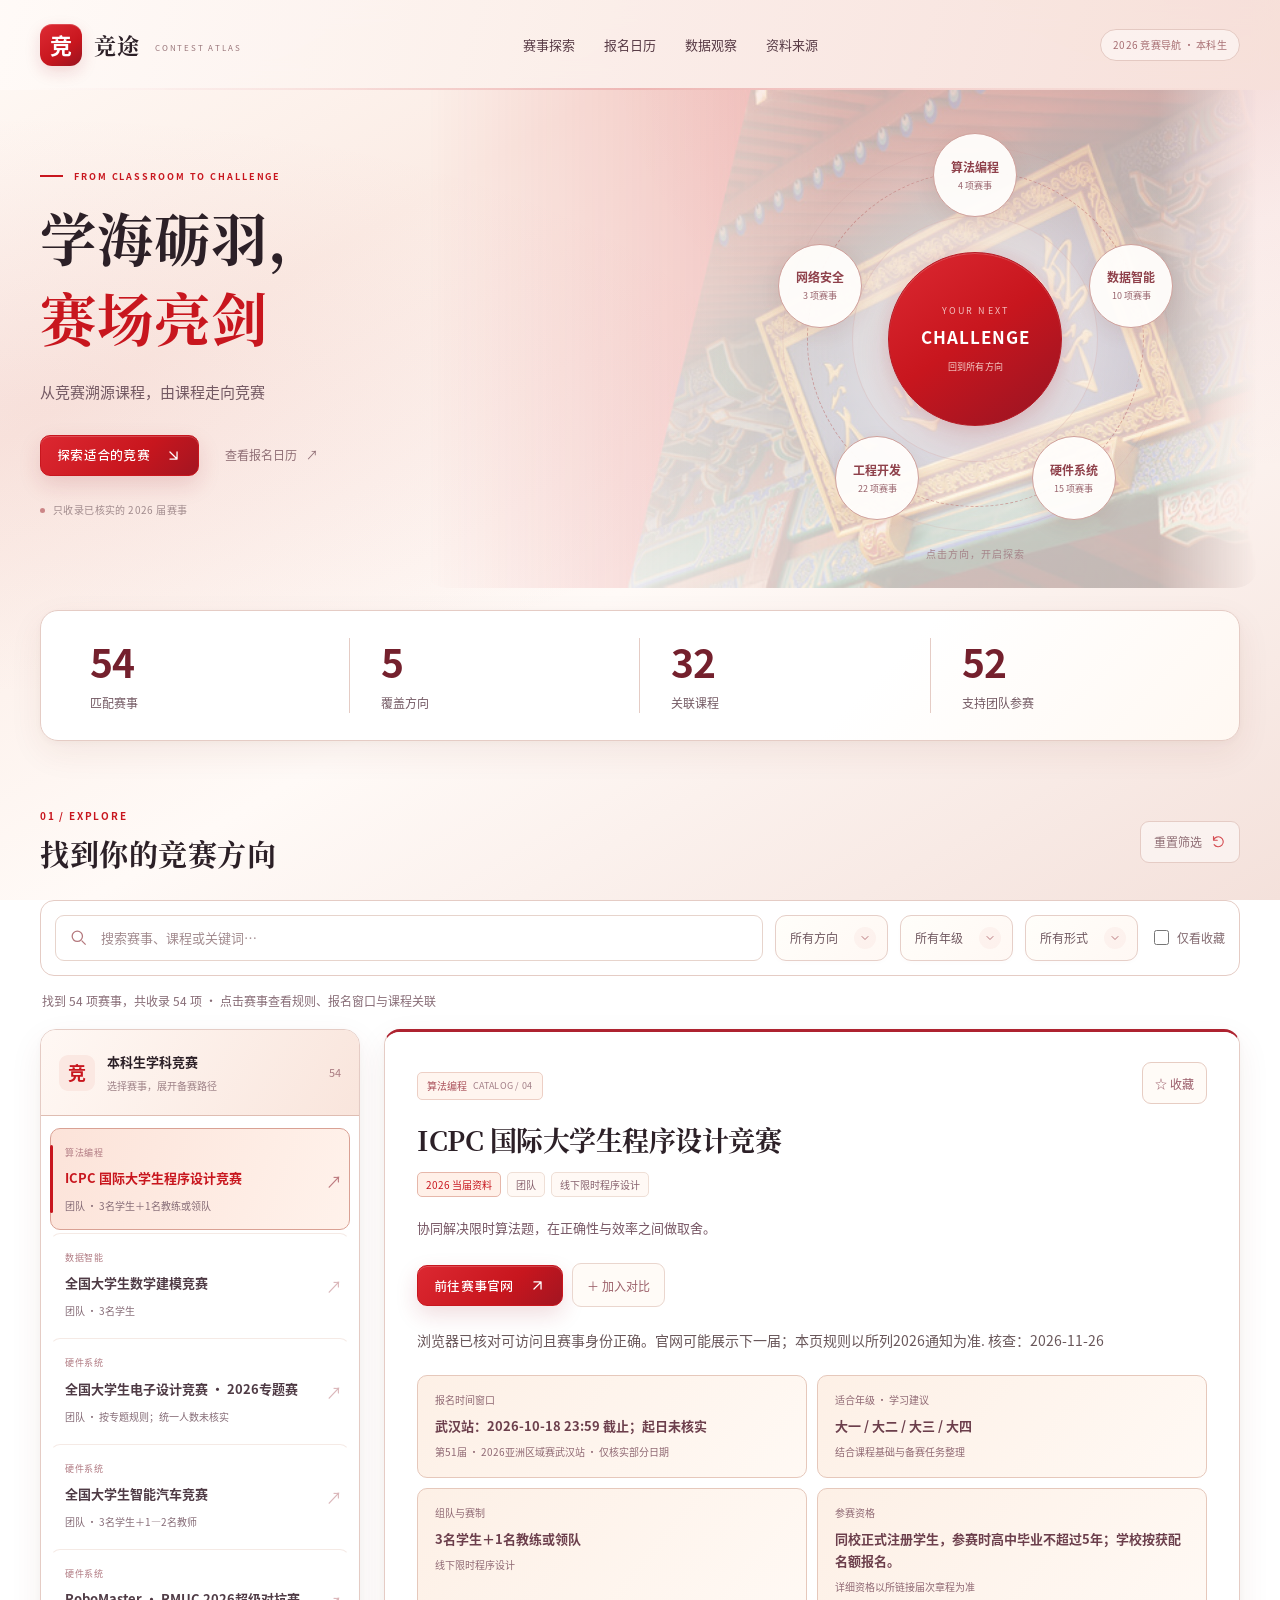
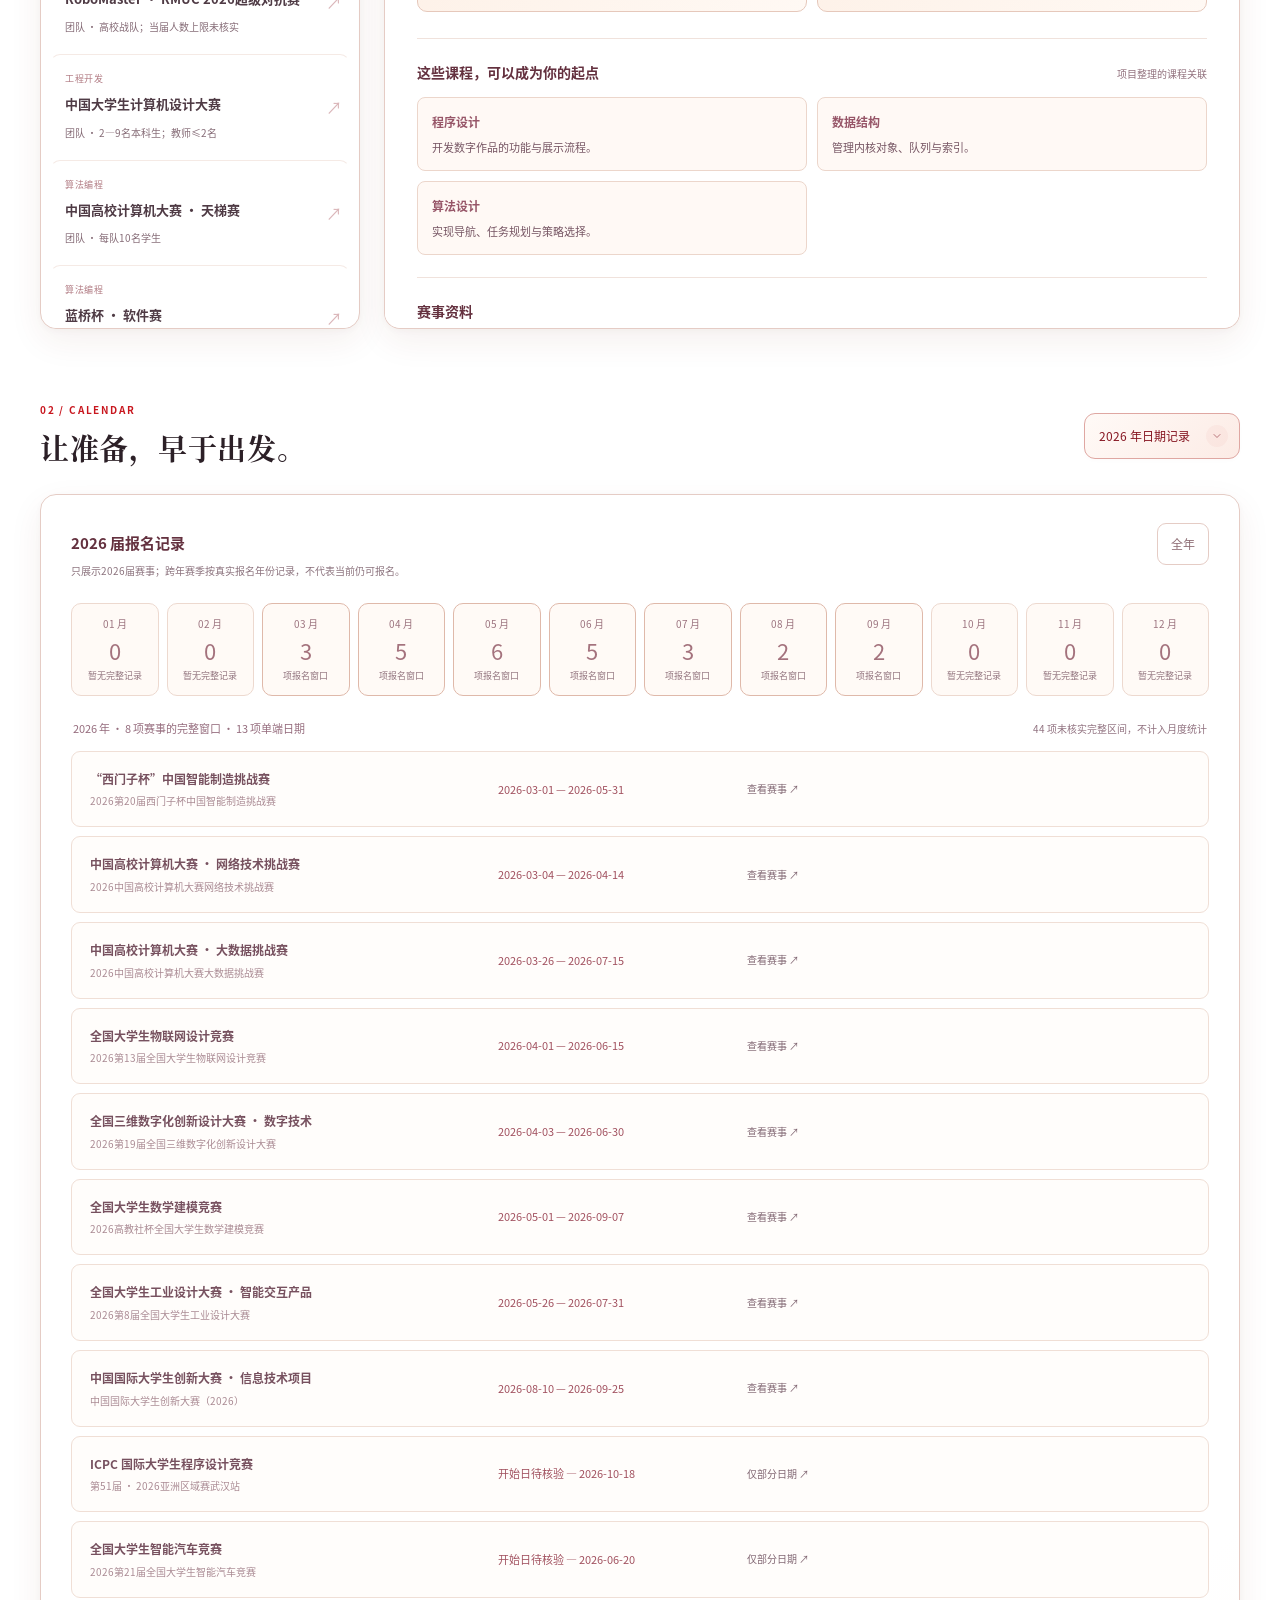
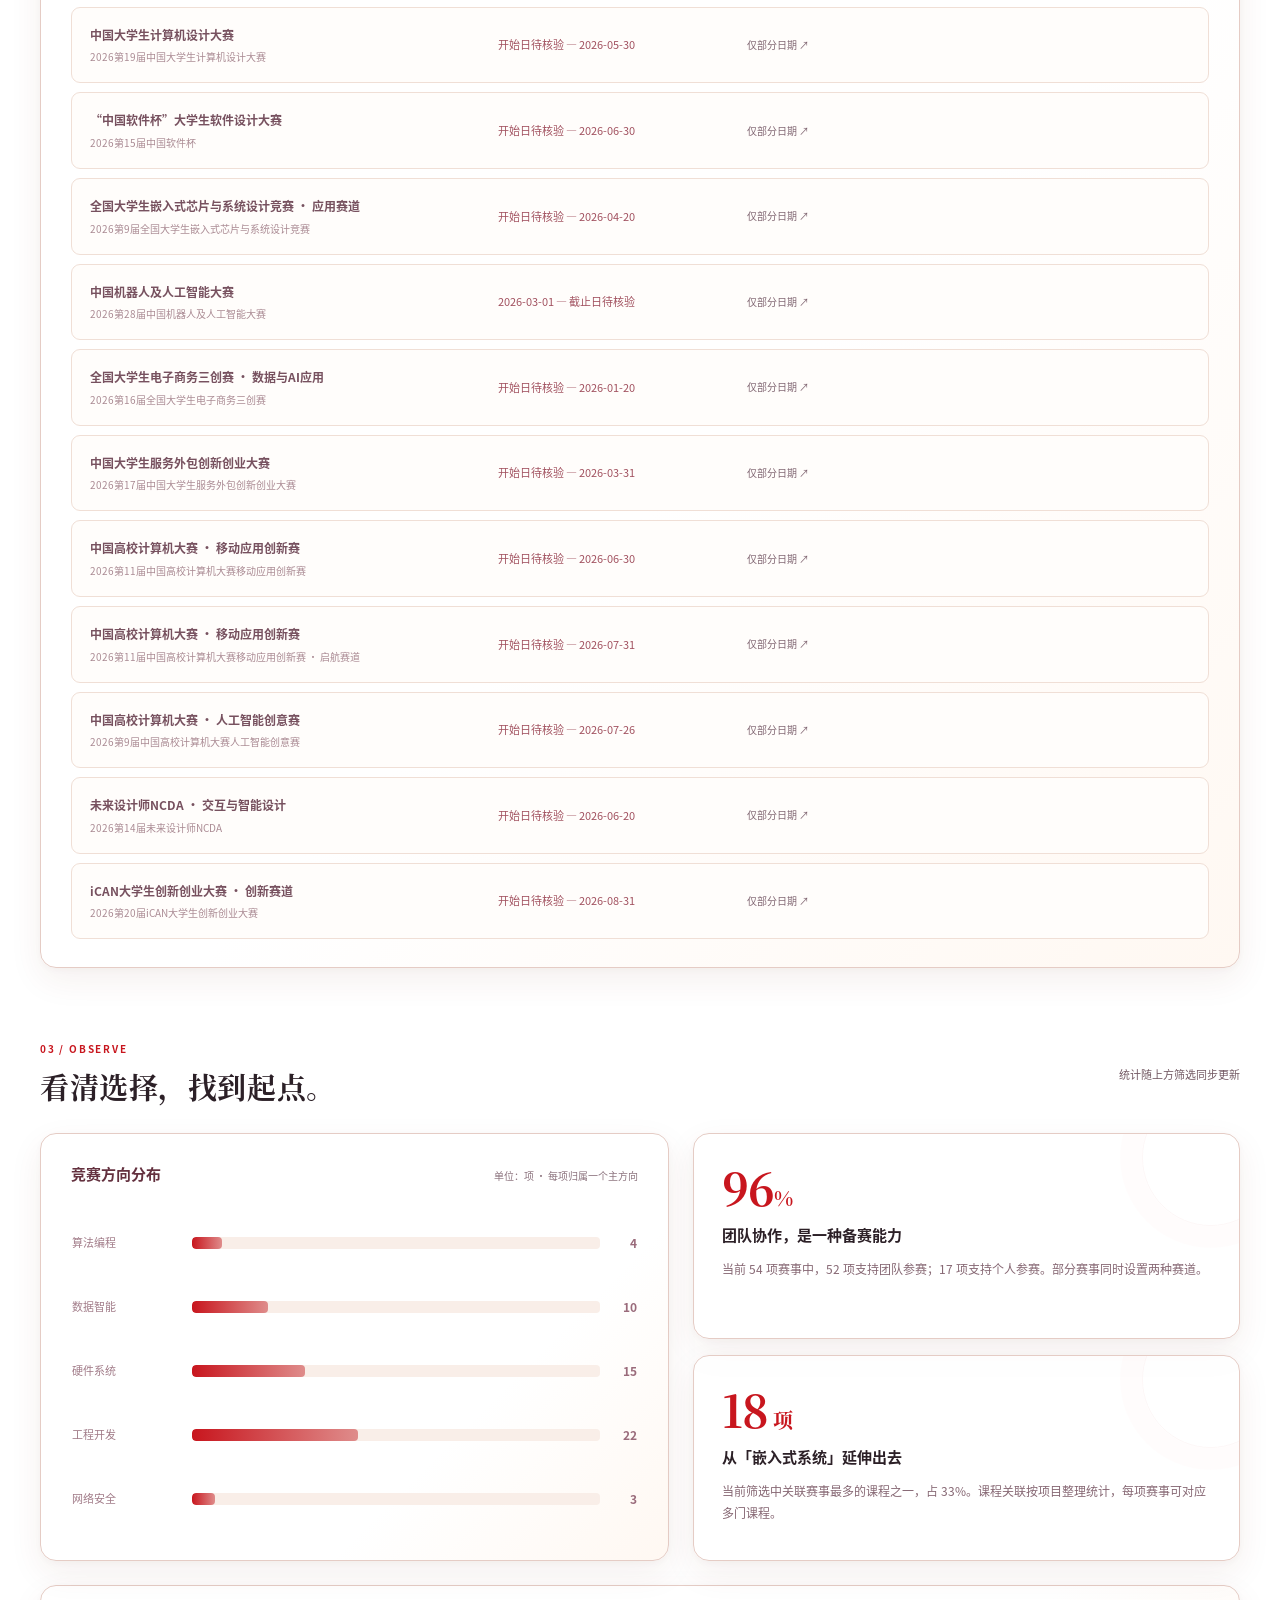
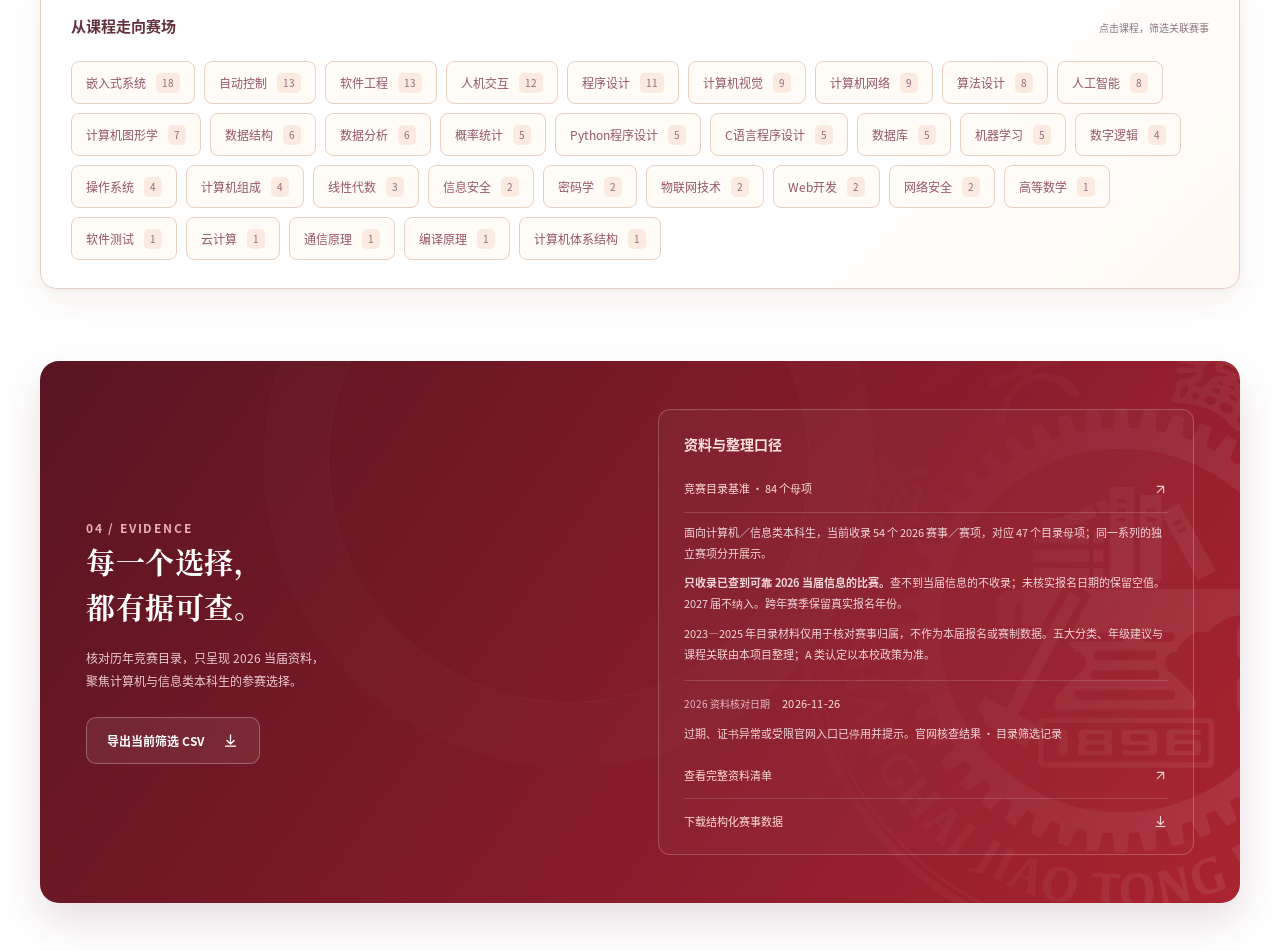
==== commit fdf606ca: "Refresh Jingtu with verified 2026 competition editions and disable unavailable official links" ====
--- a/index.html
+++ b/index.html
@@ -2,20 +2,20 @@
 <html lang="zh-CN">
 <head><meta charset="utf-8"><meta name="viewport" content="width=device-width,initial-scale=1"><meta name="theme-color" content="#C8161E"><meta name="description" content="竞途：面向计算机与信息类本科生的学科竞赛导航，探索赛事、报名窗口与课程关联。"><title>竞途 · 本科生竞赛导航</title><link rel="icon" href="assets/favicon.svg" type="image/svg+xml"><link rel="preload" href="assets/fonts/noto-serif-sc-bold.woff2?v=10" as="font" type="font/woff2" crossorigin><link rel="stylesheet" href="style.css?v=22"></head>
 <body id="top">
-<header><a class="brand" href="#top"><b class="brandmark">竞</b><strong>竞途 <span>CONTEST ATLAS</span></strong></a><nav aria-label="主导航"><a href="#explore">赛事探索</a><a href="#calendar">报名日历</a><a href="#analysis">数据观察</a><a href="#sources">资料来源</a></nav><span class="edition">2023 竞赛导航 · 本科生</span></header>
+<header><a class="brand" href="#top"><b class="brandmark">竞</b><strong>竞途 <span>CONTEST ATLAS</span></strong></a><nav aria-label="主导航"><a href="#explore">赛事探索</a><a href="#calendar">报名日历</a><a href="#analysis">数据观察</a><a href="#sources">资料来源</a></nav><span class="edition">2026 竞赛导航 · 本科生</span></header>
 <main>
-<section class="hero"><div class="hero-copy"><p class="eyebrow">FROM CLASSROOM TO CHALLENGE</p><h1>学海砺羽，<br><em>赛场亮剑</em></h1><p class="intro">从竞赛溯源课程，由课程走向竞赛</p><div class="hero-actions"><a class="primary" href="#explore">探索适合的竞赛 <img src="assets/icons/explore.svg" width="17" height="17" alt=""></a><a class="textbutton" href="#calendar">查看报名日历 <span aria-hidden="true">↗</span></a></div><div class="hero-caption"><span class="tiny-dot"></span> 2023 榜单与届次资料</div></div><div class="orbit" aria-label="竞赛方向快捷入口"><div class="orbit-ring r1"></div><div class="orbit-ring r2"></div><div class="orbit-ring r3"></div><button type="button" class="orbit-center" data-orbit-all aria-label="回到所有方向"><span>YOUR NEXT</span><b>CHALLENGE</b><small>回到所有方向</small></button><div id="orbitNodes"></div><span class="orbit-caption">点击方向，开启探索</span></div></section>
+<section class="hero"><div class="hero-copy"><p class="eyebrow">FROM CLASSROOM TO CHALLENGE</p><h1>学海砺羽，<br><em>赛场亮剑</em></h1><p class="intro">从竞赛溯源课程，由课程走向竞赛</p><div class="hero-actions"><a class="primary" href="#explore">探索适合的竞赛 <img src="assets/icons/explore.svg" width="17" height="17" alt=""></a><a class="textbutton" href="#calendar">查看报名日历 <span aria-hidden="true">↗</span></a></div><div class="hero-caption"><span class="tiny-dot"></span> 只收录已核实的 2026 届赛事</div></div><div class="orbit" aria-label="竞赛方向快捷入口"><div class="orbit-ring r1"></div><div class="orbit-ring r2"></div><div class="orbit-ring r3"></div><button type="button" class="orbit-center" data-orbit-all aria-label="回到所有方向"><span>YOUR NEXT</span><b>CHALLENGE</b><small>回到所有方向</small></button><div id="orbitNodes"></div><span class="orbit-caption">点击方向，开启探索</span></div></section>
 <section class="stats" aria-label="当前筛选的数据概况"><div><strong id="statTotal">—</strong><span>匹配赛事</span></div><div><strong id="statCategories">—</strong><span>覆盖方向</span></div><div><strong id="statCourses">—</strong><span>关联课程</span></div><div><strong id="statTeam">—</strong><span>支持团队参赛</span></div></section>
 <section id="explore" class="explore"><div class="sectionhead"><div><p class="eyebrow">01 / EXPLORE</p><h2>找到你的竞赛方向</h2></div><button id="reset" class="textbutton">重置筛选 <img src="assets/icons/reset.svg" width="16" height="16" alt=""></button></div>
 <div class="filterbar"><label class="search"><svg width="20" height="20" viewBox="0 0 24 24" fill="none" stroke="currentColor" stroke-width="1.6" aria-hidden="true"><circle cx="10.5" cy="10.5" r="6.5"/><path d="m16 16 5 5"/></svg><input id="search" type="search" placeholder="搜索赛事、课程或关键词…" aria-label="搜索赛事、课程或关键词"></label><select id="category" aria-label="竞赛方向"><option value="">所有方向</option></select><select id="grade" aria-label="适合年级"><option value="">所有年级</option><option value="1">大一</option><option value="2">大二</option><option value="3">大三</option><option value="4">大四</option></select><select id="format" aria-label="参赛形式"><option value="">所有形式</option><option value="个人">个人</option><option value="团队">团队</option></select><label class="check"><input type="checkbox" id="savedOnly"> 仅看收藏</label></div>
 <div id="activeCourse" class="active-course" hidden><span>课程筛选</span><button id="clearCourse" class="course-chip" aria-label="清除课程筛选"></button></div>
 <p id="resultStatus" class="status" role="status" aria-live="polite"></p>
 <div class="workspace"><aside class="listpanel"><div class="listroot"><b>竞</b><div>本科生学科竞赛<small>选择赛事，展开备赛路径</small></div><span id="listCount"></span></div><div id="contestList" class="contest-list" aria-label="赛事列表"></div></aside><article id="detail" class="detail" tabindex="-1" aria-label="赛事详情"></article></div></section>
-<section id="calendar"><div class="sectionhead"><div><p class="eyebrow">02 / CALENDAR</p><h2>让准备，早于出发。</h2></div><select id="calendarYear" aria-label="报名参考届次"></select></div><div class="calendarbox"><div class="charthead"><div><h3>2023 届报名档案</h3><p>点击月份查看历史报名窗口；跨年报名按实际日期所在年份展示。</p></div><button id="clearMonth" class="textbutton">全年</button></div><div id="monthGrid" class="month-grid" aria-label="按月查看报名窗口"></div><div id="calendarList" class="calendar-list" aria-live="polite"></div></div></section>
+<section id="calendar"><div class="sectionhead"><div><p class="eyebrow">02 / CALENDAR</p><h2>让准备，早于出发。</h2></div><select id="calendarYear" aria-label="报名参考届次"></select></div><div class="calendarbox"><div class="charthead"><div><h3>2026 届报名记录</h3><p>只展示2026届赛事；跨年赛季按真实报名年份记录，不代表当前仍可报名。</p></div><button id="clearMonth" class="textbutton">全年</button></div><div id="monthGrid" class="month-grid" aria-label="按月查看报名窗口"></div><div id="calendarList" class="calendar-list" aria-live="polite"></div></div></section>
 <section id="analysis"><div class="sectionhead"><div><p class="eyebrow">03 / OBSERVE</p><h2>看清选择，找到起点。</h2></div><span class="muted">统计随上方筛选同步更新</span></div><div class="analysisgrid"><div class="chartbox"><div class="charthead"><h3>竞赛方向分布</h3><span>单位：项 · 每项归属一个主方向</span></div><div id="categoryChart" class="bar-chart"></div></div><div id="insights" class="insights"></div></div><div class="coursebox"><div class="charthead"><h3>从课程走向赛场</h3><span>点击课程，筛选关联赛事</span></div><div id="courseCloud" class="course-cloud"></div></div></section>
-<section id="sources" class="sources"><img class="source-watermark" src="assets/sjtu-emblem.png" width="2805" height="2806" alt="" aria-hidden="true"><div><p class="eyebrow">04 / EVIDENCE</p><h2>每一个选择，<br>都有据可查。</h2><p>以中国高等教育学会 2023 竞赛榜单为框架，<br>聚焦计算机与信息类本科生的参赛选择。</p><button id="export" class="primary">导出当前筛选 CSV <img src="assets/icons/download.svg" width="17" height="17" alt=""></button></div><div class="source-card"><h3>资料与整理口径</h3><div id="sourceSummary"></div><a href="sources.md" target="_blank" rel="noopener" class="source-link">查看完整资料清单 <img src="assets/icons/external.svg" width="15" height="15" alt=""></a><a href="data.json" download class="source-link">下载结构化赛事数据 <img src="assets/icons/download.svg" width="15" height="15" alt=""></a></div></section>
+<section id="sources" class="sources"><img class="source-watermark" src="assets/sjtu-emblem.png" width="2805" height="2806" alt="" aria-hidden="true"><div><p class="eyebrow">04 / EVIDENCE</p><h2>每一个选择，<br>都有据可查。</h2><p>核对历年竞赛目录，只呈现 2026 当届资料，<br>聚焦计算机与信息类本科生的参赛选择。</p><button id="export" class="primary">导出当前筛选 CSV <img src="assets/icons/download.svg" width="17" height="17" alt=""></button></div><div class="source-card"><h3>资料与整理口径</h3><div id="sourceSummary"></div><a href="sources.md" target="_blank" rel="noopener" class="source-link">查看完整资料清单 <img src="assets/icons/external.svg" width="15" height="15" alt=""></a><a href="data.json" download class="source-link">下载结构化赛事数据 <img src="assets/icons/download.svg" width="15" height="15" alt=""></a></div></section>
 </main>
 <div id="compareTray" class="compare-tray" hidden><div><strong>赛事对比</strong><span id="compareCount"></span></div><div id="compareNames"></div><button id="clearCompare" class="textbutton">清空</button><button id="openCompare" class="primary">查看对比 <span aria-hidden="true">↗</span></button></div>
 <dialog id="compareDialog" class="compare-dialog" aria-labelledby="compareTitle"><div class="dialog-head"><div><p class="eyebrow">COMPARE / YOUR CHOICES</p><h2 id="compareTitle">并排看，选得更清楚。</h2></div><button id="closeCompare" class="closebutton" aria-label="关闭赛事对比">关闭 ×</button></div><div id="compareTable" class="compare-table"></div></dialog>
-<div id="toast" role="status" aria-live="polite"></div><script src="data.js?v=12"></script><script src="app.js?v=21"></script><script src="dropdowns.js?v=20"></script>
+<div id="toast" role="status" aria-live="polite"></div><script src="data.js?v=20261126"></script><script src="app.js?v=20261126"></script><script src="dropdowns.js?v=20"></script>
 </body></html>
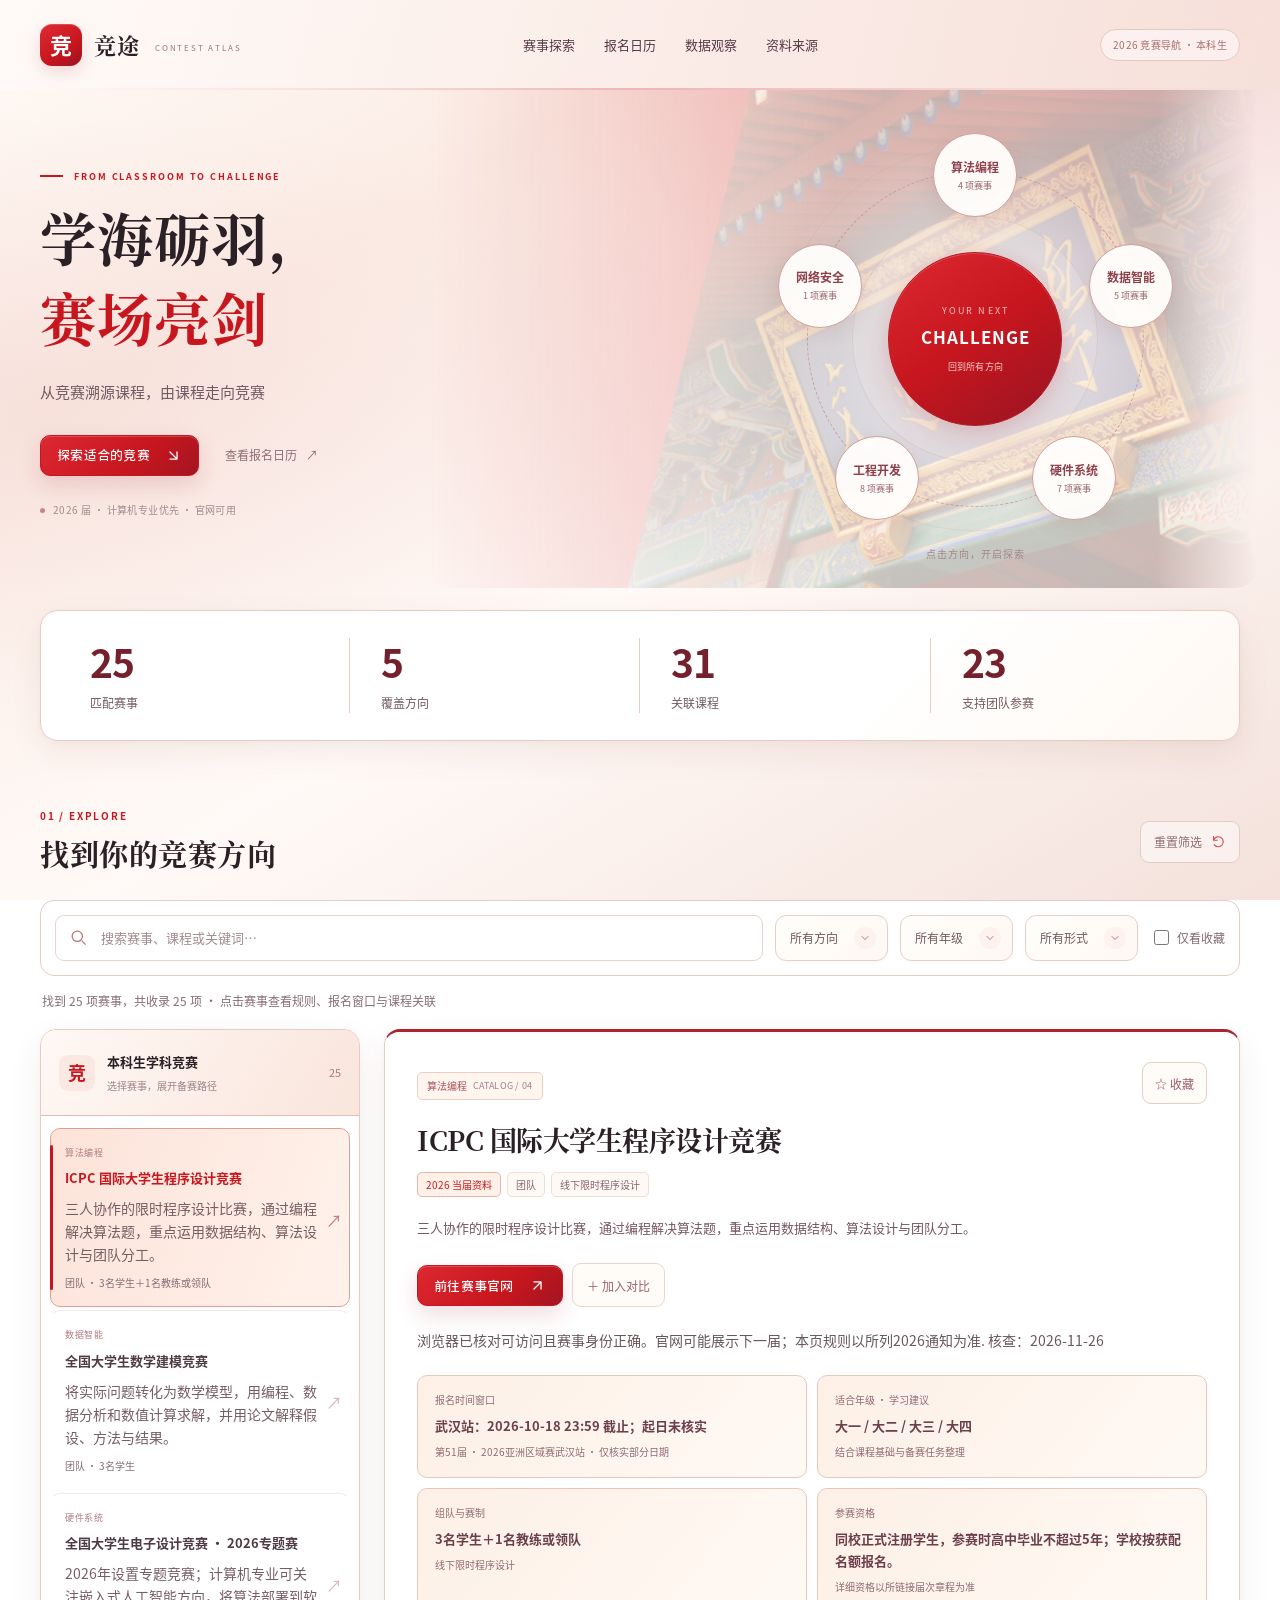
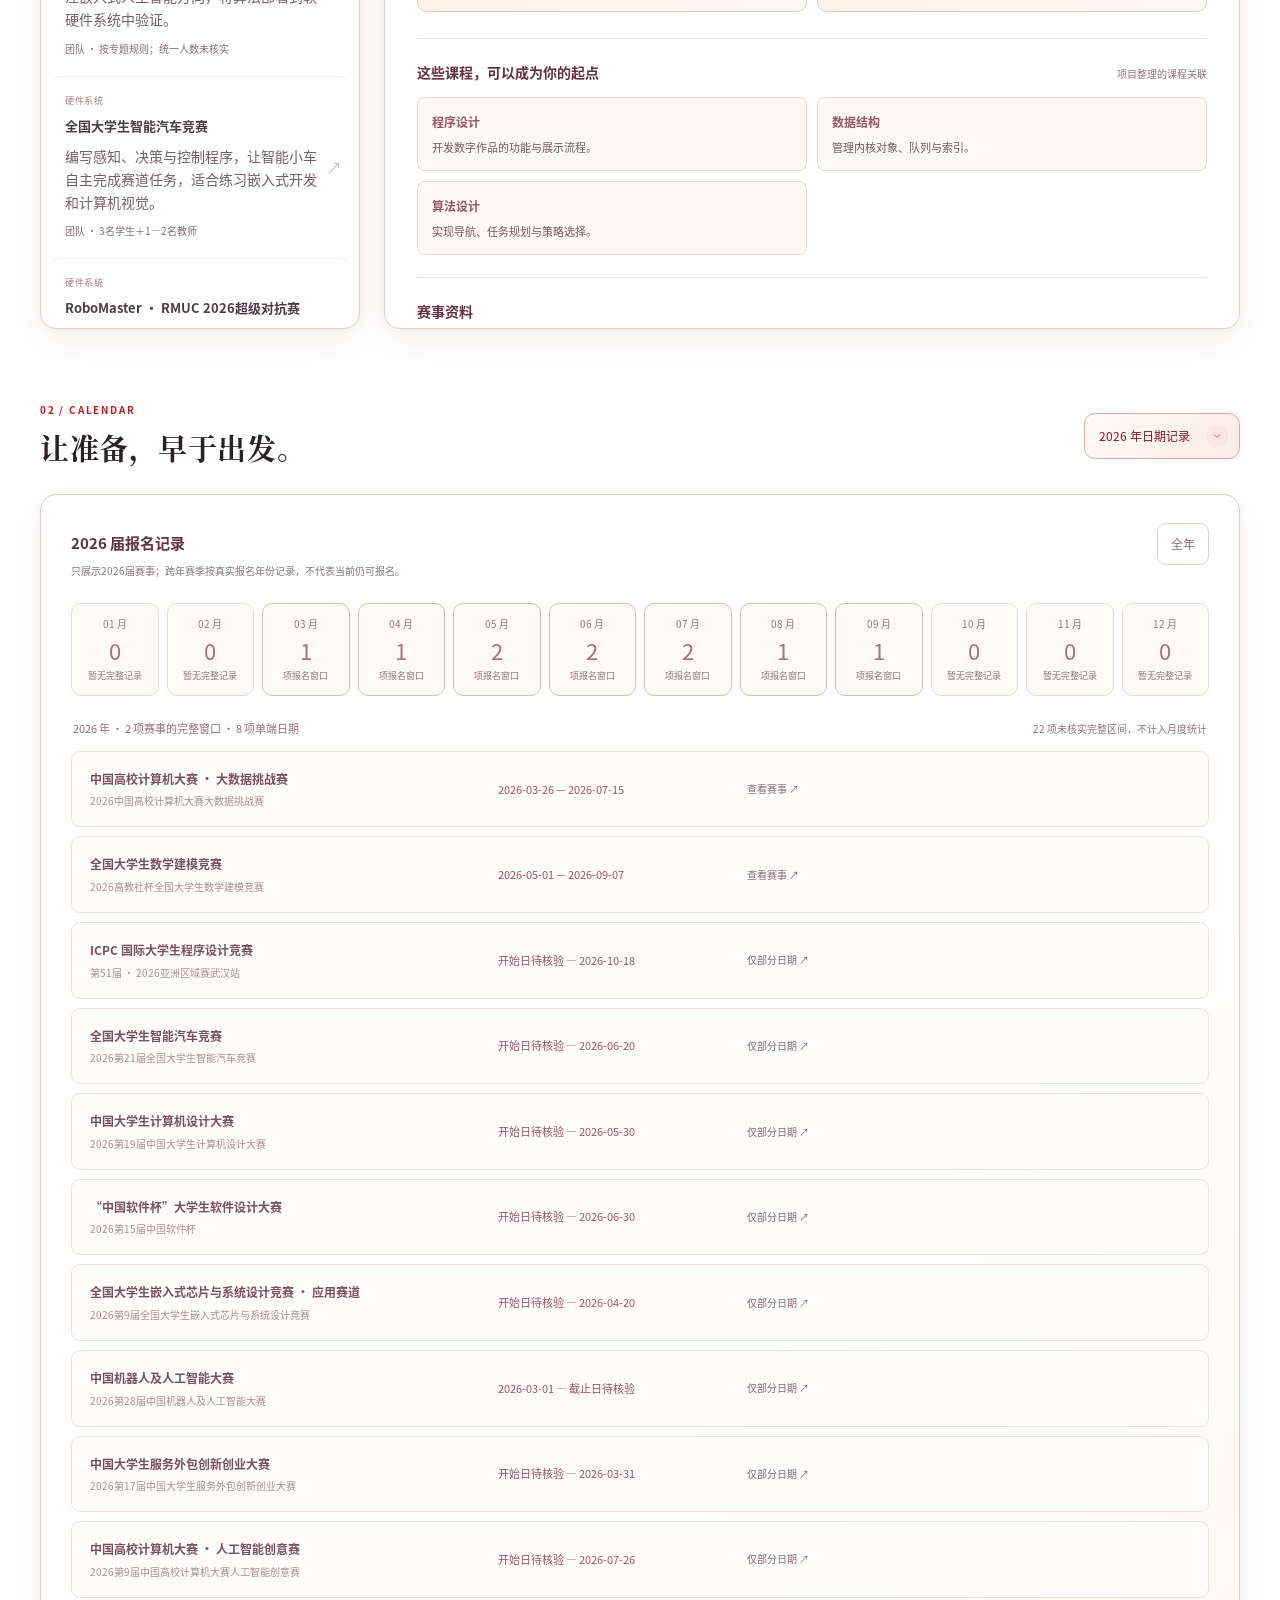
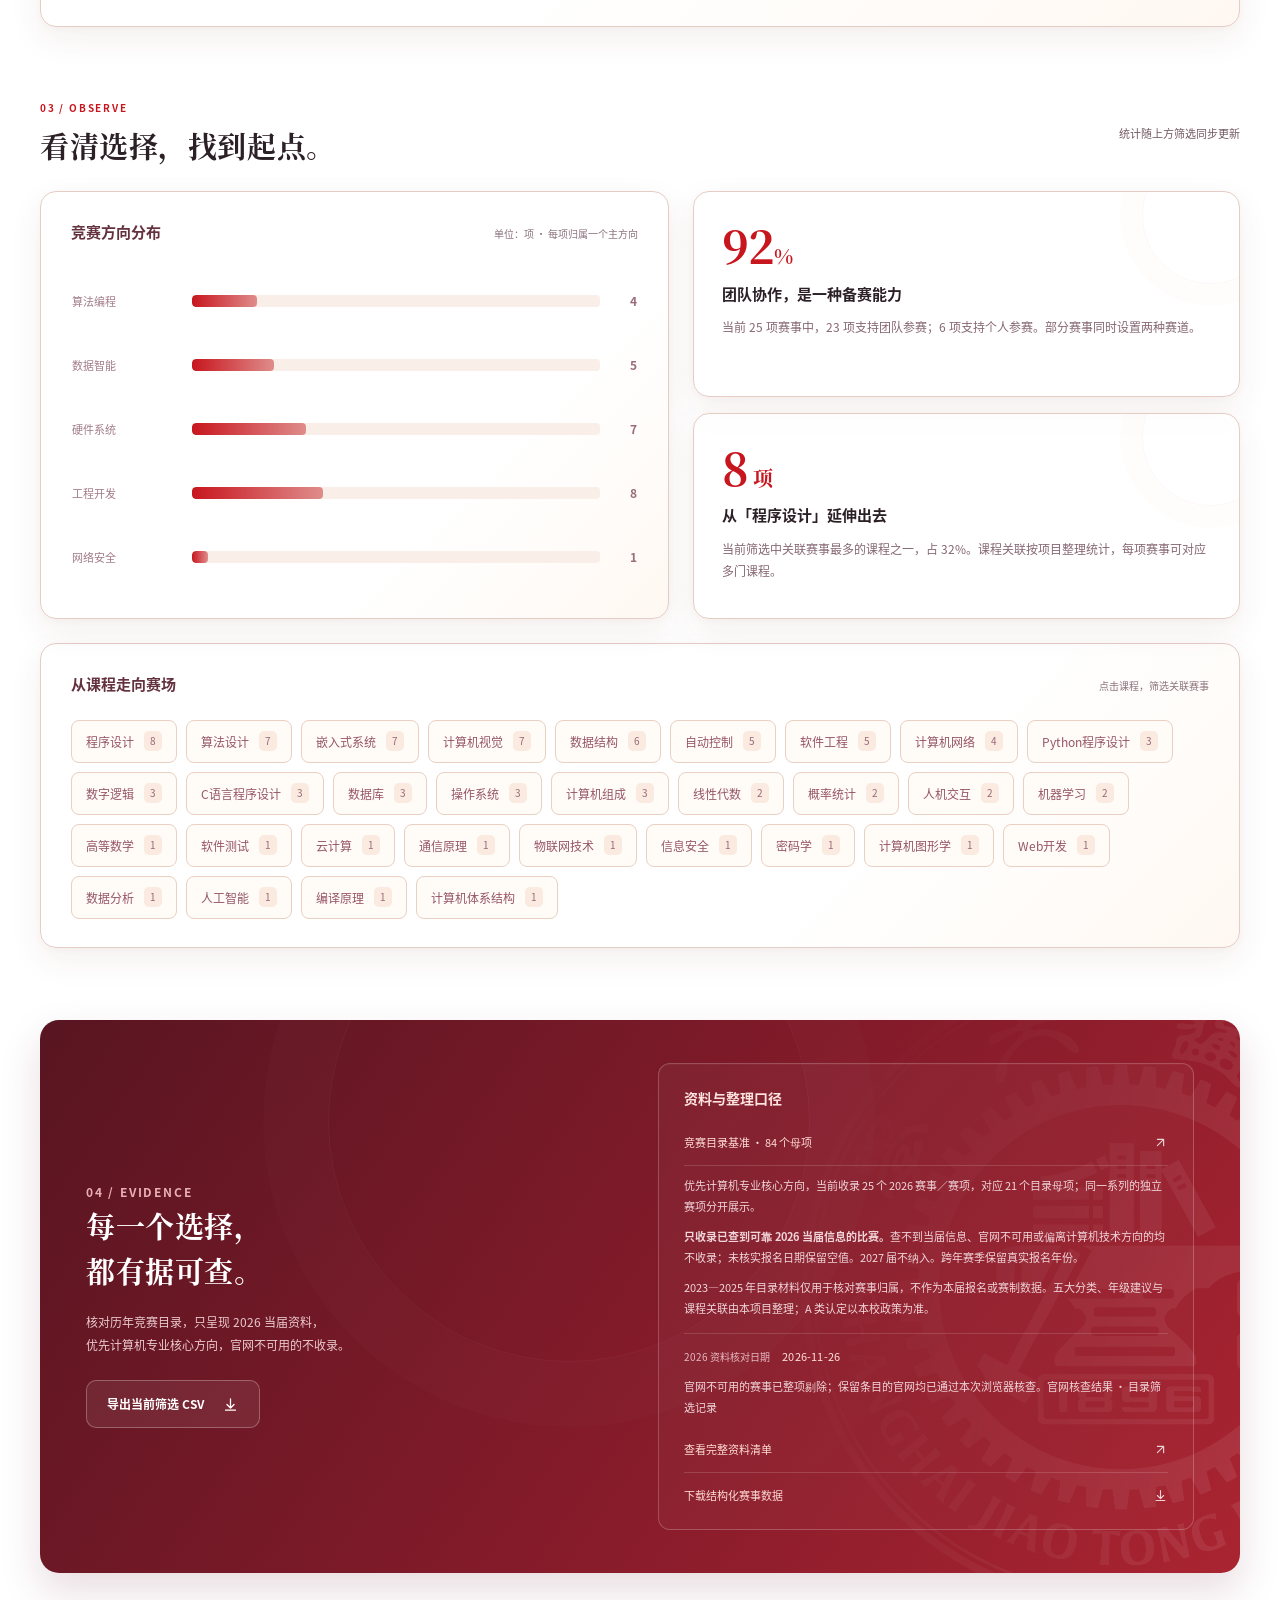
==== commit 480326f2: "Focus on CS competitions, exclude unavailable sites, and add brief introductions" ====
--- a/index.html
+++ b/index.html
@@ -4,7 +4,7 @@
 <body id="top">
 <header><a class="brand" href="#top"><b class="brandmark">竞</b><strong>竞途 <span>CONTEST ATLAS</span></strong></a><nav aria-label="主导航"><a href="#explore">赛事探索</a><a href="#calendar">报名日历</a><a href="#analysis">数据观察</a><a href="#sources">资料来源</a></nav><span class="edition">2026 竞赛导航 · 本科生</span></header>
 <main>
-<section class="hero"><div class="hero-copy"><p class="eyebrow">FROM CLASSROOM TO CHALLENGE</p><h1>学海砺羽，<br><em>赛场亮剑</em></h1><p class="intro">从竞赛溯源课程，由课程走向竞赛</p><div class="hero-actions"><a class="primary" href="#explore">探索适合的竞赛 <img src="assets/icons/explore.svg" width="17" height="17" alt=""></a><a class="textbutton" href="#calendar">查看报名日历 <span aria-hidden="true">↗</span></a></div><div class="hero-caption"><span class="tiny-dot"></span> 只收录已核实的 2026 届赛事</div></div><div class="orbit" aria-label="竞赛方向快捷入口"><div class="orbit-ring r1"></div><div class="orbit-ring r2"></div><div class="orbit-ring r3"></div><button type="button" class="orbit-center" data-orbit-all aria-label="回到所有方向"><span>YOUR NEXT</span><b>CHALLENGE</b><small>回到所有方向</small></button><div id="orbitNodes"></div><span class="orbit-caption">点击方向，开启探索</span></div></section>
+<section class="hero"><div class="hero-copy"><p class="eyebrow">FROM CLASSROOM TO CHALLENGE</p><h1>学海砺羽，<br><em>赛场亮剑</em></h1><p class="intro">从竞赛溯源课程，由课程走向竞赛</p><div class="hero-actions"><a class="primary" href="#explore">探索适合的竞赛 <img src="assets/icons/explore.svg" width="17" height="17" alt=""></a><a class="textbutton" href="#calendar">查看报名日历 <span aria-hidden="true">↗</span></a></div><div class="hero-caption"><span class="tiny-dot"></span> 2026 届 · 计算机专业优先 · 官网可用</div></div><div class="orbit" aria-label="竞赛方向快捷入口"><div class="orbit-ring r1"></div><div class="orbit-ring r2"></div><div class="orbit-ring r3"></div><button type="button" class="orbit-center" data-orbit-all aria-label="回到所有方向"><span>YOUR NEXT</span><b>CHALLENGE</b><small>回到所有方向</small></button><div id="orbitNodes"></div><span class="orbit-caption">点击方向，开启探索</span></div></section>
 <section class="stats" aria-label="当前筛选的数据概况"><div><strong id="statTotal">—</strong><span>匹配赛事</span></div><div><strong id="statCategories">—</strong><span>覆盖方向</span></div><div><strong id="statCourses">—</strong><span>关联课程</span></div><div><strong id="statTeam">—</strong><span>支持团队参赛</span></div></section>
 <section id="explore" class="explore"><div class="sectionhead"><div><p class="eyebrow">01 / EXPLORE</p><h2>找到你的竞赛方向</h2></div><button id="reset" class="textbutton">重置筛选 <img src="assets/icons/reset.svg" width="16" height="16" alt=""></button></div>
 <div class="filterbar"><label class="search"><svg width="20" height="20" viewBox="0 0 24 24" fill="none" stroke="currentColor" stroke-width="1.6" aria-hidden="true"><circle cx="10.5" cy="10.5" r="6.5"/><path d="m16 16 5 5"/></svg><input id="search" type="search" placeholder="搜索赛事、课程或关键词…" aria-label="搜索赛事、课程或关键词"></label><select id="category" aria-label="竞赛方向"><option value="">所有方向</option></select><select id="grade" aria-label="适合年级"><option value="">所有年级</option><option value="1">大一</option><option value="2">大二</option><option value="3">大三</option><option value="4">大四</option></select><select id="format" aria-label="参赛形式"><option value="">所有形式</option><option value="个人">个人</option><option value="团队">团队</option></select><label class="check"><input type="checkbox" id="savedOnly"> 仅看收藏</label></div>
@@ -13,9 +13,9 @@
 <div class="workspace"><aside class="listpanel"><div class="listroot"><b>竞</b><div>本科生学科竞赛<small>选择赛事，展开备赛路径</small></div><span id="listCount"></span></div><div id="contestList" class="contest-list" aria-label="赛事列表"></div></aside><article id="detail" class="detail" tabindex="-1" aria-label="赛事详情"></article></div></section>
 <section id="calendar"><div class="sectionhead"><div><p class="eyebrow">02 / CALENDAR</p><h2>让准备，早于出发。</h2></div><select id="calendarYear" aria-label="报名参考届次"></select></div><div class="calendarbox"><div class="charthead"><div><h3>2026 届报名记录</h3><p>只展示2026届赛事；跨年赛季按真实报名年份记录，不代表当前仍可报名。</p></div><button id="clearMonth" class="textbutton">全年</button></div><div id="monthGrid" class="month-grid" aria-label="按月查看报名窗口"></div><div id="calendarList" class="calendar-list" aria-live="polite"></div></div></section>
 <section id="analysis"><div class="sectionhead"><div><p class="eyebrow">03 / OBSERVE</p><h2>看清选择，找到起点。</h2></div><span class="muted">统计随上方筛选同步更新</span></div><div class="analysisgrid"><div class="chartbox"><div class="charthead"><h3>竞赛方向分布</h3><span>单位：项 · 每项归属一个主方向</span></div><div id="categoryChart" class="bar-chart"></div></div><div id="insights" class="insights"></div></div><div class="coursebox"><div class="charthead"><h3>从课程走向赛场</h3><span>点击课程，筛选关联赛事</span></div><div id="courseCloud" class="course-cloud"></div></div></section>
-<section id="sources" class="sources"><img class="source-watermark" src="assets/sjtu-emblem.png" width="2805" height="2806" alt="" aria-hidden="true"><div><p class="eyebrow">04 / EVIDENCE</p><h2>每一个选择，<br>都有据可查。</h2><p>核对历年竞赛目录，只呈现 2026 当届资料，<br>聚焦计算机与信息类本科生的参赛选择。</p><button id="export" class="primary">导出当前筛选 CSV <img src="assets/icons/download.svg" width="17" height="17" alt=""></button></div><div class="source-card"><h3>资料与整理口径</h3><div id="sourceSummary"></div><a href="sources.md" target="_blank" rel="noopener" class="source-link">查看完整资料清单 <img src="assets/icons/external.svg" width="15" height="15" alt=""></a><a href="data.json" download class="source-link">下载结构化赛事数据 <img src="assets/icons/download.svg" width="15" height="15" alt=""></a></div></section>
+<section id="sources" class="sources"><img class="source-watermark" src="assets/sjtu-emblem.png" width="2805" height="2806" alt="" aria-hidden="true"><div><p class="eyebrow">04 / EVIDENCE</p><h2>每一个选择，<br>都有据可查。</h2><p>核对历年竞赛目录，只呈现 2026 当届资料，<br>优先计算机专业核心方向，官网不可用的不收录。</p><button id="export" class="primary">导出当前筛选 CSV <img src="assets/icons/download.svg" width="17" height="17" alt=""></button></div><div class="source-card"><h3>资料与整理口径</h3><div id="sourceSummary"></div><a href="sources.md" target="_blank" rel="noopener" class="source-link">查看完整资料清单 <img src="assets/icons/external.svg" width="15" height="15" alt=""></a><a href="data.json" download class="source-link">下载结构化赛事数据 <img src="assets/icons/download.svg" width="15" height="15" alt=""></a></div></section>
 </main>
 <div id="compareTray" class="compare-tray" hidden><div><strong>赛事对比</strong><span id="compareCount"></span></div><div id="compareNames"></div><button id="clearCompare" class="textbutton">清空</button><button id="openCompare" class="primary">查看对比 <span aria-hidden="true">↗</span></button></div>
 <dialog id="compareDialog" class="compare-dialog" aria-labelledby="compareTitle"><div class="dialog-head"><div><p class="eyebrow">COMPARE / YOUR CHOICES</p><h2 id="compareTitle">并排看，选得更清楚。</h2></div><button id="closeCompare" class="closebutton" aria-label="关闭赛事对比">关闭 ×</button></div><div id="compareTable" class="compare-table"></div></dialog>
-<div id="toast" role="status" aria-live="polite"></div><script src="data.js?v=20261126"></script><script src="app.js?v=20261126"></script><script src="dropdowns.js?v=20"></script>
+<div id="toast" role="status" aria-live="polite"></div><script src="data.js?v=20261126cs"></script><script src="app.js?v=20261126cs"></script><script src="dropdowns.js?v=20"></script>
 </body></html>
--- a/style.css
+++ b/style.css
@@ -334,3 +334,6 @@
 
 /* Official entry audit: unavailable links are plain text, never clickable. */
 .official-unavailable{display:inline-flex;align-items:center;border:1px solid #e4c4c4;border-radius:14px;padding:12px 18px;color:#8b2930;background:#fff4f4;font-weight:700}.official-note{font-size:.875rem;line-height:1.7;color:#69575a;margin:10px 0 18px;overflow-wrap:anywhere}.official-note span{white-space:nowrap}.official-note a{color:var(--red,#C8161E);text-decoration:underline}.evidence-unavailable{padding:12px 0;color:#786a6d;border-bottom:1px solid #eee}.evidence-unavailable small{display:block;margin-top:5px;line-height:1.6}
+
+/* Brief, readable introductions for every retained competition. */
+.item-summary{display:block;margin:8px 0;color:#775e64;font-size:14px;line-height:1.65;font-weight:400;overflow-wrap:anywhere}
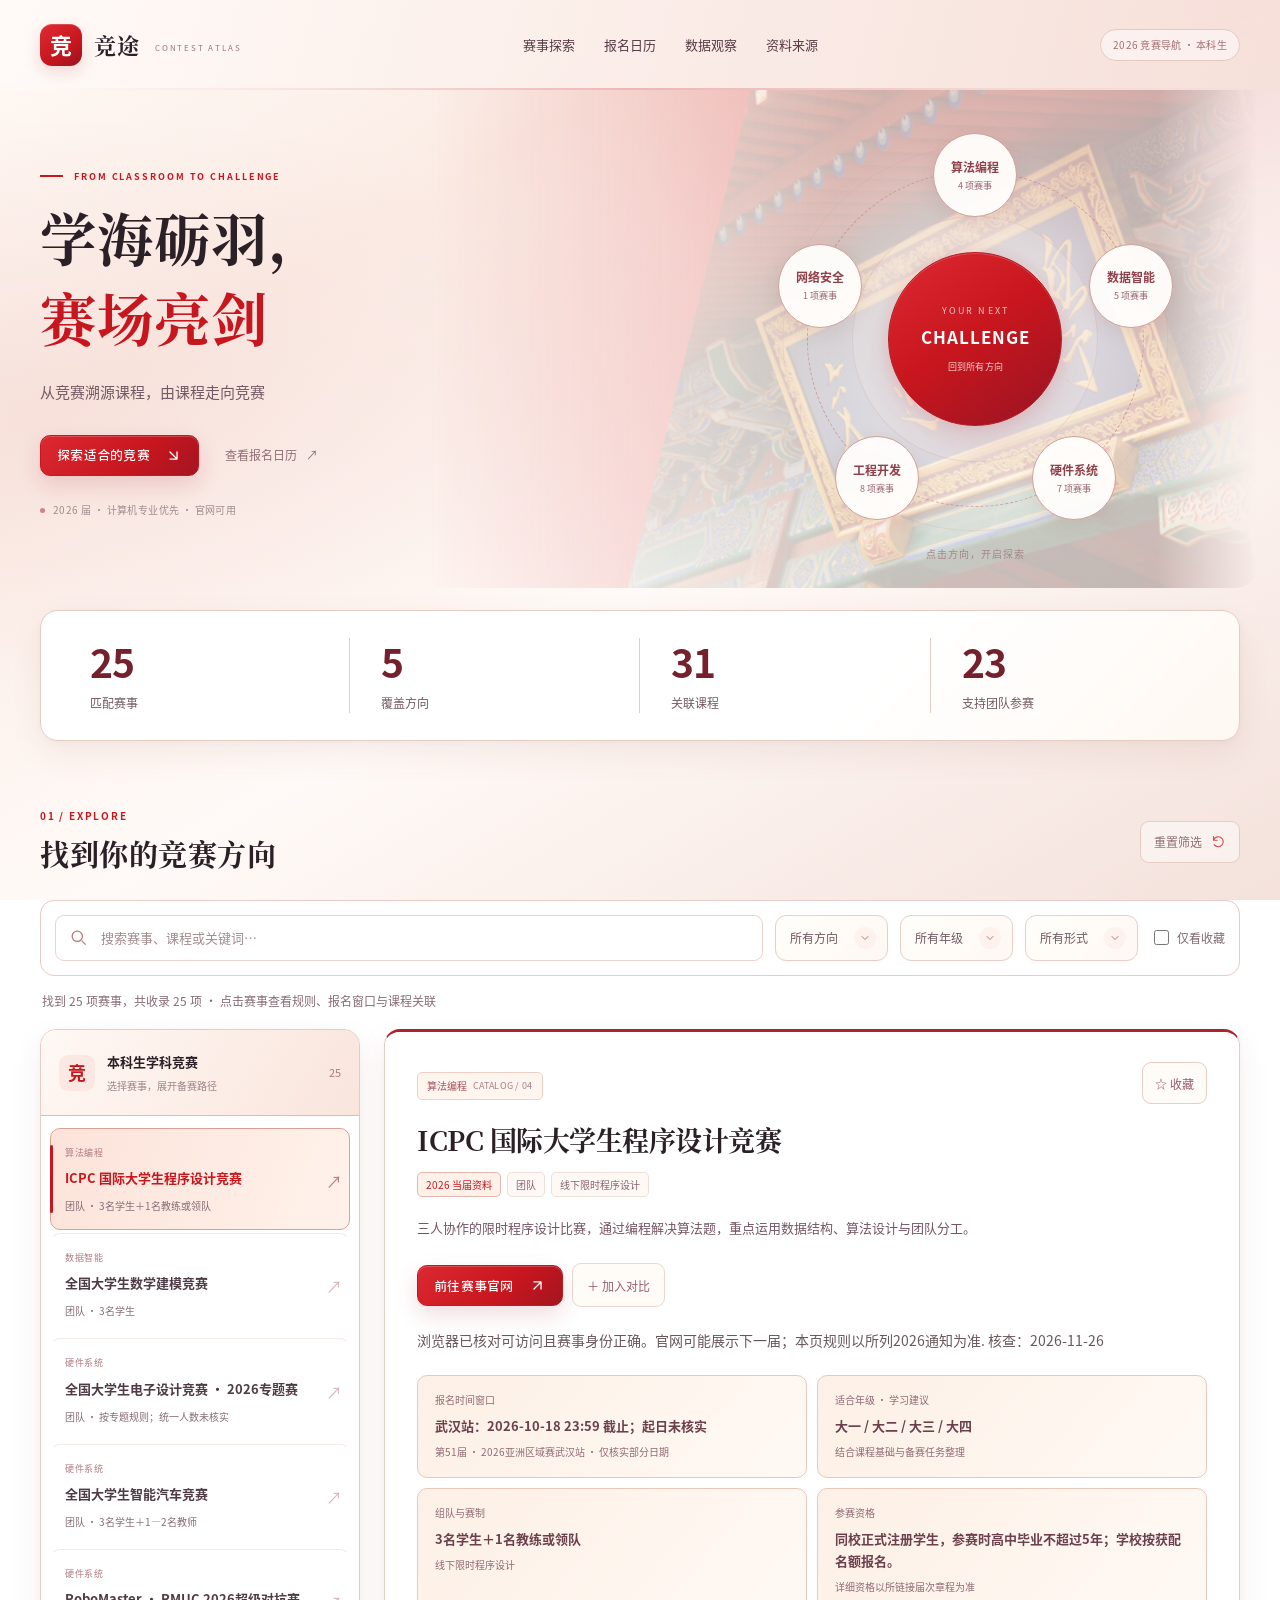
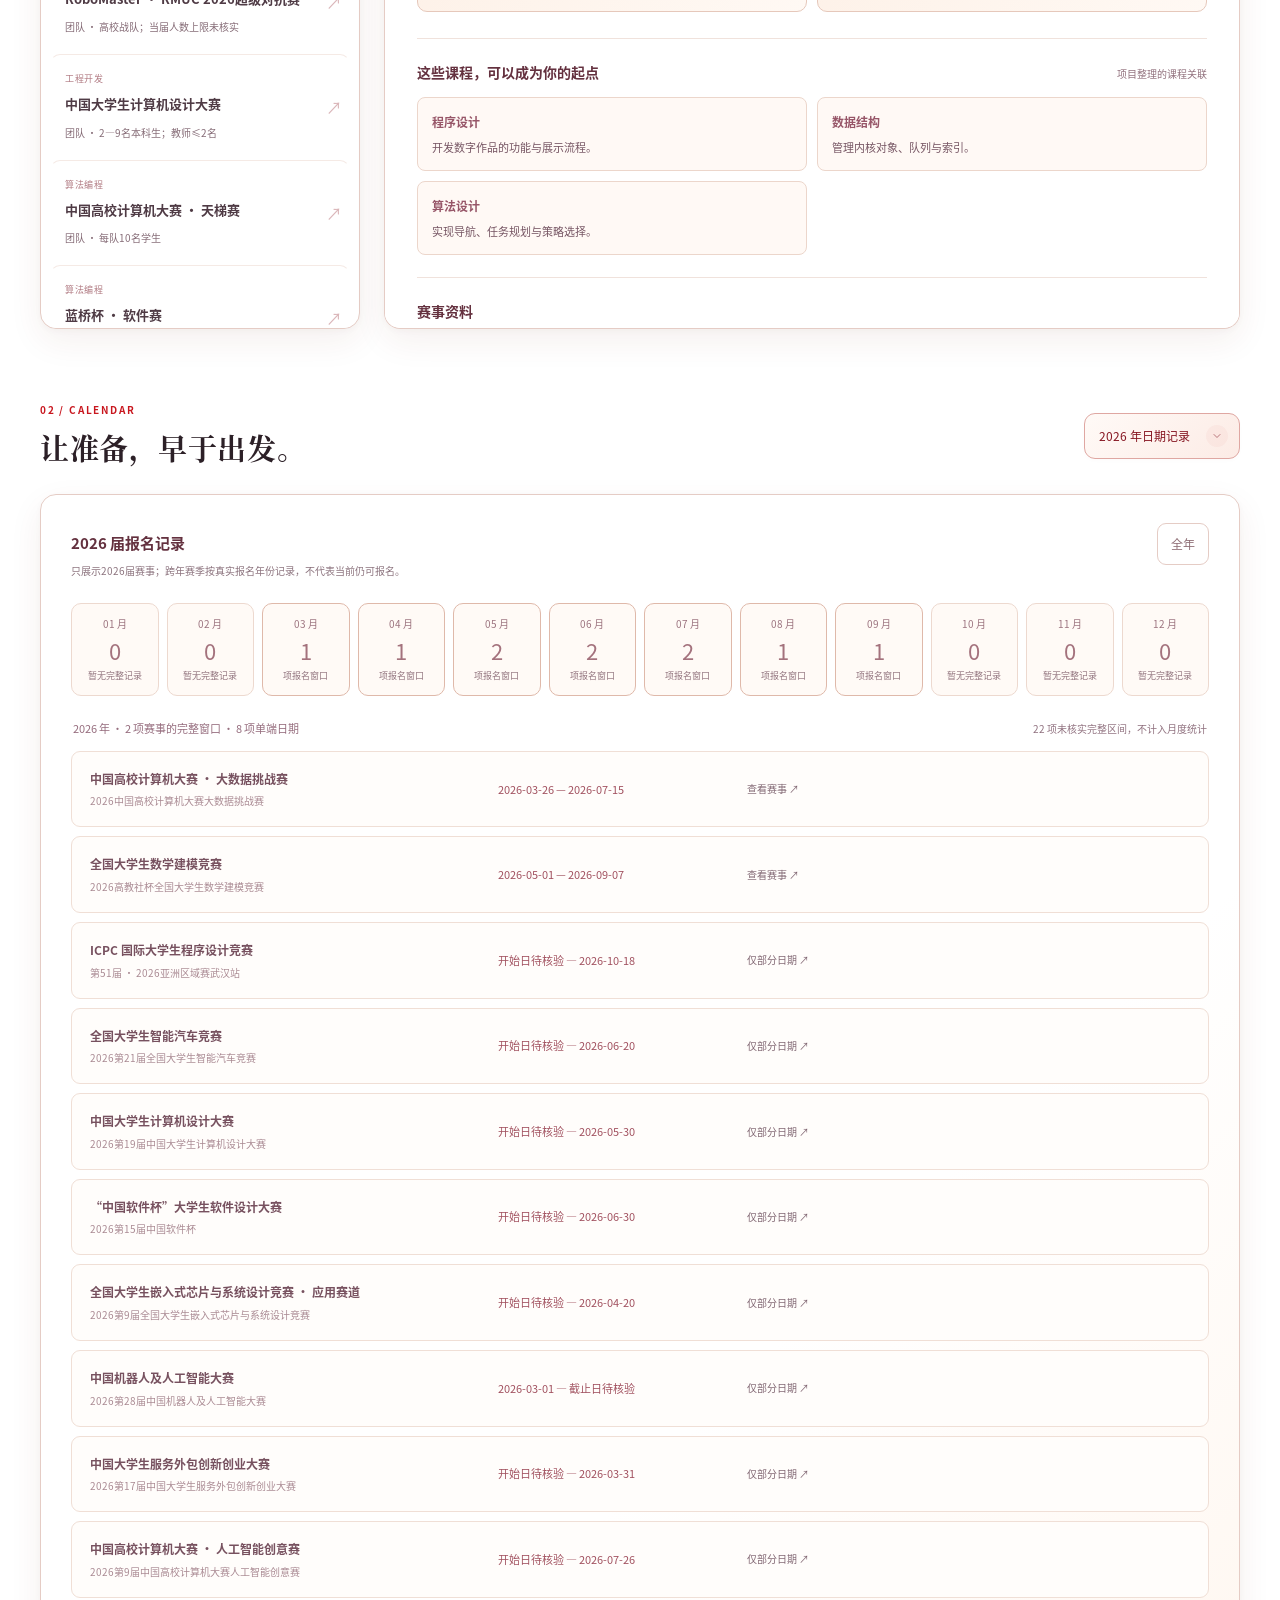
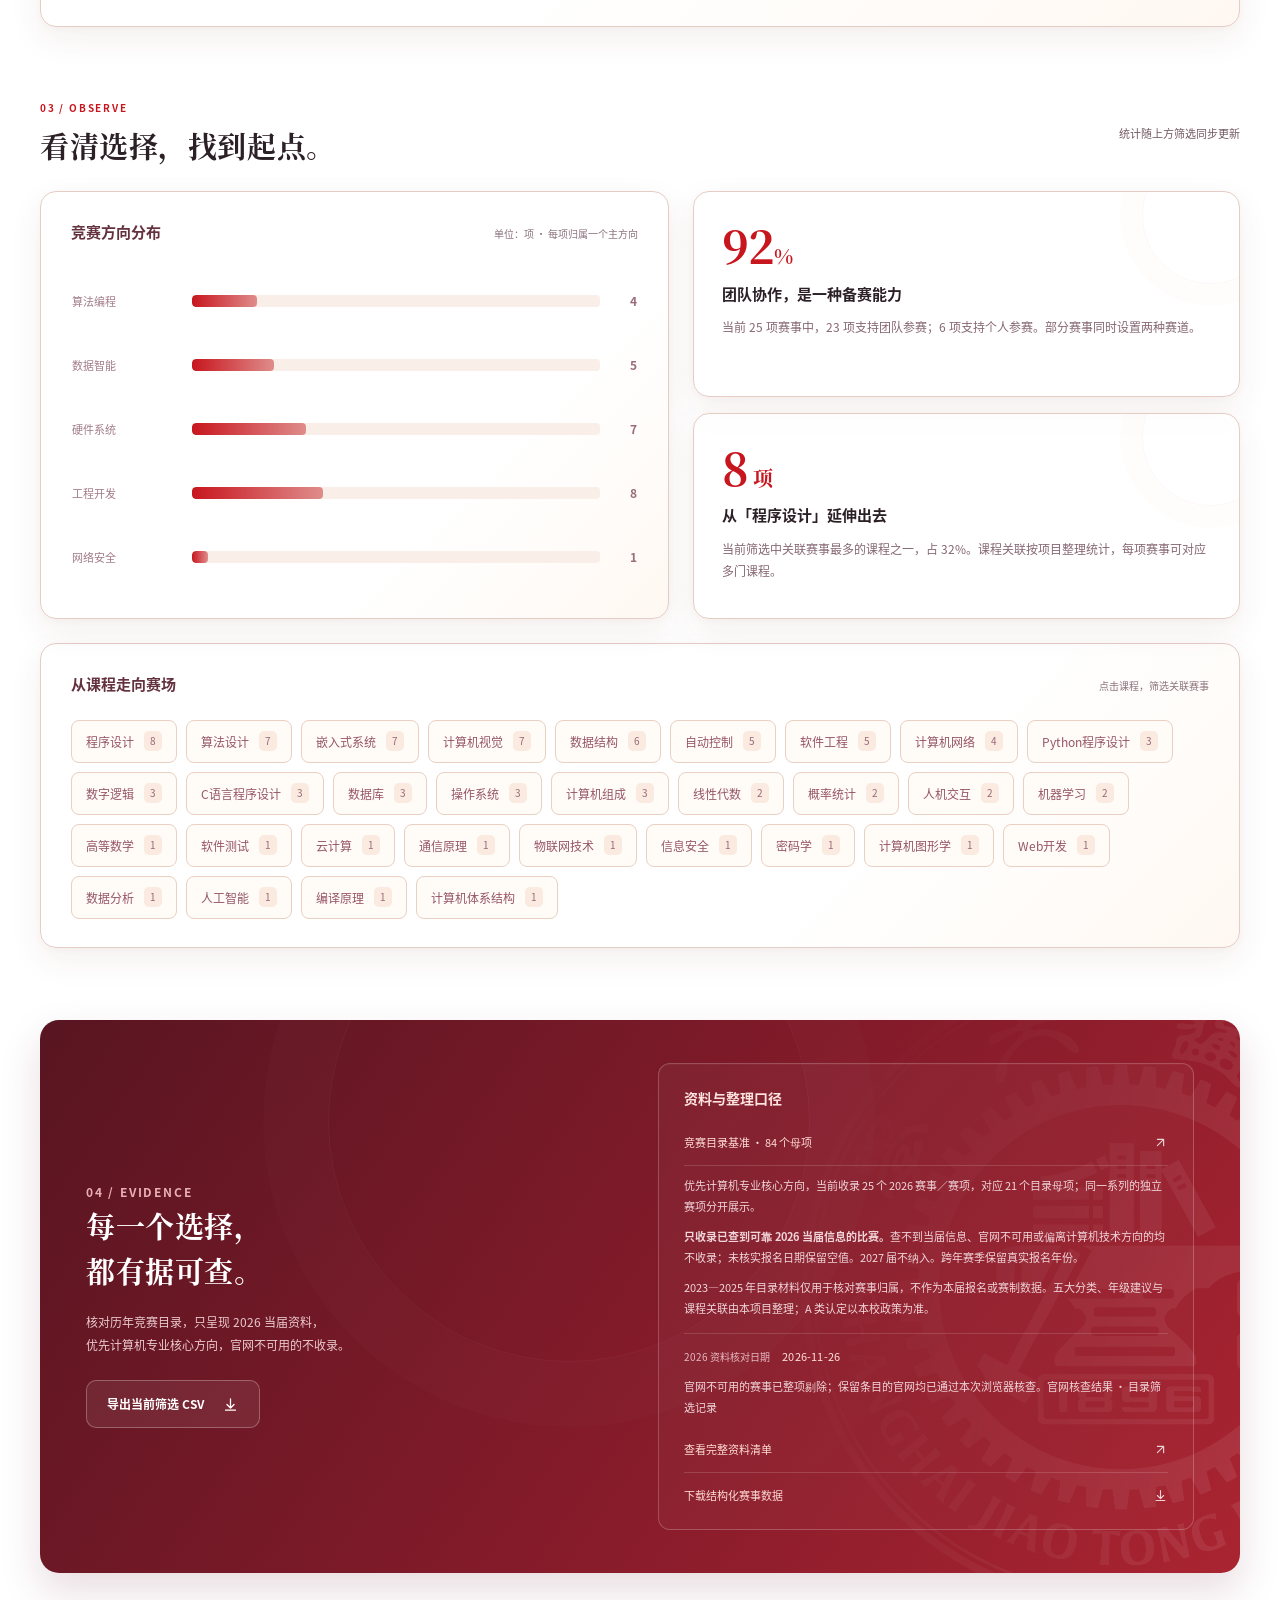
==== commit d3a0ce4b: "Restore compact competition list and keep introductions in detail panel" ====
--- a/index.html
+++ b/index.html
@@ -1,6 +1,6 @@
 <!doctype html>
 <html lang="zh-CN">
-<head><meta charset="utf-8"><meta name="viewport" content="width=device-width,initial-scale=1"><meta name="theme-color" content="#C8161E"><meta name="description" content="竞途：面向计算机与信息类本科生的学科竞赛导航，探索赛事、报名窗口与课程关联。"><title>竞途 · 本科生竞赛导航</title><link rel="icon" href="assets/favicon.svg" type="image/svg+xml"><link rel="preload" href="assets/fonts/noto-serif-sc-bold.woff2?v=10" as="font" type="font/woff2" crossorigin><link rel="stylesheet" href="style.css?v=22"></head>
+<head><meta charset="utf-8"><meta name="viewport" content="width=device-width,initial-scale=1"><meta name="theme-color" content="#C8161E"><meta name="description" content="竞途：面向计算机与信息类本科生的学科竞赛导航，探索赛事、报名窗口与课程关联。"><title>竞途 · 本科生竞赛导航</title><link rel="icon" href="assets/favicon.svg" type="image/svg+xml"><link rel="preload" href="assets/fonts/noto-serif-sc-bold.woff2?v=10" as="font" type="font/woff2" crossorigin><link rel="stylesheet" href="style.css?v=20261126detail"></head>
 <body id="top">
 <header><a class="brand" href="#top"><b class="brandmark">竞</b><strong>竞途 <span>CONTEST ATLAS</span></strong></a><nav aria-label="主导航"><a href="#explore">赛事探索</a><a href="#calendar">报名日历</a><a href="#analysis">数据观察</a><a href="#sources">资料来源</a></nav><span class="edition">2026 竞赛导航 · 本科生</span></header>
 <main>
@@ -17,5 +17,5 @@
 </main>
 <div id="compareTray" class="compare-tray" hidden><div><strong>赛事对比</strong><span id="compareCount"></span></div><div id="compareNames"></div><button id="clearCompare" class="textbutton">清空</button><button id="openCompare" class="primary">查看对比 <span aria-hidden="true">↗</span></button></div>
 <dialog id="compareDialog" class="compare-dialog" aria-labelledby="compareTitle"><div class="dialog-head"><div><p class="eyebrow">COMPARE / YOUR CHOICES</p><h2 id="compareTitle">并排看，选得更清楚。</h2></div><button id="closeCompare" class="closebutton" aria-label="关闭赛事对比">关闭 ×</button></div><div id="compareTable" class="compare-table"></div></dialog>
-<div id="toast" role="status" aria-live="polite"></div><script src="data.js?v=20261126cs"></script><script src="app.js?v=20261126cs"></script><script src="dropdowns.js?v=20"></script>
+<div id="toast" role="status" aria-live="polite"></div><script src="data.js?v=20261126detail"></script><script src="app.js?v=20261126detail"></script><script src="dropdowns.js?v=20"></script>
 </body></html>
--- a/style.css
+++ b/style.css
@@ -335,5 +335,3 @@
 /* Official entry audit: unavailable links are plain text, never clickable. */
 .official-unavailable{display:inline-flex;align-items:center;border:1px solid #e4c4c4;border-radius:14px;padding:12px 18px;color:#8b2930;background:#fff4f4;font-weight:700}.official-note{font-size:.875rem;line-height:1.7;color:#69575a;margin:10px 0 18px;overflow-wrap:anywhere}.official-note span{white-space:nowrap}.official-note a{color:var(--red,#C8161E);text-decoration:underline}.evidence-unavailable{padding:12px 0;color:#786a6d;border-bottom:1px solid #eee}.evidence-unavailable small{display:block;margin-top:5px;line-height:1.6}
 
-/* Brief, readable introductions for every retained competition. */
-.item-summary{display:block;margin:8px 0;color:#775e64;font-size:14px;line-height:1.65;font-weight:400;overflow-wrap:anywhere}
